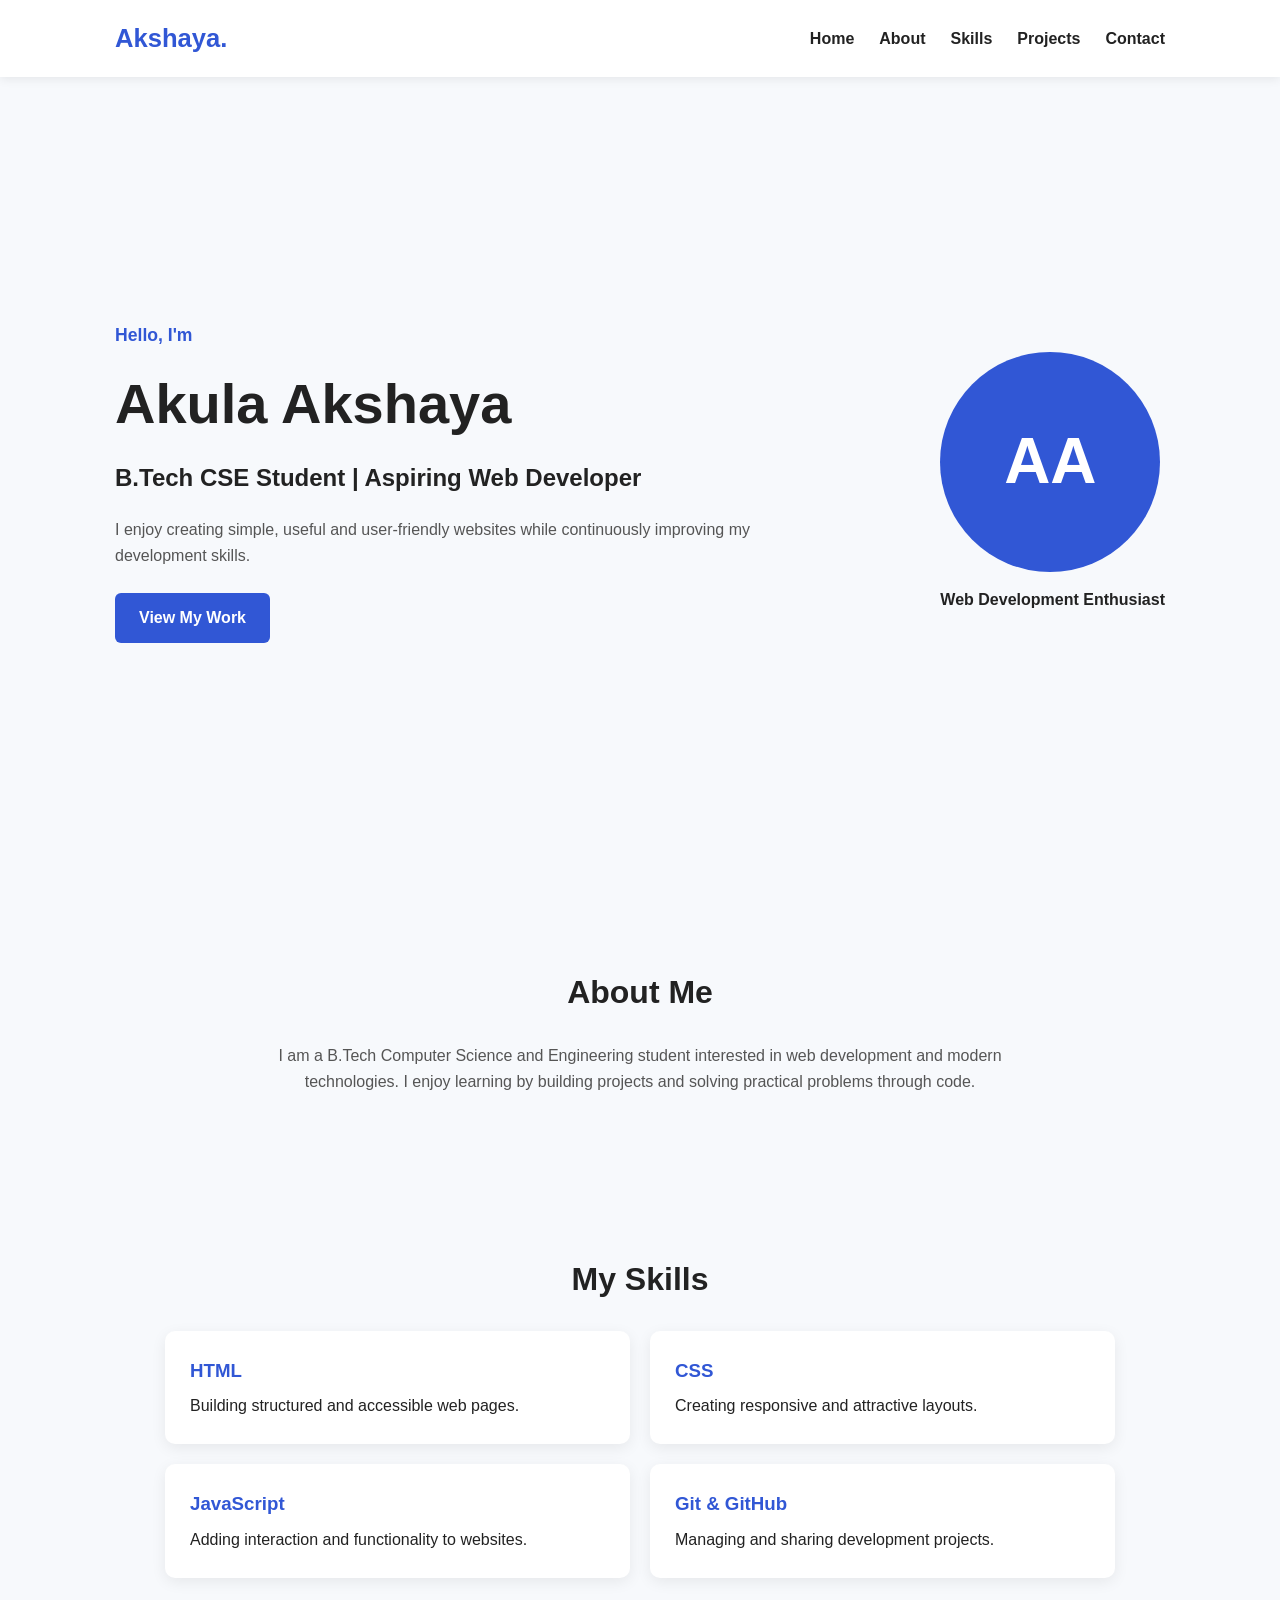
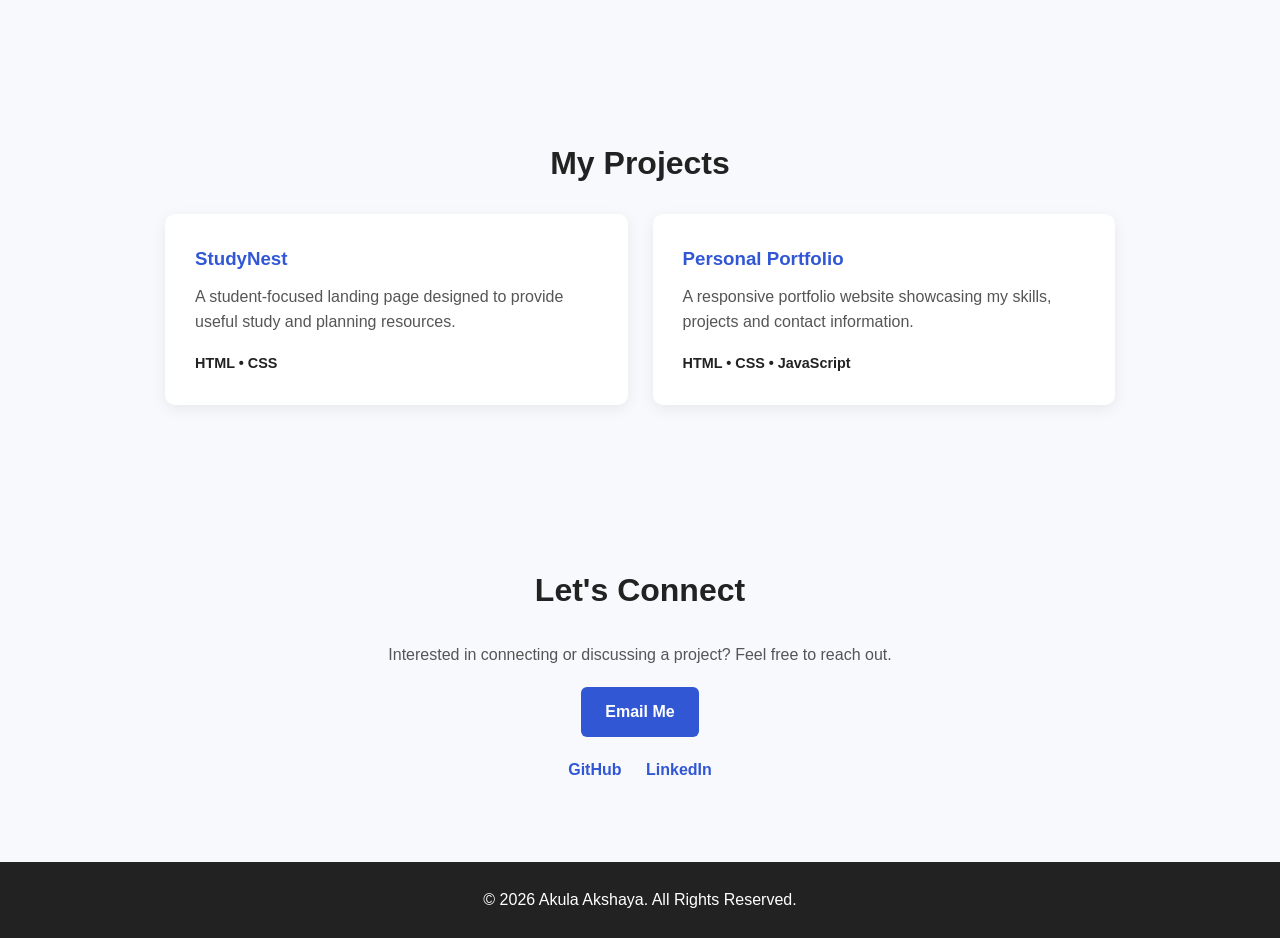
==== OIBSIP/webDev-L1-Portfolio/index.html @ a6a2f8ca "Add files via upload" ====
<!DOCTYPE html>
<html lang="en">
<head>
    <meta charset="UTF-8">
    <meta name="viewport" content="width=device-width, initial-scale=1.0">

    <title>Akula Akshaya | Portfolio</title>

    <link rel="stylesheet" href="style.css">
</head>

<body>

    <!-- Navigation -->
    <header>
        <nav class="navbar">
            <h2 class="logo">Akshaya.</h2>

            <ul class="nav-links">
                <li><a href="#home">Home</a></li>
                <li><a href="#about">About</a></li>
                <li><a href="#skills">Skills</a></li>
                <li><a href="#projects">Projects</a></li>
                <li><a href="#contact">Contact</a></li>
            </ul>
        </nav>
    </header>


    <!-- Hero Section -->
    <section id="home" class="hero">

        <div class="hero-content">
            <p class="intro">Hello, I'm</p>

            <h1>Akula Akshaya</h1>

            <h2>B.Tech CSE Student | Aspiring Web Developer</h2>

            <p>
                I enjoy creating simple, useful and user-friendly websites
                while continuously improving my development skills.
            </p>

            <a href="#projects" class="btn">View My Work</a>
        </div>

        <div class="profile-card">
            <div class="avatar">AA</div>
            <p>Web Development Enthusiast</p>
        </div>

    </section>


    <!-- About Section -->
    <section id="about" class="section">

        <h2>About Me</h2>

        <p>
            I am a B.Tech Computer Science and Engineering student interested
            in web development and modern technologies. I enjoy learning by
            building projects and solving practical problems through code.
        </p>

    </section>


    <!-- Skills Section -->
    <section id="skills" class="section">

        <h2>My Skills</h2>

        <div class="skills-container">

            <div class="skill">
                <h3>HTML</h3>
                <p>Building structured and accessible web pages.</p>
            </div>

            <div class="skill">
                <h3>CSS</h3>
                <p>Creating responsive and attractive layouts.</p>
            </div>

            <div class="skill">
                <h3>JavaScript</h3>
                <p>Adding interaction and functionality to websites.</p>
            </div>

            <div class="skill">
                <h3>Git & GitHub</h3>
                <p>Managing and sharing development projects.</p>
            </div>

        </div>

    </section>


    <!-- Projects Section -->
    <section id="projects" class="section">

        <h2>My Projects</h2>

        <div class="projects-container">

            <div class="project-card">
                <h3>StudyNest</h3>

                <p>
                    A student-focused landing page designed to provide
                    useful study and planning resources.
                </p>

                <span>HTML • CSS</span>
            </div>


            <div class="project-card">
                <h3>Personal Portfolio</h3>

                <p>
                    A responsive portfolio website showcasing my skills,
                    projects and contact information.
                </p>

                <span>HTML • CSS • JavaScript</span>
            </div>

        </div>

    </section>


    <!-- Contact Section -->
    <section id="contact" class="section contact">

        <h2>Let's Connect</h2>

        <p>
            Interested in connecting or discussing a project?
            Feel free to reach out.
        </p>

        <a href="mailto:your-email@example.com" class="btn">
            Email Me
        </a>

        <div class="social-links">
            <a href="#">GitHub</a>
            <a href="#">LinkedIn</a>
        </div>

    </section>


    <!-- Footer -->
    <footer>
        <p>© 2026 Akula Akshaya. All Rights Reserved.</p>
    </footer>


    <script src="script.js"></script>

</body>
</html>
---- OIBSIP/webDev-L1-Portfolio/style.css ----
/* General */
* {
    margin: 0;
    padding: 0;
    box-sizing: border-box;
    scroll-behavior: smooth;
}

body {
    font-family: Arial, sans-serif;
    line-height: 1.6;
    background: #f7f9fc;
    color: #222;
}


/* Navigation */
header {
    background: #ffffff;
    position: sticky;
    top: 0;
    z-index: 1000;
    box-shadow: 0 2px 10px rgba(0, 0, 0, 0.08);
}

.navbar {
    max-width: 1100px;
    margin: auto;
    padding: 18px 25px;

    display: flex;
    justify-content: space-between;
    align-items: center;
}

.logo {
    color: #3157d5;
    font-size: 1.6rem;
}

.nav-links {
    display: flex;
    list-style: none;
    gap: 25px;
}

.nav-links a {
    text-decoration: none;
    color: #222;
    font-weight: 600;
}

.nav-links a:hover {
    color: #3157d5;
}


/* Hero */
.hero {
    max-width: 1100px;
    min-height: 90vh;
    margin: auto;
    padding: 70px 25px;

    display: flex;
    justify-content: space-between;
    align-items: center;
    gap: 50px;
}

.hero-content {
    max-width: 650px;
}

.intro {
    color: #3157d5;
    font-weight: bold;
    font-size: 1.1rem;
}

.hero h1 {
    font-size: 3.5rem;
    margin: 10px 0;
}

.hero h2 {
    font-size: 1.5rem;
    margin-bottom: 20px;
}

.hero-content > p:not(.intro) {
    color: #555;
    margin-bottom: 25px;
}


/* Avatar */
.profile-card {
    text-align: center;
}

.avatar {
    width: 220px;
    height: 220px;
    border-radius: 50%;

    display: flex;
    justify-content: center;
    align-items: center;

    background: #3157d5;
    color: white;

    font-size: 4rem;
    font-weight: bold;

    margin-bottom: 15px;
}

.profile-card p {
    font-weight: 600;
}


/* Button */
.btn {
    display: inline-block;
    padding: 12px 24px;

    background: #3157d5;
    color: white;

    text-decoration: none;
    border-radius: 6px;

    font-weight: bold;
}

.btn:hover {
    background: #2444ad;
}


/* Sections */
.section {
    max-width: 1000px;
    margin: auto;
    padding: 80px 25px;
}

.section h2 {
    text-align: center;
    font-size: 2rem;
    margin-bottom: 25px;
}

.section > p {
    max-width: 750px;
    margin: auto;
    text-align: center;
    color: #555;
}


/* Skills */
.skills-container {
    display: grid;
    grid-template-columns: repeat(2, 1fr);
    gap: 20px;
}

.skill {
    background: white;
    padding: 25px;
    border-radius: 10px;
    box-shadow: 0 4px 15px rgba(0, 0, 0, 0.07);
}

.skill h3 {
    color: #3157d5;
    margin-bottom: 8px;
}


/* Projects */
.projects-container {
    display: grid;
    grid-template-columns: repeat(2, 1fr);
    gap: 25px;
}

.project-card {
    background: white;
    padding: 30px;
    border-radius: 10px;
    box-shadow: 0 4px 15px rgba(0, 0, 0, 0.07);
}

.project-card h3 {
    color: #3157d5;
    margin-bottom: 10px;
}

.project-card p {
    color: #555;
    margin-bottom: 15px;
}

.project-card span {
    font-size: 0.9rem;
    font-weight: bold;
}


/* Contact */
.contact {
    text-align: center;
}

.contact .btn {
    margin-top: 20px;
}

.social-links {
    margin-top: 20px;
}

.social-links a {
    margin: 0 10px;
    color: #3157d5;
    text-decoration: none;
    font-weight: bold;
}


/* Footer */
footer {
    text-align: center;
    padding: 25px;
    background: #222;
    color: white;
}


/* Mobile Responsive */
@media (max-width: 700px) {

    .navbar {
        flex-direction: column;
        gap: 15px;
    }

    .nav-links {
        gap: 12px;
        flex-wrap: wrap;
        justify-content: center;
    }

    .hero {
        flex-direction: column;
        text-align: center;
        padding-top: 50px;
    }

    .hero h1 {
        font-size: 2.5rem;
    }

    .hero h2 {
        font-size: 1.2rem;
    }

    .skills-container,
    .projects-container {
        grid-template-columns: 1fr;
    }

    .avatar {
        width: 170px;
        height: 170px;
        font-size: 3rem;
    }
}
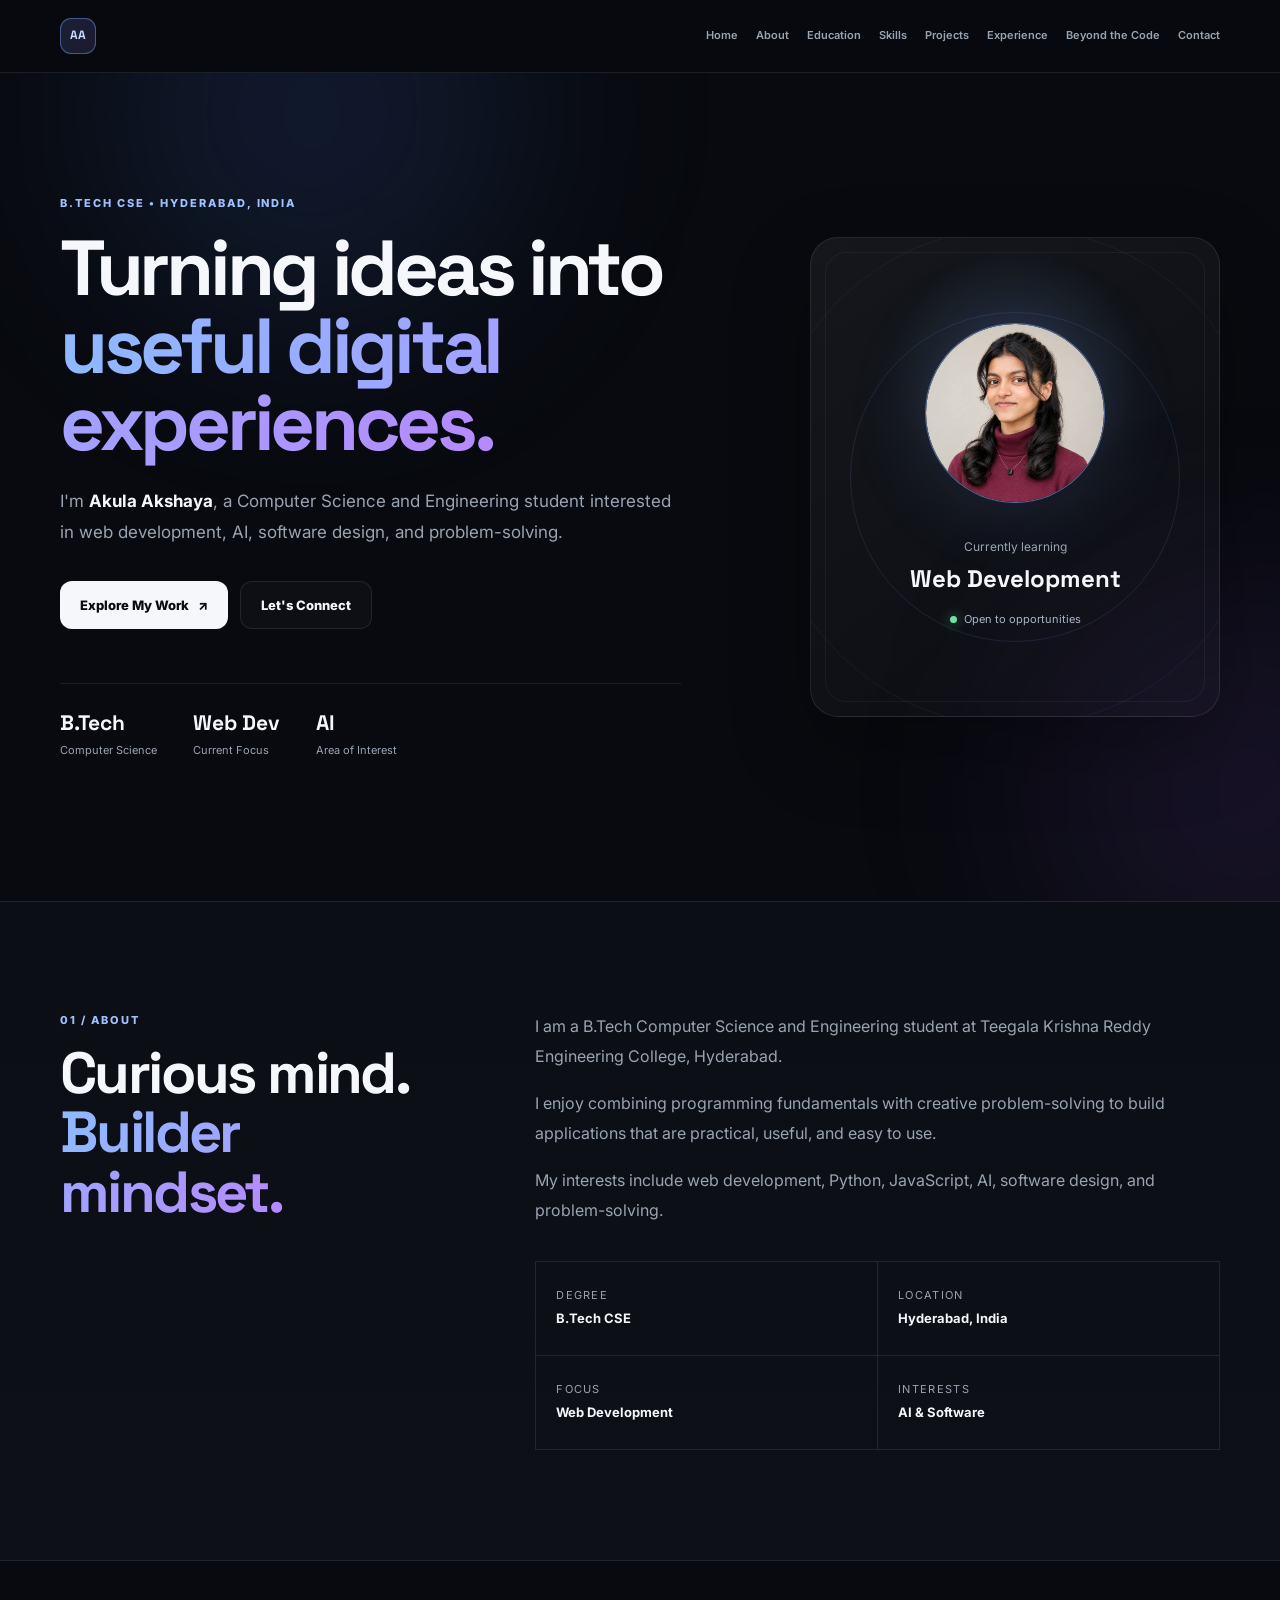
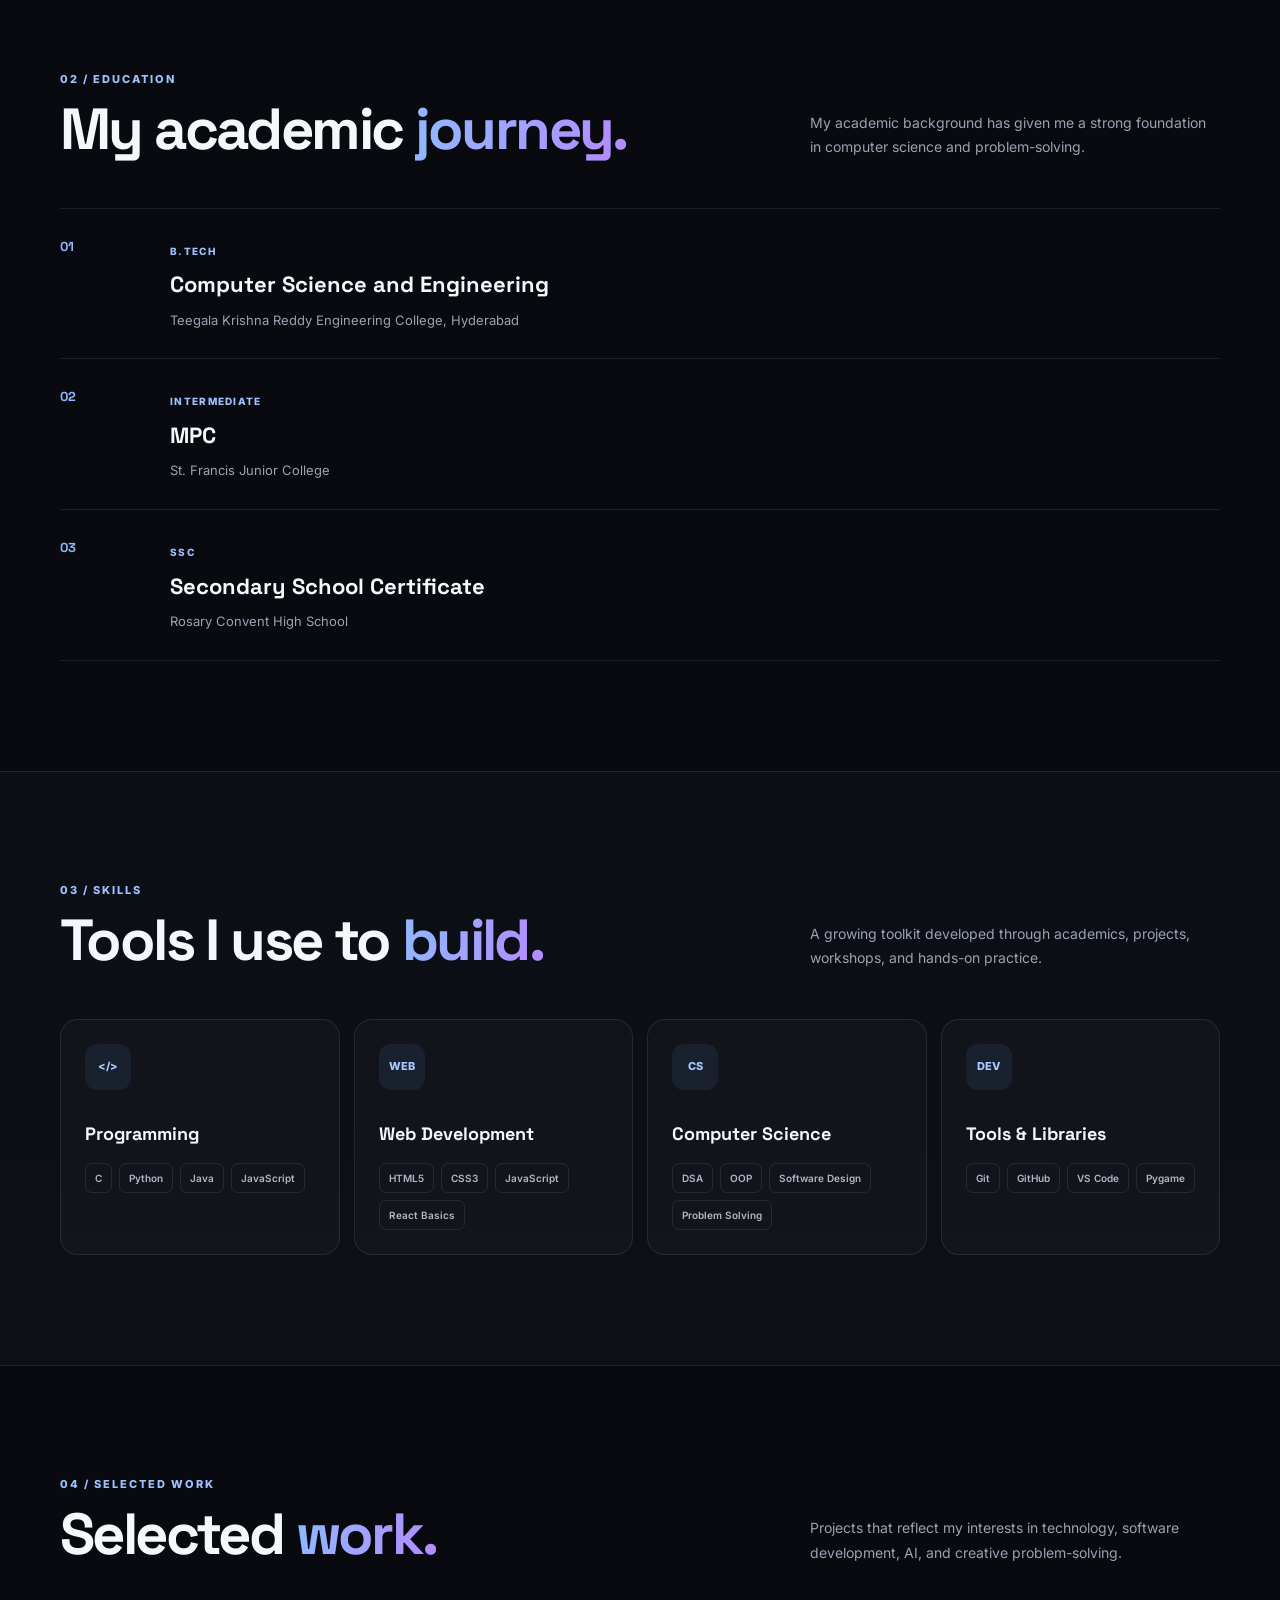
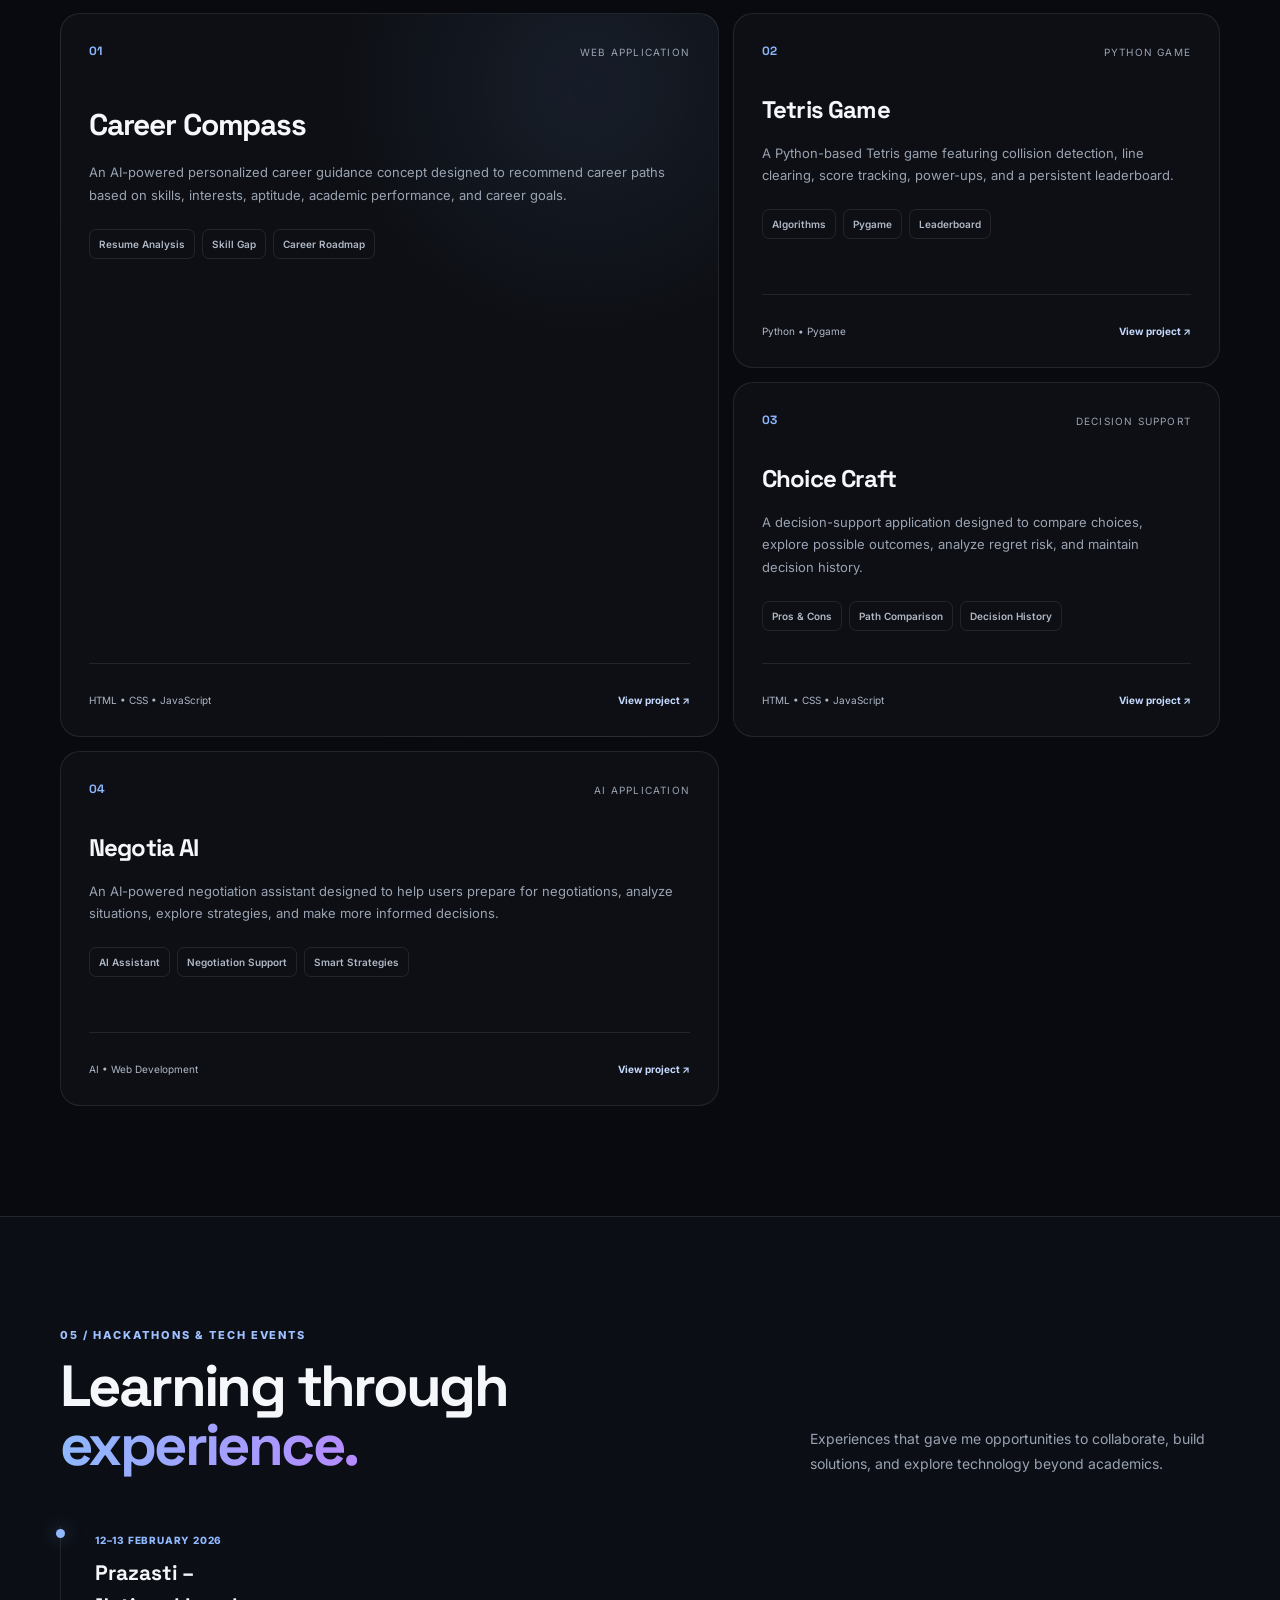
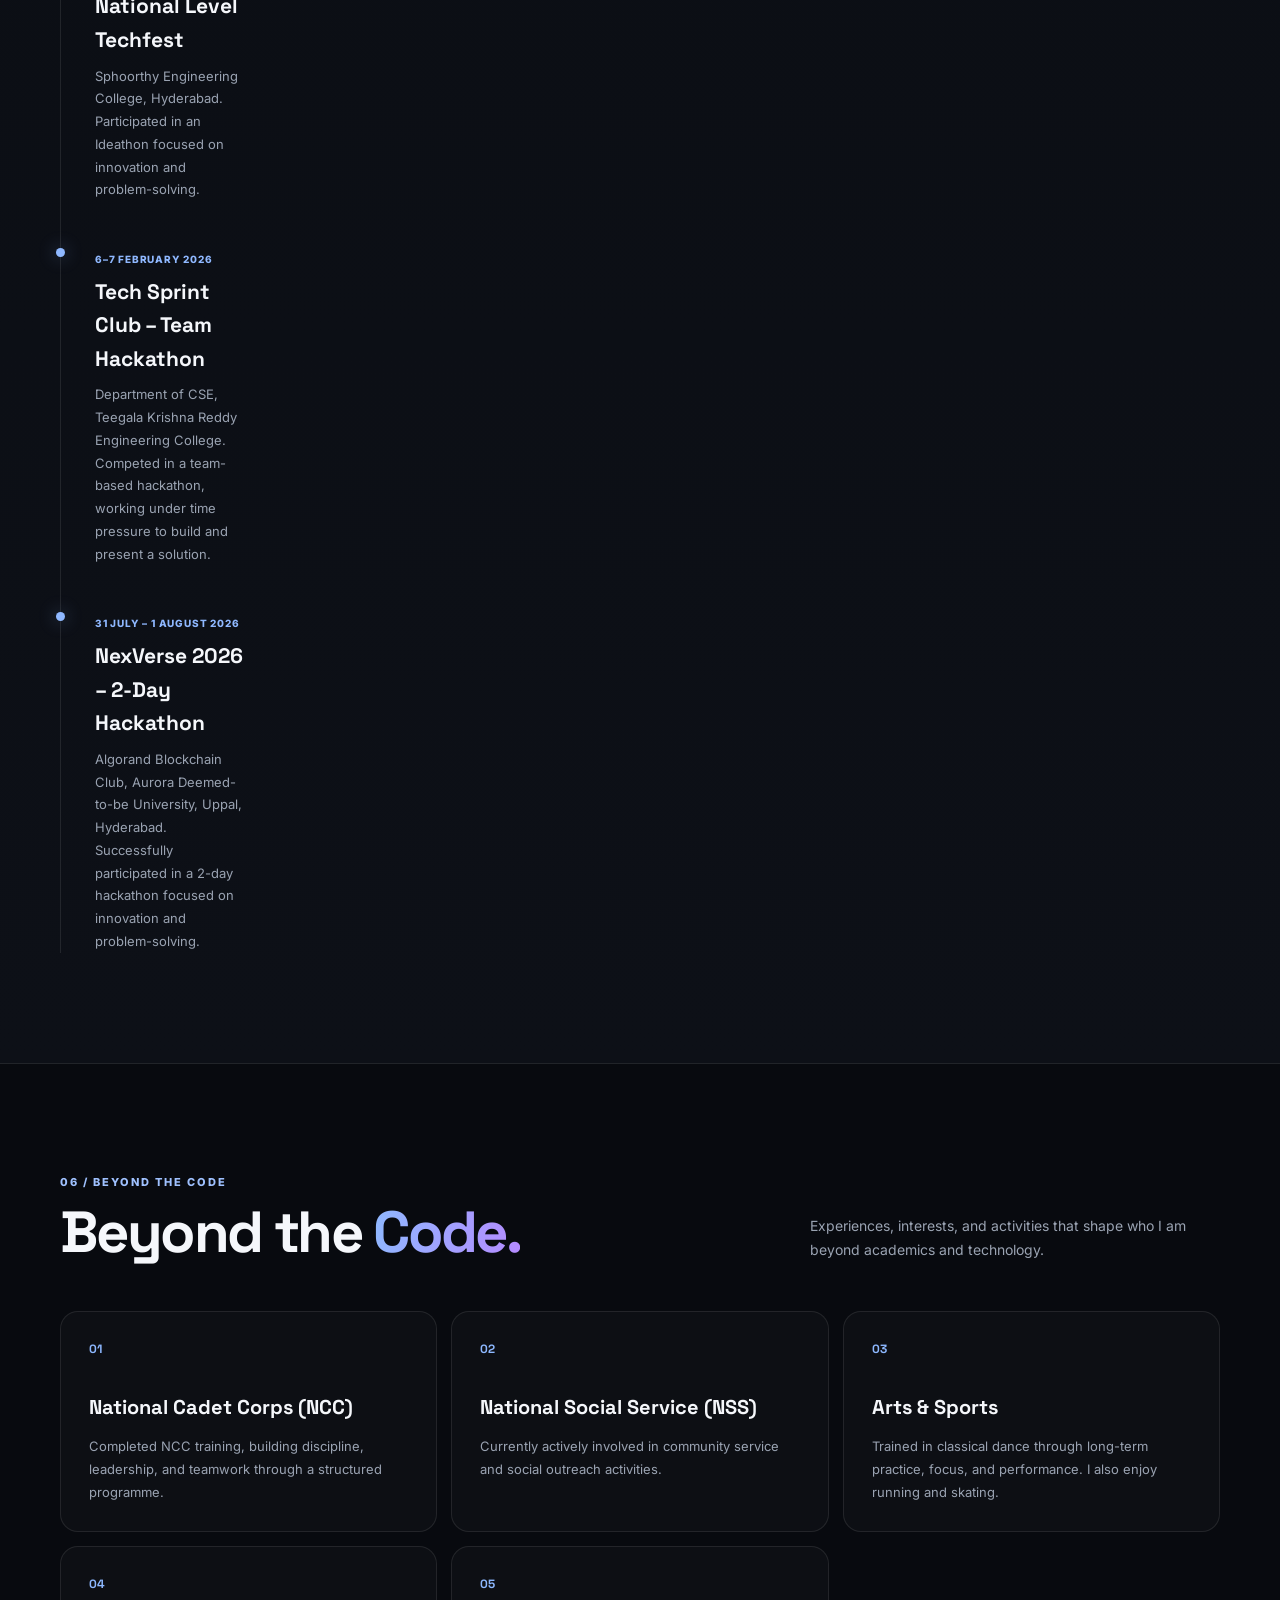
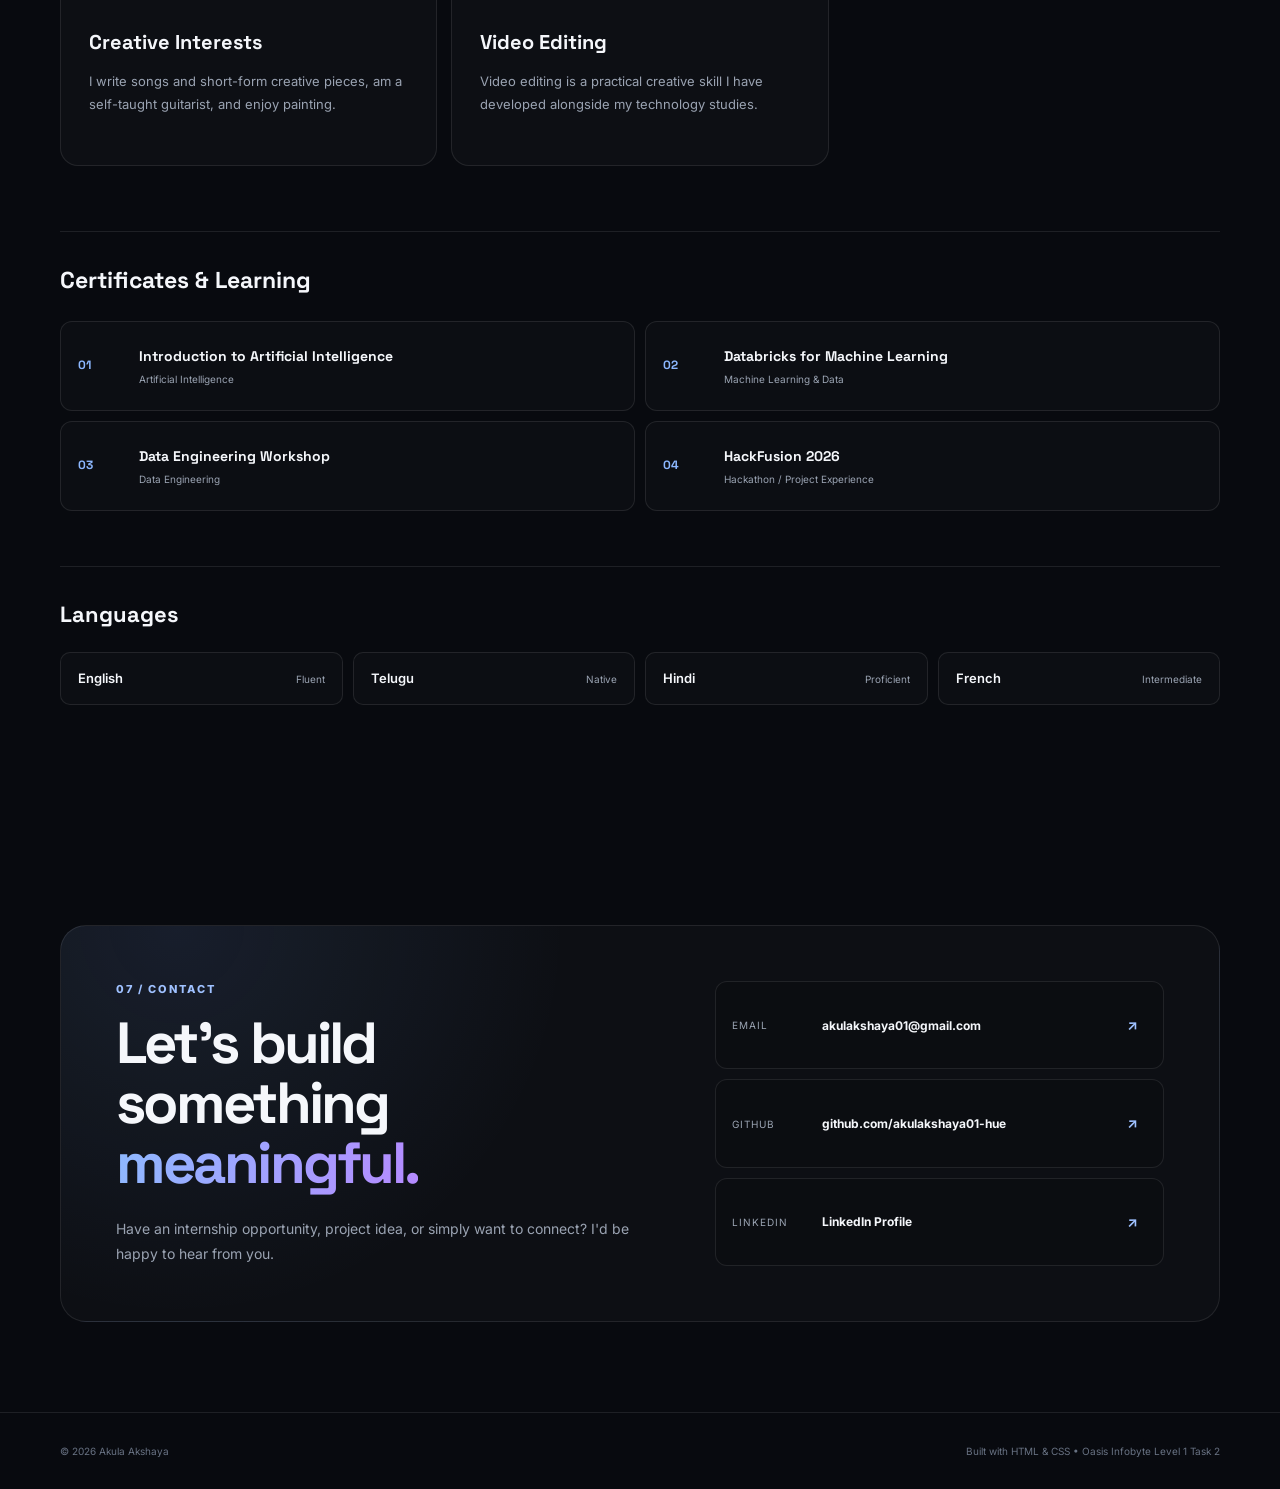
==== commit 72157160: "update portfolio" ====
--- a/OIBSIP/webDev-L1-Portfolio/index.html
+++ b/OIBSIP/webDev-L1-Portfolio/index.html
@@ -1,168 +1,1549 @@
-<!DOCTYPE html>
-<html lang="en">
-<head>
-    <meta charset="UTF-8">
-    <meta name="viewport" content="width=device-width, initial-scale=1.0">
-
-    <title>Akula Akshaya | Portfolio</title>
-
-    <link rel="stylesheet" href="style.css">
-</head>
-
-<body>
-
-    <!-- Navigation -->
-    <header>
-        <nav class="navbar">
-            <h2 class="logo">Akshaya.</h2>
-
-            <ul class="nav-links">
-                <li><a href="#home">Home</a></li>
-                <li><a href="#about">About</a></li>
-                <li><a href="#skills">Skills</a></li>
-                <li><a href="#projects">Projects</a></li>
-                <li><a href="#contact">Contact</a></li>
-            </ul>
-        </nav>
-    </header>
-
-
-    <!-- Hero Section -->
-    <section id="home" class="hero">
-
-        <div class="hero-content">
-            <p class="intro">Hello, I'm</p>
-
-            <h1>Akula Akshaya</h1>
-
-            <h2>B.Tech CSE Student | Aspiring Web Developer</h2>
-
-            <p>
-                I enjoy creating simple, useful and user-friendly websites
-                while continuously improving my development skills.
-            </p>
-
-            <a href="#projects" class="btn">View My Work</a>
-        </div>
-
-        <div class="profile-card">
-            <div class="avatar">AA</div>
-            <p>Web Development Enthusiast</p>
-        </div>
-
-    </section>
-
-
-    <!-- About Section -->
-    <section id="about" class="section">
-
-        <h2>About Me</h2>
-
-        <p>
-            I am a B.Tech Computer Science and Engineering student interested
-            in web development and modern technologies. I enjoy learning by
-            building projects and solving practical problems through code.
-        </p>
-
-    </section>
-
-
-    <!-- Skills Section -->
-    <section id="skills" class="section">
-
-        <h2>My Skills</h2>
-
-        <div class="skills-container">
-
-            <div class="skill">
-                <h3>HTML</h3>
-                <p>Building structured and accessible web pages.</p>
-            </div>
-
-            <div class="skill">
-                <h3>CSS</h3>
-                <p>Creating responsive and attractive layouts.</p>
-            </div>
-
-            <div class="skill">
-                <h3>JavaScript</h3>
-                <p>Adding interaction and functionality to websites.</p>
-            </div>
-
-            <div class="skill">
-                <h3>Git & GitHub</h3>
-                <p>Managing and sharing development projects.</p>
-            </div>
-
-        </div>
-
-    </section>
-
-
-    <!-- Projects Section -->
-    <section id="projects" class="section">
-
-        <h2>My Projects</h2>
-
-        <div class="projects-container">
-
-            <div class="project-card">
-                <h3>StudyNest</h3>
-
-                <p>
-                    A student-focused landing page designed to provide
-                    useful study and planning resources.
-                </p>
-
-                <span>HTML • CSS</span>
-            </div>
-
-
-            <div class="project-card">
-                <h3>Personal Portfolio</h3>
-
-                <p>
-                    A responsive portfolio website showcasing my skills,
-                    projects and contact information.
-                </p>
-
-                <span>HTML • CSS • JavaScript</span>
-            </div>
-
-        </div>
-
-    </section>
-
-
-    <!-- Contact Section -->
-    <section id="contact" class="section contact">
-
-        <h2>Let's Connect</h2>
-
-        <p>
-            Interested in connecting or discussing a project?
-            Feel free to reach out.
-        </p>
-
-        <a href="mailto:your-email@example.com" class="btn">
-            Email Me
-        </a>
-
-        <div class="social-links">
-            <a href="#">GitHub</a>
-            <a href="#">LinkedIn</a>
-        </div>
-
-    </section>
-
-
-    <!-- Footer -->
-    <footer>
-        <p>© 2026 Akula Akshaya. All Rights Reserved.</p>
-    </footer>
-
-
-    <script src="script.js"></script>
-
-</body>
+<!DOCTYPE html>
+<html lang="en">
+
+<head>
+  <meta charset="UTF-8">
+  <meta name="viewport" content="width=device-width, initial-scale=1.0">
+
+  <meta
+    name="description"
+    content="Portfolio of Akula Akshaya - B.Tech Computer Science student and aspiring web developer."
+  >
+
+  <title>Akula Akshaya | Portfolio</title>
+
+  <!-- Google Fonts -->
+  <link rel="preconnect" href="https://fonts.googleapis.com">
+  <link rel="preconnect" href="https://fonts.gstatic.com" crossorigin>
+
+  <link
+    href="https://fonts.googleapis.com/css2?family=Inter:wght@400;500;600;700;800&family=Space+Grotesk:wght@500;600;700&display=swap"
+    rel="stylesheet"
+  >
+
+  <link rel="stylesheet" href="style.css">
+</head>
+
+<body>
+
+  <!-- ================= NAVBAR ================= -->
+
+  <header class="site-header">
+
+    <nav class="navbar container">
+
+      <a href="#home" class="brand">
+
+        <span class="brand-mark">AA</span>
+
+      </a>
+
+
+      <div class="nav-links">
+
+        <a href="#home">Home</a>
+
+        <a href="#about">About</a>
+
+        <a href="#education">Education</a>
+
+        <a href="#skills">Skills</a>
+
+        <a href="#projects">Projects</a>
+
+        <a href="#experience">Experience</a>
+
+        <a href="#highlights">Beyond the Code</a>
+
+        <a href="#contact">Contact</a>
+
+      </div>
+
+    </nav>
+
+  </header>
+
+
+  <main>
+
+    <!-- ================= HERO ================= -->
+
+    <section id="home" class="hero section">
+
+      <div class="hero-glow glow-one"></div>
+      <div class="hero-glow glow-two"></div>
+
+
+      <div class="container hero-grid">
+
+
+        <div class="hero-copy">
+
+          <p class="eyebrow">
+            B.Tech CSE • Hyderabad, India
+          </p>
+
+
+          <h1>
+
+            Turning ideas into
+
+            <span>
+              useful digital experiences.
+            </span>
+
+          </h1>
+
+
+          <p class="hero-text">
+
+            I'm <strong>Akula Akshaya</strong>, a Computer Science
+            and Engineering student interested in web development,
+            AI, software design, and problem-solving.
+
+          </p>
+
+
+          <div class="hero-actions">
+
+            <a href="#projects" class="btn btn-primary">
+
+              Explore My Work
+
+              <span>↗</span>
+
+            </a>
+
+
+            <a href="#contact" class="btn btn-secondary">
+
+              Let's Connect
+
+            </a>
+
+          </div>
+
+
+          <div class="quick-stats">
+
+
+            <div>
+
+              <strong>B.Tech</strong>
+
+              <span>
+                Computer Science
+              </span>
+
+            </div>
+
+
+            <div>
+
+              <strong>Web Dev</strong>
+
+              <span>
+                Current Focus
+              </span>
+
+            </div>
+
+
+            <div>
+
+              <strong>AI</strong>
+
+              <span>
+                Area of Interest
+              </span>
+
+            </div>
+
+
+          </div>
+
+        </div>
+
+
+        <!-- PROFILE -->
+
+        <div class="profile-card">
+
+          <div class="profile-orbit orbit-one"></div>
+
+          <div class="profile-orbit orbit-two"></div>
+
+
+          <div class="profile-avatar">
+
+            <!-- Put your photo in this folder as profile.jpg -->
+
+            <img
+              src="profile.png"
+              alt="Akula Akshaya"
+            >
+
+          </div>
+
+
+          <div class="profile-card-content">
+
+            <p>
+              Currently learning
+            </p>
+
+            <h2>
+              Web Development
+            </h2>
+
+            <span class="status">
+
+              <i></i>
+
+              Open to opportunities
+
+            </span>
+
+          </div>
+
+        </div>
+
+      </div>
+
+    </section>
+
+
+    <!-- ================= ABOUT ================= -->
+
+    <section id="about" class="section section-alt">
+
+      <div class="container section-grid">
+
+
+        <div>
+
+          <p class="section-label">
+            01 / About
+          </p>
+
+
+          <h2 class="section-title">
+
+            Curious mind.
+
+            <br>
+
+            <span>
+              Builder mindset.
+            </span>
+
+          </h2>
+
+        </div>
+
+
+        <div class="about-copy">
+
+          <p>
+
+            I am a B.Tech Computer Science and Engineering
+            student at Teegala Krishna Reddy Engineering College,
+            Hyderabad.
+
+          </p>
+
+
+          <p>
+
+            I enjoy combining programming fundamentals with
+            creative problem-solving to build applications that
+            are practical, useful, and easy to use.
+
+          </p>
+
+
+          <p>
+
+            My interests include web development, Python,
+            JavaScript, AI, software design, and problem-solving.
+
+          </p>
+
+
+          <div class="about-facts">
+
+
+            <div class="fact">
+
+              <span>
+                Degree
+              </span>
+
+              <strong>
+                B.Tech CSE
+              </strong>
+
+            </div>
+
+
+            <div class="fact">
+
+              <span>
+                Location
+              </span>
+
+              <strong>
+                Hyderabad, India
+              </strong>
+
+            </div>
+
+
+            <div class="fact">
+
+              <span>
+                Focus
+              </span>
+
+              <strong>
+                Web Development
+              </strong>
+
+            </div>
+
+
+            <div class="fact">
+
+              <span>
+                Interests
+              </span>
+
+              <strong>
+                AI & Software
+              </strong>
+
+            </div>
+
+          </div>
+
+        </div>
+
+      </div>
+
+    </section>
+
+
+    <!-- ================= EDUCATION ================= -->
+
+    <section id="education" class="section">
+
+      <div class="container">
+
+        <p class="section-label">
+          02 / Education
+        </p>
+
+
+        <div class="section-heading-row">
+
+          <h2 class="section-title">
+
+            My academic
+
+            <span>
+              journey.
+            </span>
+
+          </h2>
+
+
+          <p class="section-intro">
+
+            My academic background has given me a strong
+            foundation in computer science and problem-solving.
+
+          </p>
+
+        </div>
+
+
+        <div class="education-list">
+
+
+          <article class="education-item">
+
+            <div class="education-number">
+              01
+            </div>
+
+
+            <div class="education-content">
+
+              <span class="education-level">
+                B.Tech
+              </span>
+
+
+              <h3>
+                Computer Science and Engineering
+              </h3>
+
+
+              <p>
+                Teegala Krishna Reddy Engineering College,
+                Hyderabad
+              </p>
+
+            </div>
+
+          </article>
+
+
+          <article class="education-item">
+
+            <div class="education-number">
+              02
+            </div>
+
+
+            <div class="education-content">
+
+              <span class="education-level">
+                Intermediate
+              </span>
+
+
+              <h3>
+                MPC
+              </h3>
+
+
+              <p>
+                St. Francis Junior College
+              </p>
+
+            </div>
+
+          </article>
+
+
+          <article class="education-item">
+
+            <div class="education-number">
+              03
+            </div>
+
+
+            <div class="education-content">
+
+              <span class="education-level">
+                SSC
+              </span>
+
+
+              <h3>
+                Secondary School Certificate
+              </h3>
+
+
+              <p>
+                Rosary Convent High School
+              </p>
+
+            </div>
+
+          </article>
+
+
+        </div>
+
+      </div>
+
+    </section>
+
+
+    <!-- ================= SKILLS ================= -->
+
+    <section id="skills" class="section section-alt">
+
+      <div class="container">
+
+
+        <p class="section-label">
+          03 / Skills
+        </p>
+
+
+        <div class="section-heading-row">
+
+          <h2 class="section-title">
+
+            Tools I use to
+
+            <span>
+              build.
+            </span>
+
+          </h2>
+
+
+          <p class="section-intro">
+
+            A growing toolkit developed through academics,
+            projects, workshops, and hands-on practice.
+
+          </p>
+
+        </div>
+
+
+        <div class="skills-grid">
+
+
+          <article class="skill-card">
+
+            <div class="skill-icon">
+              &lt;/&gt;
+            </div>
+
+
+            <h3>
+              Programming
+            </h3>
+
+
+            <div class="tags">
+
+              <span>C</span>
+
+              <span>Python</span>
+
+              <span>Java</span>
+
+              <span>JavaScript</span>
+
+            </div>
+
+          </article>
+
+
+          <article class="skill-card">
+
+            <div class="skill-icon">
+              WEB
+            </div>
+
+
+            <h3>
+              Web Development
+            </h3>
+
+
+            <div class="tags">
+
+              <span>HTML5</span>
+
+              <span>CSS3</span>
+
+              <span>JavaScript</span>
+
+              <span>React Basics</span>
+
+            </div>
+
+          </article>
+
+
+          <article class="skill-card">
+
+            <div class="skill-icon">
+              CS
+            </div>
+
+
+            <h3>
+              Computer Science
+            </h3>
+
+
+            <div class="tags">
+
+              <span>DSA</span>
+
+              <span>OOP</span>
+
+              <span>Software Design</span>
+
+              <span>Problem Solving</span>
+
+            </div>
+
+          </article>
+
+
+          <article class="skill-card">
+
+            <div class="skill-icon">
+              DEV
+            </div>
+
+
+            <h3>
+              Tools & Libraries
+            </h3>
+
+
+            <div class="tags">
+
+              <span>Git</span>
+
+              <span>GitHub</span>
+
+              <span>VS Code</span>
+
+              <span>Pygame</span>
+
+            </div>
+
+          </article>
+
+
+        </div>
+
+      </div>
+
+    </section>
+
+
+    <!-- ================= PROJECTS ================= -->
+
+    <section id="projects" class="section">
+
+      <div class="container">
+
+
+        <p class="section-label">
+          04 / Selected Work
+        </p>
+
+
+        <div class="section-heading-row">
+
+          <h2 class="section-title">
+
+            Selected
+
+            <span>
+              work.
+            </span>
+
+          </h2>
+
+
+          <p class="section-intro">
+
+            Projects that reflect my interests in technology,
+            software development, AI, and creative problem-solving.
+
+          </p>
+
+        </div>
+
+
+        <div class="projects-grid">
+
+
+          <!-- CAREER COMPASS -->
+
+          <article class="project-card featured">
+
+            <div class="project-top">
+
+              <span class="project-number">
+                01
+              </span>
+
+
+              <span class="project-type">
+                Web Application
+              </span>
+
+            </div>
+
+
+            <h3>
+              Career Compass
+            </h3>
+
+
+            <p>
+
+              An AI-powered personalized career guidance concept
+              designed to recommend career paths based on skills,
+              interests, aptitude, academic performance, and
+              career goals.
+
+            </p>
+
+
+            <div class="project-features">
+
+              <span>
+                Resume Analysis
+              </span>
+
+              <span>
+                Skill Gap
+              </span>
+
+              <span>
+                Career Roadmap
+              </span>
+
+            </div>
+
+
+            <div class="project-footer">
+
+              <span>
+                HTML • CSS • JavaScript
+              </span>
+
+              <a href="#contact">
+                View project ↗
+              </a>
+
+            </div>
+
+          </article>
+
+
+          <!-- TETRIS -->
+
+          <article class="project-card">
+
+            <div class="project-top">
+
+              <span class="project-number">
+                02
+              </span>
+
+
+              <span class="project-type">
+                Python Game
+              </span>
+
+            </div>
+
+
+            <h3>
+              Tetris Game
+            </h3>
+
+
+            <p>
+
+              A Python-based Tetris game featuring collision
+              detection, line clearing, score tracking,
+              power-ups, and a persistent leaderboard.
+
+            </p>
+
+
+            <div class="project-features">
+
+              <span>
+                Algorithms
+              </span>
+
+              <span>
+                Pygame
+              </span>
+
+              <span>
+                Leaderboard
+              </span>
+
+            </div>
+
+
+            <div class="project-footer">
+
+              <span>
+                Python • Pygame
+              </span>
+
+              <a href="#contact">
+                View project ↗
+              </a>
+
+            </div>
+
+          </article>
+
+
+          <!-- CHOICE CRAFT -->
+
+          <article class="project-card">
+
+            <div class="project-top">
+
+              <span class="project-number">
+                03
+              </span>
+
+
+              <span class="project-type">
+                Decision Support
+              </span>
+
+            </div>
+
+
+            <h3>
+              Choice Craft
+            </h3>
+
+
+            <p>
+
+              A decision-support application designed to compare
+              choices, explore possible outcomes, analyze regret
+              risk, and maintain decision history.
+
+            </p>
+
+
+            <div class="project-features">
+
+              <span>
+                Pros & Cons
+              </span>
+
+              <span>
+                Path Comparison
+              </span>
+
+              <span>
+                Decision History
+              </span>
+
+            </div>
+
+
+            <div class="project-footer">
+
+              <span>
+                HTML • CSS • JavaScript
+              </span>
+
+              <a href="#contact">
+                View project ↗
+              </a>
+
+            </div>
+
+          </article>
+
+
+          <!-- NEGOTIA AI -->
+
+          <article class="project-card">
+
+            <div class="project-top">
+
+              <span class="project-number">
+                04
+              </span>
+
+
+              <span class="project-type">
+                AI Application
+              </span>
+
+            </div>
+
+
+            <h3>
+              Negotia AI
+            </h3>
+
+
+            <p>
+
+              An AI-powered negotiation assistant designed to help
+              users prepare for negotiations, analyze situations,
+              explore strategies, and make more informed decisions.
+
+            </p>
+
+
+            <div class="project-features">
+
+              <span>
+                AI Assistant
+              </span>
+
+              <span>
+                Negotiation Support
+              </span>
+
+              <span>
+                Smart Strategies
+              </span>
+
+            </div>
+
+
+            <div class="project-footer">
+
+              <span>
+                AI • Web Development
+              </span>
+
+              <a href="#contact">
+                View project ↗
+              </a>
+
+            </div>
+
+          </article>
+
+
+        </div>
+
+      </div>
+
+    </section>
+
+
+    <!-- ================= HACKATHONS ================= -->
+
+    <section id="experience" class="section section-alt">
+
+      <div class="container">
+
+
+        <p class="section-label">
+          05 / Hackathons & Tech Events
+        </p>
+
+
+        <div class="section-heading-row">
+
+          <h2 class="section-title">
+
+            Learning through
+
+            <span>
+              experience.
+            </span>
+
+          </h2>
+
+
+          <p class="section-intro">
+
+            Experiences that gave me opportunities to collaborate,
+            build solutions, and explore technology beyond academics.
+
+          </p>
+
+        </div>
+
+
+        <div class="timeline">
+
+
+          <!-- PRAZASTI -->
+
+          <article class="timeline-item">
+
+            <div class="timeline-dot"></div>
+
+
+            <div>
+
+              <span class="timeline-date">
+                12–13 February 2026
+              </span>
+
+
+              <h3>
+                Prazasti – National Level Techfest
+              </h3>
+
+
+              <p>
+
+                Sphoorthy Engineering College, Hyderabad.
+                Participated in an Ideathon focused on innovation
+                and problem-solving.
+
+              </p>
+
+            </div>
+
+          </article>
+
+
+          <!-- TECH SPRINT -->
+
+          <article class="timeline-item">
+
+            <div class="timeline-dot"></div>
+
+
+            <div>
+
+              <span class="timeline-date">
+                6–7 February 2026
+              </span>
+
+
+              <h3>
+                Tech Sprint Club – Team Hackathon
+              </h3>
+
+
+              <p>
+
+                Department of CSE, Teegala Krishna Reddy
+                Engineering College. Competed in a team-based
+                hackathon, working under time pressure to build
+                and present a solution.
+
+              </p>
+
+            </div>
+
+          </article>
+
+
+          <!-- NEXVERSE -->
+
+          <article class="timeline-item">
+
+            <div class="timeline-dot"></div>
+
+
+            <div>
+
+              <span class="timeline-date">
+                31 July – 1 August 2026
+              </span>
+
+
+              <h3>
+                NexVerse 2026 – 2-Day Hackathon
+              </h3>
+
+
+              <p>
+
+                Algorand Blockchain Club, Aurora Deemed-to-be
+                University, Uppal, Hyderabad. Successfully
+                participated in a 2-day hackathon focused on
+                innovation and problem-solving.
+
+              </p>
+
+            </div>
+
+          </article>
+
+
+        </div>
+
+      </div>
+
+    </section>
+
+
+    <!-- ================= BEYOND THE CODE ================= -->
+
+    <section id="highlights" class="section">
+
+      <div class="container">
+
+
+        <p class="section-label">
+          06 / Beyond the Code
+        </p>
+
+
+        <div class="section-heading-row">
+
+          <h2 class="section-title">
+
+            Beyond the
+
+            <span>
+              Code.
+            </span>
+
+          </h2>
+
+
+          <p class="section-intro">
+
+            Experiences, interests, and activities that shape
+            who I am beyond academics and technology.
+
+          </p>
+
+        </div>
+
+
+        <!-- EXTRACURRICULAR -->
+
+        <div class="beyond-grid">
+
+
+          <!-- NCC -->
+
+          <article class="beyond-card">
+
+            <span class="beyond-number">
+              01
+            </span>
+
+
+            <h3>
+              National Cadet Corps (NCC)
+            </h3>
+
+
+            <p>
+
+              Completed NCC training, building discipline,
+              leadership, and teamwork through a structured
+              programme.
+
+            </p>
+
+          </article>
+
+
+          <!-- NSS -->
+
+          <article class="beyond-card">
+
+            <span class="beyond-number">
+              02
+            </span>
+
+
+            <h3>
+              National Social Service (NSS)
+            </h3>
+
+
+            <p>
+
+              Currently actively involved in community service
+              and social outreach activities.
+
+            </p>
+
+          </article>
+
+
+          <!-- ARTS SPORTS -->
+
+          <article class="beyond-card">
+
+            <span class="beyond-number">
+              03
+            </span>
+
+
+            <h3>
+              Arts & Sports
+            </h3>
+
+
+            <p>
+
+              Trained in classical dance through long-term
+              practice, focus, and performance. I also enjoy
+              running and skating.
+
+            </p>
+
+          </article>
+
+
+          <!-- CREATIVE -->
+
+          <article class="beyond-card">
+
+            <span class="beyond-number">
+              04
+            </span>
+
+
+            <h3>
+              Creative Interests
+            </h3>
+
+
+            <p>
+
+              I write songs and short-form creative pieces,
+              am a self-taught guitarist, and enjoy painting.
+
+            </p>
+
+          </article>
+
+
+          <!-- VIDEO -->
+
+          <article class="beyond-card">
+
+            <span class="beyond-number">
+              05
+            </span>
+
+
+            <h3>
+              Video Editing
+            </h3>
+
+
+            <p>
+
+              Video editing is a practical creative skill
+              I have developed alongside my technology studies.
+
+            </p>
+
+          </article>
+
+
+        </div>
+
+
+        <!-- CERTIFICATES -->
+
+        <div class="certificates-section">
+
+
+          <h3>
+            Certificates & Learning
+          </h3>
+
+
+          <div class="certificate-grid">
+
+
+            <div class="certificate">
+
+              <span>
+                01
+              </span>
+
+              <div>
+
+                <h4>
+                  Introduction to Artificial Intelligence
+                </h4>
+
+                <p>
+                  Artificial Intelligence
+                </p>
+
+              </div>
+
+            </div>
+
+
+            <div class="certificate">
+
+              <span>
+                02
+              </span>
+
+              <div>
+
+                <h4>
+                  Databricks for Machine Learning
+                </h4>
+
+                <p>
+                  Machine Learning & Data
+                </p>
+
+              </div>
+
+            </div>
+
+
+            <div class="certificate">
+
+              <span>
+                03
+              </span>
+
+              <div>
+
+                <h4>
+                  Data Engineering Workshop
+                </h4>
+
+                <p>
+                  Data Engineering
+                </p>
+
+              </div>
+
+            </div>
+
+
+            <div class="certificate">
+
+              <span>
+                04
+              </span>
+
+              <div>
+
+                <h4>
+                  HackFusion 2026
+                </h4>
+
+                <p>
+                  Hackathon / Project Experience
+                </p>
+
+              </div>
+
+            </div>
+
+
+          </div>
+
+        </div>
+
+
+        <!-- LANGUAGES -->
+
+        <div class="languages-section">
+
+
+          <h3>
+            Languages
+          </h3>
+
+
+          <div class="language-list">
+
+
+            <div class="language">
+
+              <span>
+                English
+              </span>
+
+              <small>
+                Fluent
+              </small>
+
+            </div>
+
+
+            <div class="language">
+
+              <span>
+                Telugu
+              </span>
+
+              <small>
+                Native
+              </small>
+
+            </div>
+
+
+            <div class="language">
+
+              <span>
+                Hindi
+              </span>
+
+              <small>
+                Proficient
+              </small>
+
+            </div>
+
+
+            <div class="language">
+
+              <span>
+                French
+              </span>
+
+              <small>
+                Intermediate
+              </small>
+
+            </div>
+
+
+          </div>
+
+        </div>
+
+      </div>
+
+    </section>
+
+
+    <!-- ================= CONTACT ================= -->
+
+    <section id="contact" class="section contact-section">
+
+      <div class="container contact-card">
+
+
+        <div>
+
+          <p class="section-label">
+            07 / Contact
+          </p>
+
+
+          <h2 class="contact-title">
+
+            Let's build something
+
+            <span>
+              meaningful.
+            </span>
+
+          </h2>
+
+
+          <p class="contact-text">
+
+            Have an internship opportunity, project idea,
+            or simply want to connect? I'd be happy to hear
+            from you.
+
+          </p>
+
+        </div>
+
+
+        <div class="contact-links">
+
+
+          <!-- EMAIL -->
+
+          <a
+            href="mailto:akulakshaya01@gmail.com"
+            class="contact-link"
+          >
+
+            <span>
+              Email
+            </span>
+
+
+            <strong>
+              akulakshaya01@gmail.com
+            </strong>
+
+
+            <b>
+              ↗
+            </b>
+
+          </a>
+
+
+          <!-- GITHUB -->
+
+          <a
+            href="https://github.com/akulakshaya01-hue"
+            target="_blank"
+            rel="noopener noreferrer"
+            class="contact-link"
+          >
+
+            <span>
+              GitHub
+            </span>
+
+
+            <strong>
+              github.com/akulakshaya01-hue
+            </strong>
+
+
+            <b>
+              ↗
+            </b>
+
+          </a>
+
+
+          <!-- LINKEDIN -->
+
+          <a
+            href="https://www.linkedin.com/in/akshaya-akula-98089b401"
+            target="_blank"
+            rel="noopener noreferrer"
+            class="contact-link"
+          >
+
+            <span>
+              LinkedIn
+            </span>
+
+
+            <strong>
+              LinkedIn Profile
+            </strong>
+
+
+            <b>
+              ↗
+            </b>
+
+          </a>
+
+
+        </div>
+
+      </div>
+
+    </section>
+
+  </main>
+
+
+  <!-- ================= FOOTER ================= -->
+
+  <footer class="footer">
+
+    <div class="container footer-inner">
+
+      <p>
+        © 2026 Akula Akshaya
+      </p>
+
+
+      <p>
+        Built with HTML & CSS • Oasis Infobyte Level 1 Task 2
+      </p>
+
+    </div>
+
+  </footer>
+
+</body>
+
 </html>
--- a/OIBSIP/webDev-L1-Portfolio/style.css
+++ b/OIBSIP/webDev-L1-Portfolio/style.css
@@ -1,283 +1,1780 @@
-/* General */
-* {
-    margin: 0;
-    padding: 0;
-    box-sizing: border-box;
-    scroll-behavior: smooth;
-}
-
-body {
-    font-family: Arial, sans-serif;
-    line-height: 1.6;
-    background: #f7f9fc;
-    color: #222;
-}
-
-
-/* Navigation */
-header {
-    background: #ffffff;
-    position: sticky;
-    top: 0;
-    z-index: 1000;
-    box-shadow: 0 2px 10px rgba(0, 0, 0, 0.08);
-}
-
-.navbar {
-    max-width: 1100px;
-    margin: auto;
-    padding: 18px 25px;
-
-    display: flex;
-    justify-content: space-between;
-    align-items: center;
-}
-
-.logo {
-    color: #3157d5;
-    font-size: 1.6rem;
-}
-
-.nav-links {
-    display: flex;
-    list-style: none;
-    gap: 25px;
-}
-
-.nav-links a {
-    text-decoration: none;
-    color: #222;
-    font-weight: 600;
-}
-
-.nav-links a:hover {
-    color: #3157d5;
-}
-
-
-/* Hero */
-.hero {
-    max-width: 1100px;
-    min-height: 90vh;
-    margin: auto;
-    padding: 70px 25px;
-
-    display: flex;
-    justify-content: space-between;
-    align-items: center;
-    gap: 50px;
-}
-
-.hero-content {
-    max-width: 650px;
-}
-
-.intro {
-    color: #3157d5;
-    font-weight: bold;
-    font-size: 1.1rem;
-}
-
-.hero h1 {
-    font-size: 3.5rem;
-    margin: 10px 0;
-}
-
-.hero h2 {
-    font-size: 1.5rem;
-    margin-bottom: 20px;
-}
-
-.hero-content > p:not(.intro) {
-    color: #555;
-    margin-bottom: 25px;
-}
-
-
-/* Avatar */
-.profile-card {
-    text-align: center;
-}
-
-.avatar {
-    width: 220px;
-    height: 220px;
-    border-radius: 50%;
-
-    display: flex;
-    justify-content: center;
-    align-items: center;
-
-    background: #3157d5;
-    color: white;
-
-    font-size: 4rem;
-    font-weight: bold;
-
-    margin-bottom: 15px;
-}
-
-.profile-card p {
-    font-weight: 600;
-}
-
-
-/* Button */
-.btn {
-    display: inline-block;
-    padding: 12px 24px;
-
-    background: #3157d5;
-    color: white;
-
-    text-decoration: none;
-    border-radius: 6px;
-
-    font-weight: bold;
-}
-
-.btn:hover {
-    background: #2444ad;
-}
-
-
-/* Sections */
-.section {
-    max-width: 1000px;
-    margin: auto;
-    padding: 80px 25px;
-}
-
-.section h2 {
-    text-align: center;
-    font-size: 2rem;
-    margin-bottom: 25px;
-}
-
-.section > p {
-    max-width: 750px;
-    margin: auto;
-    text-align: center;
-    color: #555;
-}
-
-
-/* Skills */
-.skills-container {
-    display: grid;
-    grid-template-columns: repeat(2, 1fr);
-    gap: 20px;
-}
-
-.skill {
-    background: white;
-    padding: 25px;
-    border-radius: 10px;
-    box-shadow: 0 4px 15px rgba(0, 0, 0, 0.07);
-}
-
-.skill h3 {
-    color: #3157d5;
-    margin-bottom: 8px;
-}
-
-
-/* Projects */
-.projects-container {
-    display: grid;
-    grid-template-columns: repeat(2, 1fr);
-    gap: 25px;
-}
-
-.project-card {
-    background: white;
-    padding: 30px;
-    border-radius: 10px;
-    box-shadow: 0 4px 15px rgba(0, 0, 0, 0.07);
-}
-
-.project-card h3 {
-    color: #3157d5;
-    margin-bottom: 10px;
-}
-
-.project-card p {
-    color: #555;
-    margin-bottom: 15px;
-}
-
-.project-card span {
-    font-size: 0.9rem;
-    font-weight: bold;
-}
-
-
-/* Contact */
-.contact {
-    text-align: center;
-}
-
-.contact .btn {
-    margin-top: 20px;
-}
-
-.social-links {
-    margin-top: 20px;
-}
-
-.social-links a {
-    margin: 0 10px;
-    color: #3157d5;
-    text-decoration: none;
-    font-weight: bold;
-}
-
-
-/* Footer */
-footer {
-    text-align: center;
-    padding: 25px;
-    background: #222;
-    color: white;
-}
-
-
-/* Mobile Responsive */
-@media (max-width: 700px) {
-
-    .navbar {
-        flex-direction: column;
-        gap: 15px;
-    }
-
-    .nav-links {
-        gap: 12px;
-        flex-wrap: wrap;
-        justify-content: center;
-    }
-
-    .hero {
-        flex-direction: column;
-        text-align: center;
-        padding-top: 50px;
-    }
-
-    .hero h1 {
-        font-size: 2.5rem;
-    }
-
-    .hero h2 {
-        font-size: 1.2rem;
-    }
-
-    .skills-container,
-    .projects-container {
-        grid-template-columns: 1fr;
-    }
-
-    .avatar {
-        width: 170px;
-        height: 170px;
-        font-size: 3rem;
-    }
+* {
+  margin: 0;
+  padding: 0;
+  box-sizing: border-box;
+}
+
+:root {
+  --bg: #080a0f;
+  --surface: #10131b;
+  --surface-2: #151925;
+
+  --text: #f5f7fb;
+  --muted: #9aa3b2;
+
+  --line: rgba(255, 255, 255, 0.09);
+
+  --accent: #72a7ff;
+  --accent-2: #a77bff;
+
+  --max: 1160px;
+}
+
+
+html {
+  scroll-behavior: smooth;
+}
+
+
+body {
+  font-family: "Inter", sans-serif;
+
+  background: var(--bg);
+
+  color: var(--text);
+
+  line-height: 1.6;
+
+  overflow-x: hidden;
+}
+
+
+a {
+  color: inherit;
+  text-decoration: none;
+}
+
+
+.container {
+  width: min(
+    var(--max),
+    calc(100% - 40px)
+  );
+
+  margin: 0 auto;
+}
+
+
+.section {
+  position: relative;
+
+  padding: 110px 0;
+
+  scroll-margin-top: 72px;
+}
+
+
+.section-alt {
+  background:
+    linear-gradient(
+      180deg,
+      #0b0e14 0%,
+      #0d1017 100%
+    );
+
+  border-top: 1px solid var(--line);
+
+  border-bottom: 1px solid var(--line);
+}
+
+
+/* ================= NAVBAR ================= */
+
+.site-header {
+  position: sticky;
+
+  top: 0;
+
+  z-index: 100;
+
+  background:
+    rgba(8, 10, 15, 0.82);
+
+  backdrop-filter: blur(18px);
+
+  border-bottom: 1px solid var(--line);
+}
+
+
+.navbar {
+  min-height: 72px;
+
+  display: flex;
+
+  align-items: center;
+
+  justify-content: space-between;
+
+  gap: 30px;
+}
+
+
+.brand {
+  display: inline-flex;
+
+  align-items: center;
+
+  gap: 10px;
+
+  font-family: "Space Grotesk", sans-serif;
+
+  font-weight: 700;
+}
+
+
+.brand-mark {
+  width: 36px;
+  height: 36px;
+
+  display: grid;
+
+  place-items: center;
+
+  border: 1px solid
+    rgba(114, 167, 255, 0.45);
+
+  border-radius: 11px;
+
+  background:
+    linear-gradient(
+      135deg,
+      rgba(114, 167, 255, 0.16),
+      rgba(167, 123, 255, 0.14)
+    );
+
+  color: #c8dcff;
+
+  font-size: 12px;
+}
+
+
+.nav-links {
+  display: flex;
+
+  align-items: center;
+
+  gap: 18px;
+}
+
+
+.nav-links a {
+  color: var(--muted);
+
+  font-size: 11px;
+
+  font-weight: 600;
+
+  transition:
+    color 0.2s ease;
+}
+
+
+.nav-links a:hover {
+  color: var(--text);
+}
+
+
+/* ================= HERO ================= */
+
+.hero {
+  min-height:
+    calc(100vh - 72px);
+
+  display: grid;
+
+  align-items: center;
+
+  overflow: hidden;
+
+  padding-top: 90px;
+}
+
+
+.hero-grid {
+  display: grid;
+
+  grid-template-columns:
+    1.15fr 0.85fr;
+
+  align-items: center;
+
+  gap: 80px;
+}
+
+
+.hero-copy {
+  position: relative;
+
+  z-index: 2;
+}
+
+
+.eyebrow,
+.section-label {
+  color: #9fc1ff;
+
+  font-size: 11px;
+
+  font-weight: 800;
+
+  letter-spacing: 0.18em;
+
+  text-transform: uppercase;
+}
+
+
+.hero h1 {
+  max-width: 780px;
+
+  margin: 18px 0 24px;
+
+  font-family:
+    "Space Grotesk",
+    sans-serif;
+
+  font-size:
+    clamp(46px, 6.2vw, 78px);
+
+  line-height: 0.99;
+
+  letter-spacing: -0.055em;
+}
+
+
+.hero h1 span,
+.section-title span,
+.contact-title span {
+  background:
+    linear-gradient(
+      100deg,
+      #8eb9ff,
+      #b58aff
+    );
+
+  -webkit-background-clip: text;
+
+  background-clip: text;
+
+  color: transparent;
+}
+
+
+.hero-text {
+  max-width: 670px;
+
+  color: var(--muted);
+
+  font-size: 17px;
+
+  line-height: 1.8;
+}
+
+
+.hero-text strong {
+  color: var(--text);
+}
+
+
+.hero-actions {
+  display: flex;
+
+  flex-wrap: wrap;
+
+  gap: 12px;
+
+  margin-top: 34px;
+}
+
+
+.btn {
+  min-height: 48px;
+
+  display: inline-flex;
+
+  align-items: center;
+
+  justify-content: center;
+
+  gap: 9px;
+
+  padding: 0 20px;
+
+  border-radius: 12px;
+
+  font-size: 13px;
+
+  font-weight: 800;
+
+  transition:
+    transform 0.2s ease,
+    border-color 0.2s ease,
+    background 0.2s ease;
+}
+
+
+.btn:hover {
+  transform: translateY(-2px);
+}
+
+
+.btn-primary {
+  background: var(--text);
+
+  color: #090b10;
+}
+
+
+.btn-secondary {
+  border: 1px solid var(--line);
+
+  background:
+    rgba(255, 255, 255, 0.025);
+
+  color: var(--text);
+}
+
+
+.btn-secondary:hover {
+  border-color:
+    rgba(255, 255, 255, 0.2);
+}
+
+
+/* ================= STATS ================= */
+
+.quick-stats {
+  display: flex;
+
+  gap: 36px;
+
+  margin-top: 54px;
+
+  padding-top: 22px;
+
+  border-top: 1px solid var(--line);
+}
+
+
+.quick-stats div {
+  display: grid;
+
+  gap: 2px;
+}
+
+
+.quick-stats strong {
+  font-family:
+    "Space Grotesk",
+    sans-serif;
+
+  font-size: 21px;
+}
+
+
+.quick-stats span {
+  color: var(--muted);
+
+  font-size: 11px;
+}
+
+
+/* ================= PROFILE ================= */
+
+.profile-card {
+  position: relative;
+
+  width: min(
+    100%,
+    410px
+  );
+
+  min-height: 480px;
+
+  margin-left: auto;
+
+  display: flex;
+
+  flex-direction: column;
+
+  align-items: center;
+
+  justify-content: center;
+
+  border: 1px solid var(--line);
+
+  border-radius: 28px;
+
+  background:
+    radial-gradient(
+      circle at 50% 28%,
+      rgba(114, 167, 255, 0.15),
+      transparent 31%
+    ),
+    linear-gradient(
+      145deg,
+      rgba(255,255,255,0.055),
+      rgba(255,255,255,0.015)
+    );
+
+  box-shadow:
+    0 30px 80px
+    rgba(0, 0, 0, 0.28);
+
+  overflow: hidden;
+}
+
+
+.profile-card::after {
+  content: "";
+
+  position: absolute;
+
+  inset: 14px;
+
+  border:
+    1px solid
+    rgba(255,255,255,0.05);
+
+  border-radius: 21px;
+
+  pointer-events: none;
+}
+
+
+.profile-avatar {
+  position: relative;
+
+  z-index: 2;
+
+  width: 180px;
+
+  height: 180px;
+
+  border-radius: 50%;
+
+  border:
+    1px solid
+    rgba(150, 190, 255, 0.5);
+
+  background:
+    linear-gradient(
+      145deg,
+      #18243a,
+      #10131c
+    );
+
+  box-shadow:
+    0 0 80px
+    rgba(114, 167, 255, 0.18);
+
+  overflow: hidden;
+}
+
+
+.profile-avatar img {
+  width: 100%;
+
+  height: 100%;
+
+  display: block;
+
+  object-fit: cover;
+
+  border-radius: 50%;
+}
+
+
+.profile-card-content {
+  position: relative;
+
+  z-index: 2;
+
+  margin-top: 34px;
+
+  text-align: center;
+}
+
+
+.profile-card-content p {
+  color: var(--muted);
+
+  font-size: 12px;
+
+  margin-bottom: 4px;
+}
+
+
+.profile-card-content h2 {
+  font-family:
+    "Space Grotesk",
+    sans-serif;
+
+  font-size: 24px;
+}
+
+
+.status {
+  display: inline-flex;
+
+  align-items: center;
+
+  gap: 7px;
+
+  margin-top: 12px;
+
+  color: #aab5c8;
+
+  font-size: 11px;
+}
+
+
+.status i {
+  width: 7px;
+
+  height: 7px;
+
+  display: block;
+
+  border-radius: 50%;
+
+  background: #73e2a5;
+
+  box-shadow:
+    0 0 12px
+    rgba(115, 226, 165, 0.6);
+}
+
+
+/* ================= ORBITS ================= */
+
+.profile-orbit {
+  position: absolute;
+
+  border:
+    1px solid
+    rgba(114, 167, 255, 0.13);
+
+  border-radius: 50%;
+}
+
+
+.orbit-one {
+  width: 330px;
+
+  height: 330px;
+}
+
+
+.orbit-two {
+  width: 500px;
+
+  height: 500px;
+
+  border-color:
+    rgba(167, 123, 255, 0.08);
+}
+
+
+/* ================= GLOW ================= */
+
+.hero-glow {
+  position: absolute;
+
+  width: 420px;
+
+  height: 420px;
+
+  border-radius: 50%;
+
+  filter: blur(100px);
+
+  pointer-events: none;
+}
+
+
+.glow-one {
+  top: -170px;
+
+  left: 8%;
+
+  background:
+    rgba(76, 130, 255, 0.13);
+}
+
+
+.glow-two {
+  right: -180px;
+
+  bottom: -100px;
+
+  background:
+    rgba(160, 91, 255, 0.1);
+}
+
+
+/* ================= SECTION HEADINGS ================= */
+
+.section-grid {
+  display: grid;
+
+  grid-template-columns:
+    0.72fr 1.28fr;
+
+  gap: 90px;
+}
+
+
+.section-title {
+  margin-top: 14px;
+
+  font-family:
+    "Space Grotesk",
+    sans-serif;
+
+  font-size:
+    clamp(36px, 5vw, 58px);
+
+  line-height: 1.03;
+
+  letter-spacing: -0.045em;
+}
+
+
+.section-heading-row {
+  display: flex;
+
+  align-items: end;
+
+  justify-content: space-between;
+
+  gap: 40px;
+
+  margin-top: 12px;
+}
+
+
+.section-heading-row
+.section-title {
+  margin-top: 0;
+}
+
+
+.section-intro {
+  max-width: 410px;
+
+  color: var(--muted);
+
+  font-size: 14px;
+
+  line-height: 1.75;
+}
+
+
+/* ================= ABOUT ================= */
+
+.about-copy {
+  max-width: 700px;
+}
+
+
+.about-copy > p {
+  color: var(--muted);
+
+  font-size: 16px;
+
+  line-height: 1.85;
+
+  margin-bottom: 18px;
+}
+
+
+.about-facts {
+  display: grid;
+
+  grid-template-columns:
+    repeat(2, 1fr);
+
+  margin-top: 35px;
+
+  border-top:
+    1px solid var(--line);
+
+  border-left:
+    1px solid var(--line);
+}
+
+
+.fact {
+  min-height: 94px;
+
+  padding: 18px 20px;
+
+  display: grid;
+
+  align-content: center;
+
+  gap: 4px;
+
+  border-right:
+    1px solid var(--line);
+
+  border-bottom:
+    1px solid var(--line);
+}
+
+
+.fact span {
+  color: var(--muted);
+
+  font-size: 11px;
+
+  text-transform: uppercase;
+
+  letter-spacing: 0.12em;
+}
+
+
+.fact strong {
+  font-size: 13px;
+}
+
+
+/* ================= EDUCATION ================= */
+
+.education-list {
+  margin-top: 48px;
+
+  border-top:
+    1px solid var(--line);
+}
+
+
+.education-item {
+  display: grid;
+
+  grid-template-columns:
+    80px 1fr;
+
+  gap: 30px;
+
+  padding: 28px 0;
+
+  border-bottom:
+    1px solid var(--line);
+}
+
+
+.education-number {
+  color: #8db8ff;
+
+  font-family:
+    "Space Grotesk",
+    sans-serif;
+
+  font-size: 13px;
+
+  font-weight: 700;
+}
+
+
+.education-level {
+  color: #9fc1ff;
+
+  font-size: 10px;
+
+  font-weight: 800;
+
+  text-transform: uppercase;
+
+  letter-spacing: 0.13em;
+}
+
+
+.education-content h3 {
+  margin: 5px 0 7px;
+
+  font-family:
+    "Space Grotesk",
+    sans-serif;
+
+  font-size: 22px;
+}
+
+
+.education-content p {
+  color: var(--muted);
+
+  font-size: 13px;
+}
+
+
+/* ================= SKILLS ================= */
+
+.skills-grid {
+  display: grid;
+
+  grid-template-columns:
+    repeat(4, 1fr);
+
+  gap: 14px;
+
+  margin-top: 48px;
+}
+
+
+.skill-card {
+  min-height: 225px;
+
+  padding: 24px;
+
+  border:
+    1px solid var(--line);
+
+  border-radius: 18px;
+
+  background:
+    rgba(255,255,255,0.025);
+
+  transition:
+    transform 0.2s ease,
+    border-color 0.2s ease;
+}
+
+
+.skill-card:hover {
+  transform: translateY(-4px);
+
+  border-color:
+    rgba(114, 167, 255, 0.28);
+}
+
+
+.skill-icon {
+  width: 46px;
+
+  height: 46px;
+
+  display: grid;
+
+  place-items: center;
+
+  margin-bottom: 30px;
+
+  border-radius: 12px;
+
+  background:
+    rgba(114, 167, 255, 0.09);
+
+  color: #a9c8ff;
+
+  font-size: 11px;
+
+  font-weight: 800;
+}
+
+
+.skill-card h3 {
+  margin-bottom: 14px;
+
+  font-family:
+    "Space Grotesk",
+    sans-serif;
+
+  font-size: 18px;
+}
+
+
+.tags,
+.project-features {
+  display: flex;
+
+  flex-wrap: wrap;
+
+  gap: 7px;
+}
+
+
+.tags span,
+.project-features span {
+  padding: 6px 9px;
+
+  border:
+    1px solid var(--line);
+
+  border-radius: 7px;
+
+  color: #b0b8c6;
+
+  font-size: 10px;
+
+  font-weight: 600;
+}
+
+
+/* ================= PROJECTS ================= */
+
+.projects-grid {
+  display: grid;
+
+  grid-template-columns:
+    1.15fr 0.85fr;
+
+  gap: 14px;
+
+  margin-top: 48px;
+}
+
+
+.project-card {
+  min-height: 355px;
+
+  padding: 28px;
+
+  display: flex;
+
+  flex-direction: column;
+
+  border:
+    1px solid var(--line);
+
+  border-radius: 20px;
+
+  background:
+    rgba(255,255,255,0.025);
+
+  transition:
+    transform 0.2s ease,
+    border-color 0.2s ease;
+}
+
+
+.project-card:hover {
+  transform: translateY(-4px);
+
+  border-color:
+    rgba(167, 123, 255, 0.28);
+}
+
+
+.project-card.featured {
+  grid-row: span 2;
+
+  min-height: 440px;
+
+  background:
+    radial-gradient(
+      circle at 80% 10%,
+      rgba(114, 167, 255, 0.09),
+      transparent 30%
+    ),
+    rgba(255,255,255,0.025);
+}
+
+
+.project-top,
+.project-footer {
+  display: flex;
+
+  align-items: center;
+
+  justify-content: space-between;
+
+  gap: 12px;
+}
+
+
+.project-number {
+  font-family:
+    "Space Grotesk",
+    sans-serif;
+
+  color: #8db8ff;
+
+  font-size: 12px;
+
+  font-weight: 700;
+}
+
+
+.project-type {
+  color: var(--muted);
+
+  font-size: 10px;
+
+  text-transform: uppercase;
+
+  letter-spacing: 0.12em;
+}
+
+
+.project-card h3 {
+  margin: 40px 0 12px;
+
+  font-family:
+    "Space Grotesk",
+    sans-serif;
+
+  font-size: 30px;
+
+  letter-spacing: -0.035em;
+}
+
+
+.project-card:not(.featured) h3 {
+  margin-top: 30px;
+
+  font-size: 24px;
+}
+
+
+.project-card > p {
+  color: var(--muted);
+
+  font-size: 13px;
+
+  line-height: 1.75;
+
+  max-width: 650px;
+}
+
+
+.project-features {
+  margin-top: 22px;
+}
+
+
+.project-footer {
+  margin-top: auto;
+
+  padding-top: 28px;
+
+  border-top:
+    1px solid var(--line);
+
+  color: #aeb7c7;
+
+  font-size: 10px;
+}
+
+
+.project-footer a {
+  color: #c5d9ff;
+
+  font-weight: 700;
+}
+
+
+/* ================= TIMELINE ================= */
+
+.timeline {
+  max-width: 850px;
+
+  margin: 50px auto 0 0;
+
+  border-left:
+    1px solid var(--line);
+}
+
+
+.timeline-item {
+  position: relative;
+
+  display: grid;
+
+  grid-template-columns:
+    150px 1fr;
+
+  gap: 40px;
+
+  padding:
+    0 0 44px 34px;
+}
+
+
+.timeline-item:last-child {
+  padding-bottom: 0;
+}
+
+
+.timeline-dot {
+  position: absolute;
+
+  left: -5px;
+
+  top: 3px;
+
+  width: 9px;
+
+  height: 9px;
+
+  border-radius: 50%;
+
+  background: #8fb8ff;
+
+  box-shadow:
+    0 0 18px
+    rgba(143, 184, 255, 0.45);
+}
+
+
+.timeline-date {
+  color: #8fb8ff;
+
+  font-size: 10px;
+
+  font-weight: 800;
+
+  letter-spacing: 0.08em;
+
+  text-transform: uppercase;
+}
+
+
+.timeline-item h3 {
+  margin: 4px 0 8px;
+
+  font-family:
+    "Space Grotesk",
+    sans-serif;
+
+  font-size: 21px;
+}
+
+
+.timeline-item p {
+  color: var(--muted);
+
+  font-size: 13px;
+
+  line-height: 1.75;
+}
+
+
+/* ================= BEYOND THE CODE ================= */
+
+.beyond-grid {
+  display: grid;
+
+  grid-template-columns:
+    repeat(3, 1fr);
+
+  gap: 14px;
+
+  margin-top: 48px;
+}
+
+
+.beyond-card {
+  position: relative;
+
+  min-height: 220px;
+
+  padding: 28px;
+
+  border:
+    1px solid var(--line);
+
+  border-radius: 18px;
+
+  background:
+    rgba(255,255,255,0.025);
+
+  transition:
+    transform 0.2s ease,
+    border-color 0.2s ease;
+}
+
+
+.beyond-card:hover {
+  transform: translateY(-4px);
+
+  border-color:
+    rgba(114, 167, 255, 0.28);
+}
+
+
+.beyond-number {
+  display: block;
+
+  margin-bottom: 32px;
+
+  color: #8db8ff;
+
+  font-family:
+    "Space Grotesk",
+    sans-serif;
+
+  font-size: 12px;
+
+  font-weight: 700;
+}
+
+
+.beyond-card h3 {
+  margin-bottom: 12px;
+
+  font-family:
+    "Space Grotesk",
+    sans-serif;
+
+  font-size: 20px;
+}
+
+
+.beyond-card p {
+  color: var(--muted);
+
+  font-size: 13px;
+
+  line-height: 1.75;
+}
+
+
+/* ================= CERTIFICATES ================= */
+
+.certificates-section {
+  margin-top: 65px;
+
+  padding-top: 30px;
+
+  border-top:
+    1px solid var(--line);
+}
+
+
+.certificates-section > h3 {
+  margin-bottom: 22px;
+
+  font-family:
+    "Space Grotesk",
+    sans-serif;
+
+  font-size: 23px;
+}
+
+
+.certificate-grid {
+  display: grid;
+
+  grid-template-columns:
+    repeat(2, 1fr);
+
+  gap: 10px;
+}
+
+
+.certificate {
+  display: grid;
+
+  grid-template-columns:
+    45px 1fr;
+
+  gap: 16px;
+
+  align-items: center;
+
+  min-height: 90px;
+
+  padding: 17px;
+
+  border:
+    1px solid var(--line);
+
+  border-radius: 12px;
+
+  background:
+    rgba(255,255,255,0.02);
+}
+
+
+.certificate > span {
+  color: #8db8ff;
+
+  font-family:
+    "Space Grotesk",
+    sans-serif;
+
+  font-size: 12px;
+
+  font-weight: 700;
+}
+
+
+.certificate h4 {
+  margin-bottom: 4px;
+
+  font-family:
+    "Space Grotesk",
+    sans-serif;
+
+  font-size: 14px;
+}
+
+
+.certificate p {
+  color: var(--muted);
+
+  font-size: 10px;
+}
+
+
+/* ================= LANGUAGES ================= */
+
+.languages-section {
+  margin-top: 55px;
+
+  padding-top: 30px;
+
+  border-top:
+    1px solid var(--line);
+}
+
+
+.languages-section > h3 {
+  margin-bottom: 20px;
+
+  font-family:
+    "Space Grotesk",
+    sans-serif;
+
+  font-size: 22px;
+}
+
+
+.language-list {
+  display: grid;
+
+  grid-template-columns:
+    repeat(4, 1fr);
+
+  gap: 10px;
+}
+
+
+.language {
+  display: flex;
+
+  align-items: center;
+
+  justify-content: space-between;
+
+  gap: 12px;
+
+  padding: 15px 17px;
+
+  border:
+    1px solid var(--line);
+
+  border-radius: 10px;
+
+  background:
+    rgba(255,255,255,0.02);
+}
+
+
+.language span {
+  font-size: 13px;
+
+  font-weight: 600;
+}
+
+
+.language small {
+  color: var(--muted);
+
+  font-size: 10px;
+}
+
+
+/* ================= CONTACT ================= */
+
+.contact-section {
+  padding-bottom: 90px;
+}
+
+
+.contact-card {
+  display: grid;
+
+  grid-template-columns:
+    1fr 0.85fr;
+
+  gap: 70px;
+
+  padding: 55px;
+
+  border:
+    1px solid var(--line);
+
+  border-radius: 26px;
+
+  background:
+    radial-gradient(
+      circle at 10% 0%,
+      rgba(114, 167, 255, 0.1),
+      transparent 35%
+    ),
+    rgba(255,255,255,0.025);
+}
+
+
+.contact-title {
+  max-width: 650px;
+
+  margin-top: 14px;
+
+  font-family:
+    "Space Grotesk",
+    sans-serif;
+
+  font-size:
+    clamp(38px, 5vw, 58px);
+
+  line-height: 1.04;
+
+  letter-spacing: -0.05em;
+}
+
+
+.contact-text {
+  max-width: 550px;
+
+  margin-top: 22px;
+
+  color: var(--muted);
+
+  font-size: 14px;
+
+  line-height: 1.8;
+}
+
+
+.contact-links {
+  display: grid;
+
+  gap: 10px;
+}
+
+
+.contact-link {
+  display: grid;
+
+  grid-template-columns:
+    80px 1fr 20px;
+
+  align-items: center;
+
+  gap: 10px;
+
+  min-height: 72px;
+
+  padding: 14px 16px;
+
+  border:
+    1px solid var(--line);
+
+  border-radius: 12px;
+
+  background:
+    rgba(0,0,0,0.12);
+
+  transition:
+    border-color 0.2s ease,
+    transform 0.2s ease;
+}
+
+
+.contact-link:hover {
+  transform: translateX(3px);
+
+  border-color:
+    rgba(114, 167, 255, 0.3);
+}
+
+
+.contact-link span {
+  color: var(--muted);
+
+  font-size: 10px;
+
+  text-transform: uppercase;
+
+  letter-spacing: 0.1em;
+}
+
+
+.contact-link strong {
+  overflow: hidden;
+
+  text-overflow: ellipsis;
+
+  white-space: nowrap;
+
+  font-size: 12px;
+}
+
+
+.contact-link b {
+  color: #9fc1ff;
+
+  font-size: 14px;
+}
+
+
+/* ================= FOOTER ================= */
+
+.footer {
+  border-top:
+    1px solid var(--line);
+}
+
+
+.footer-inner {
+  min-height: 76px;
+
+  display: flex;
+
+  align-items: center;
+
+  justify-content: space-between;
+
+  gap: 20px;
+
+  color: #687283;
+
+  font-size: 10px;
+}
+
+
+/* ================= TABLET ================= */
+
+@media (max-width: 1000px) {
+
+  .nav-links {
+    gap: 12px;
+  }
+
+  .nav-links a {
+    font-size: 10px;
+  }
+
+  .hero-grid,
+  .section-grid,
+  .contact-card {
+    grid-template-columns: 1fr;
+  }
+
+
+  .hero {
+    padding-top: 80px;
+  }
+
+
+  .profile-card {
+    margin: 10px auto 0;
+  }
+
+
+  .skills-grid {
+    grid-template-columns:
+      repeat(2, 1fr);
+  }
+
+
+  .projects-grid {
+    grid-template-columns: 1fr;
+  }
+
+
+  .project-card.featured {
+    grid-row: auto;
+
+    min-height: 355px;
+  }
+
+
+  .contact-card {
+    gap: 40px;
+  }
+
+
+  .beyond-grid {
+    grid-template-columns:
+      repeat(2, 1fr);
+  }
+
+
+  .language-list {
+    grid-template-columns:
+      repeat(2, 1fr);
+  }
+
+}
+
+
+/* ================= MOBILE ================= */
+
+@media (max-width: 700px) {
+
+  .container {
+    width:
+      min(
+        var(--max),
+        calc(100% - 28px)
+      );
+  }
+
+
+  .navbar {
+    min-height: 64px;
+  }
+
+
+  .nav-links {
+    display: none;
+  }
+
+
+  .section {
+    padding: 80px 0;
+  }
+
+
+  .hero {
+    min-height: auto;
+
+    padding:
+      75px 0 90px;
+  }
+
+
+  .hero h1 {
+    font-size:
+      clamp(
+        42px,
+        13vw,
+        62px
+      );
+  }
+
+
+  .hero-text {
+    font-size: 15px;
+  }
+
+
+  .quick-stats {
+    gap: 18px;
+
+    justify-content:
+      space-between;
+  }
+
+
+  .quick-stats strong {
+    font-size: 18px;
+  }
+
+
+  .quick-stats span {
+    font-size: 9px;
+  }
+
+
+  .profile-card {
+    min-height: 390px;
+  }
+
+
+  .profile-avatar {
+    width: 145px;
+
+    height: 145px;
+  }
+
+
+  .section-heading-row {
+    display: block;
+  }
+
+
+  .section-intro {
+    margin-top: 18px;
+  }
+
+
+  .skills-grid {
+    grid-template-columns: 1fr;
+  }
+
+
+  .about-facts {
+    grid-template-columns: 1fr;
+  }
+
+
+  .education-item {
+    grid-template-columns:
+      45px 1fr;
+
+    gap: 15px;
+  }
+
+
+  .timeline-item {
+    grid-template-columns: 1fr;
+
+    gap: 6px;
+
+    padding-left: 25px;
+  }
+
+
+  .beyond-grid,
+  .certificate-grid,
+  .language-list {
+    grid-template-columns: 1fr;
+  }
+
+
+  .contact-card {
+    padding: 30px 22px;
+
+    border-radius: 20px;
+  }
+
+
+  .contact-link {
+    grid-template-columns:
+      65px 1fr 16px;
+  }
+
+
+  .footer-inner {
+    padding: 20px 0;
+
+    align-items:
+      flex-start;
+
+    flex-direction: column;
+  }
+
+}
+
+
+/* ================= REDUCED MOTION ================= */
+
+@media (prefers-reduced-motion: reduce) {
+
+  html {
+    scroll-behavior: auto;
+  }
+
+
+  *,
+  *::before,
+  *::after {
+    transition: none !important;
+  }
+
 }
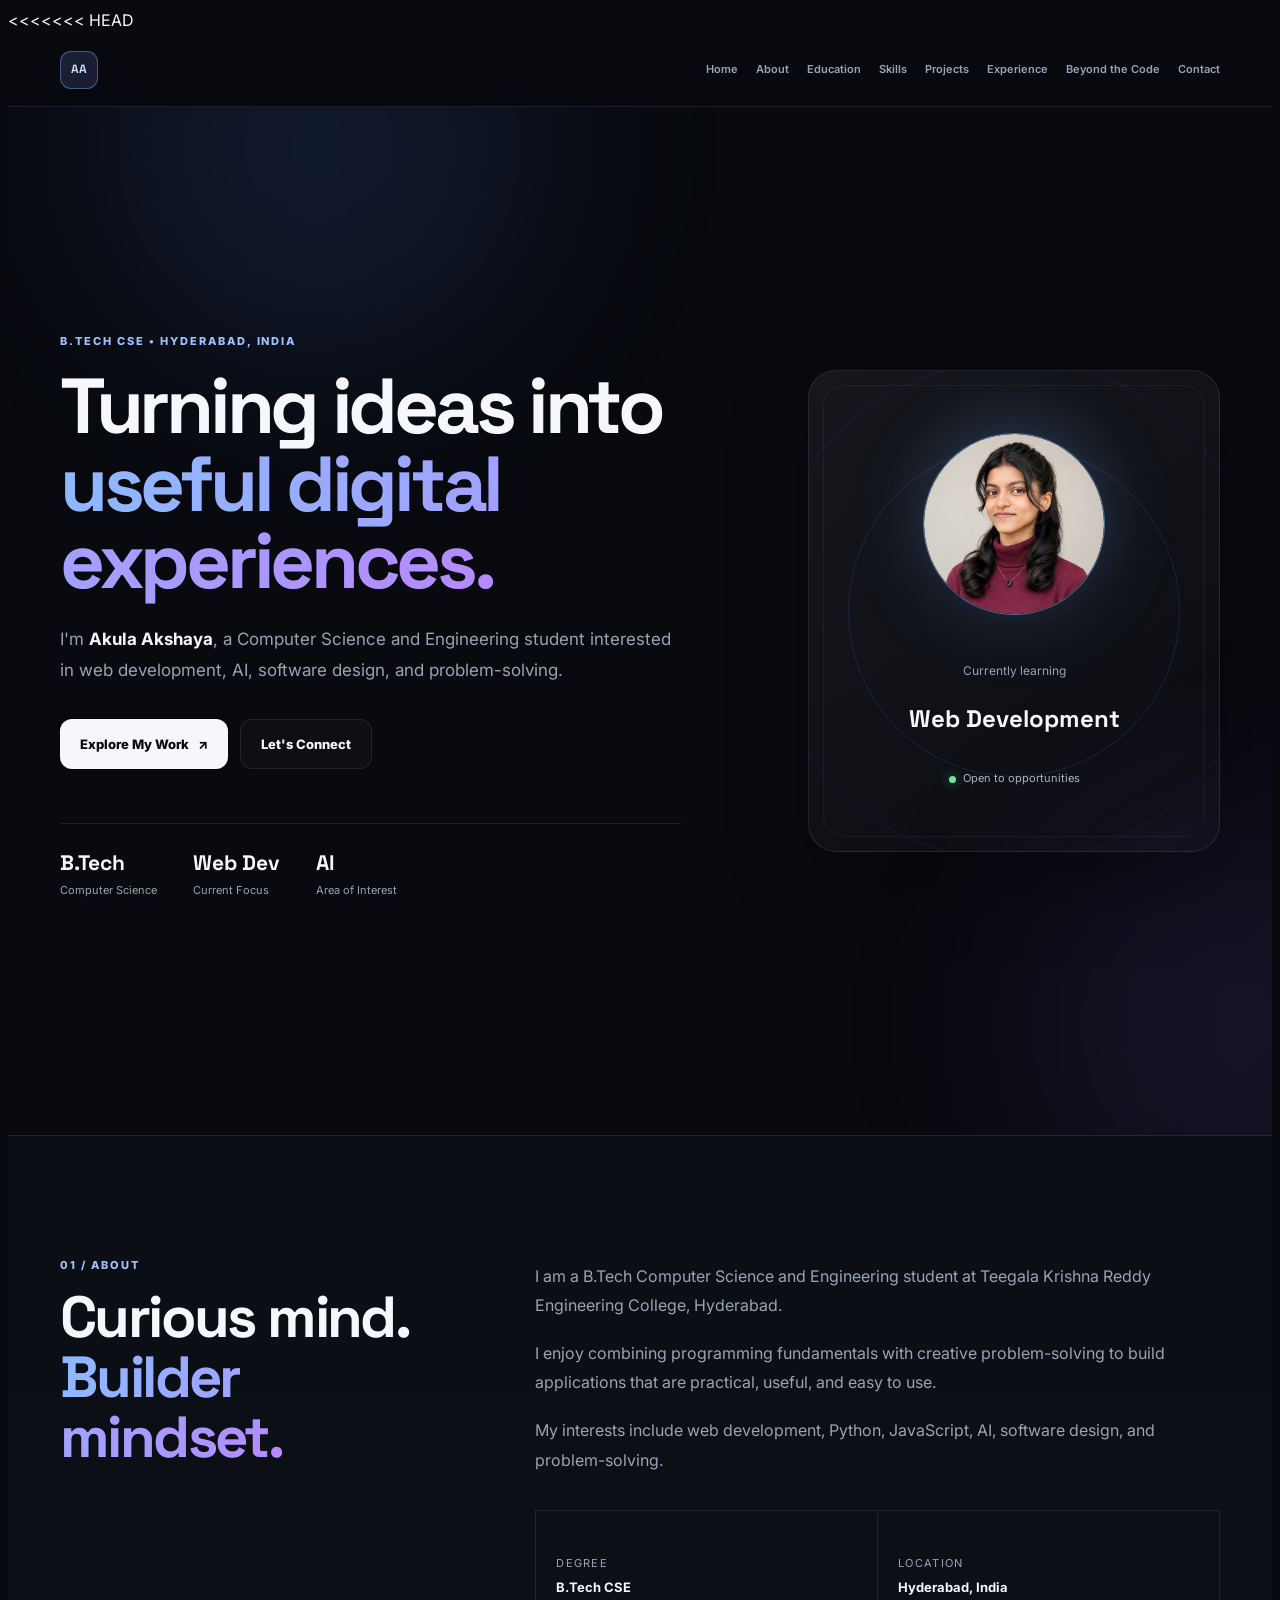
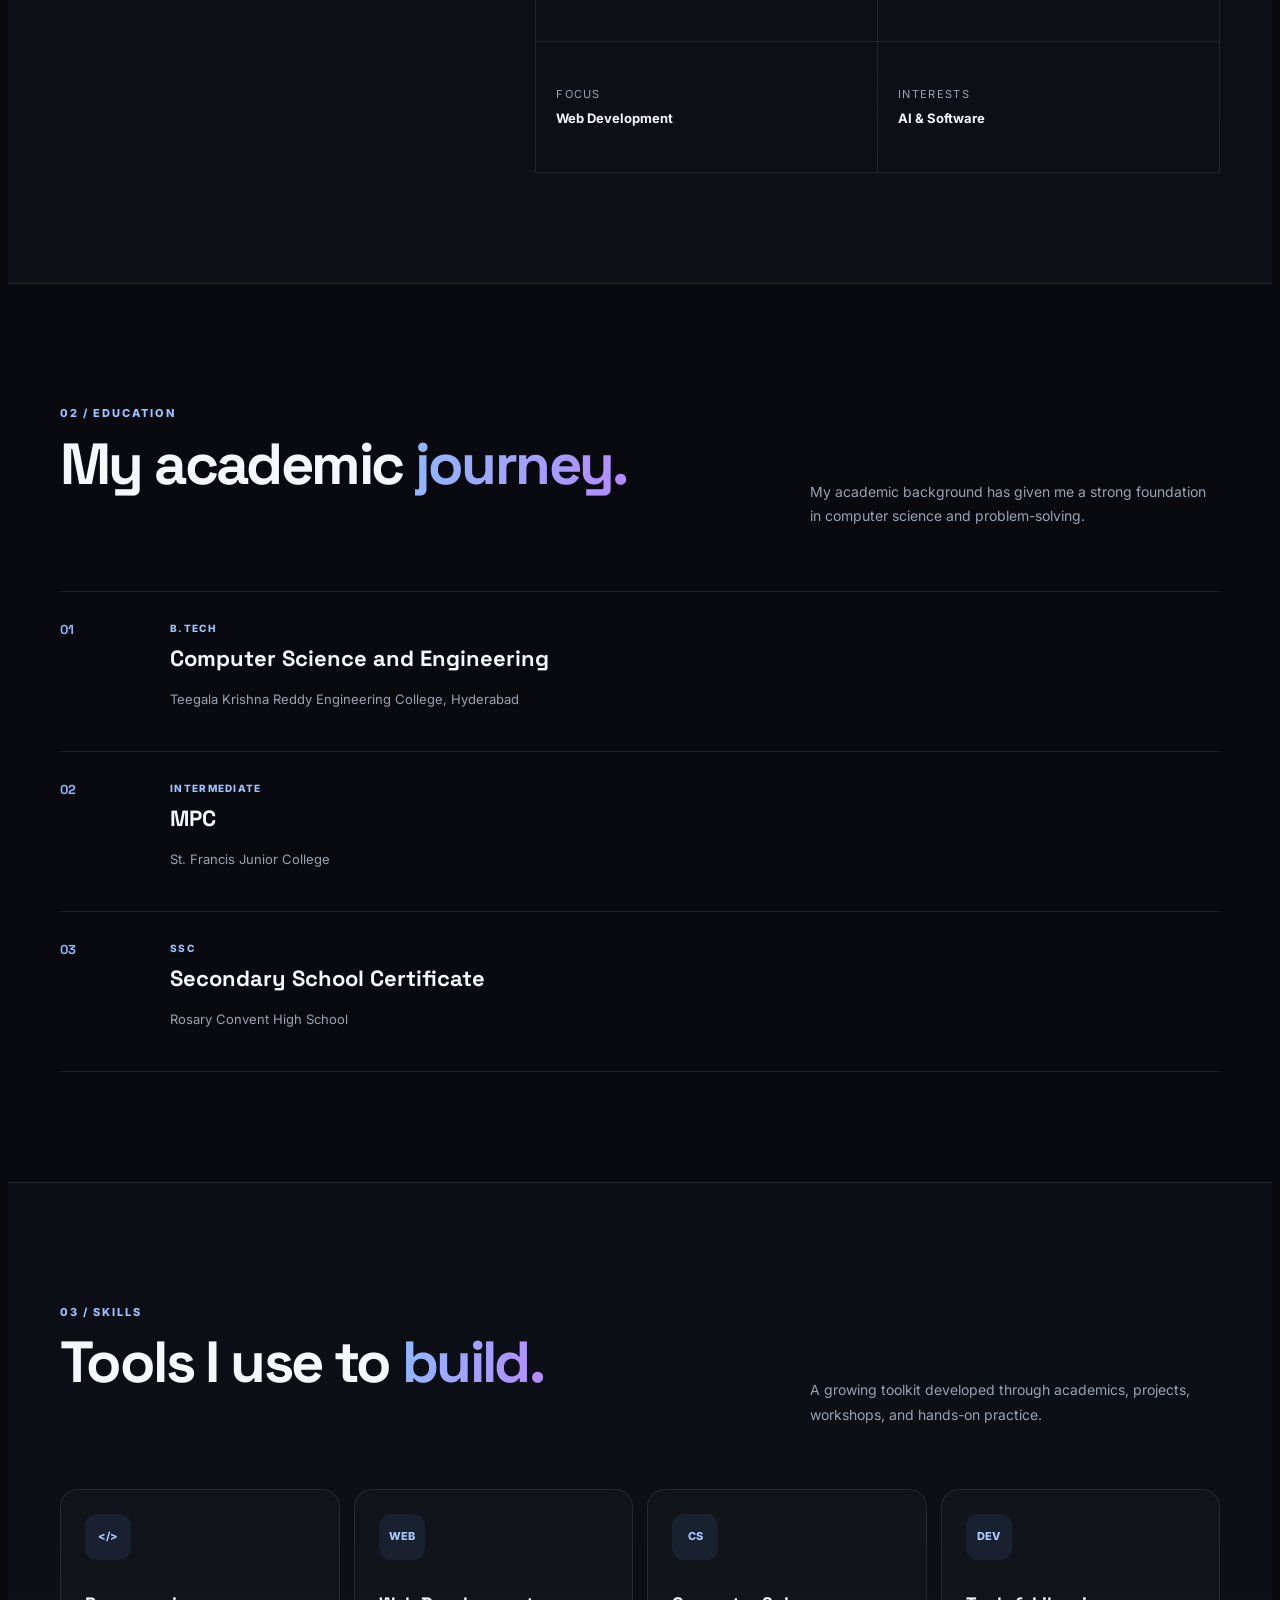
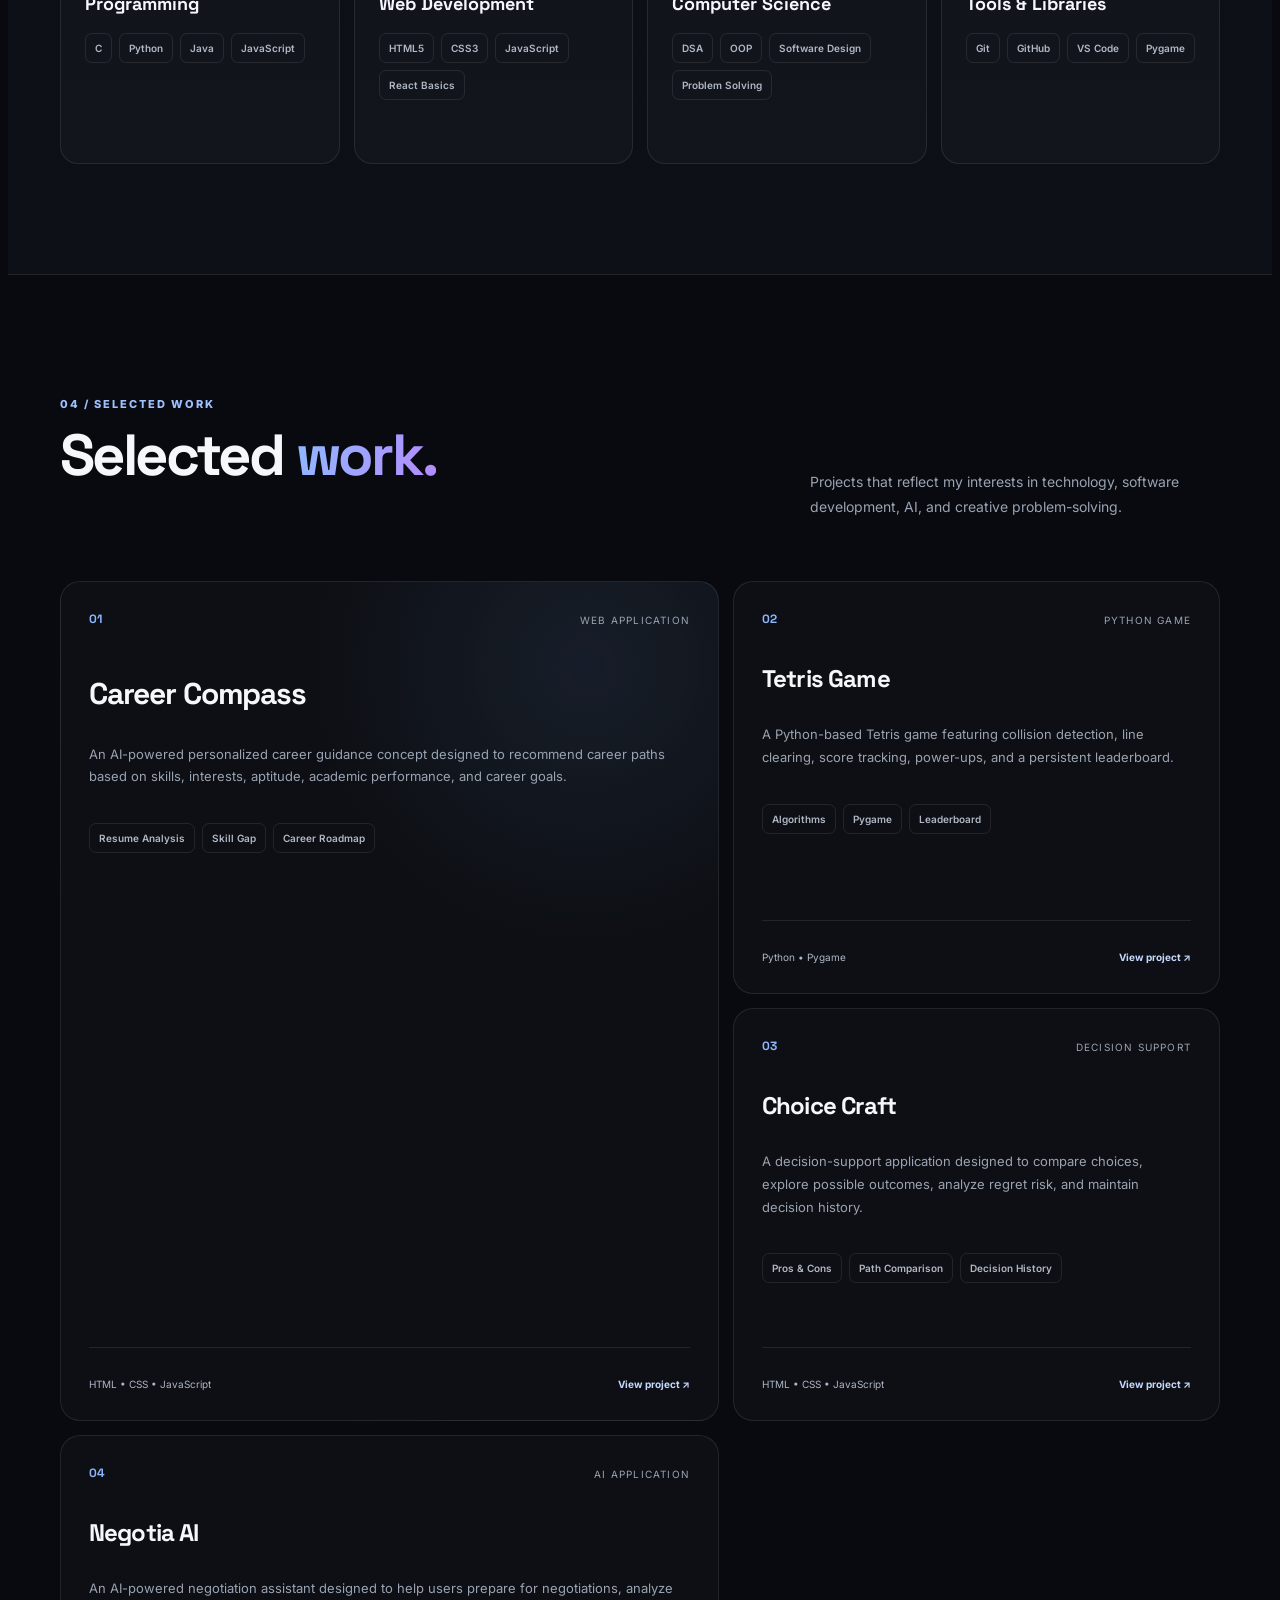
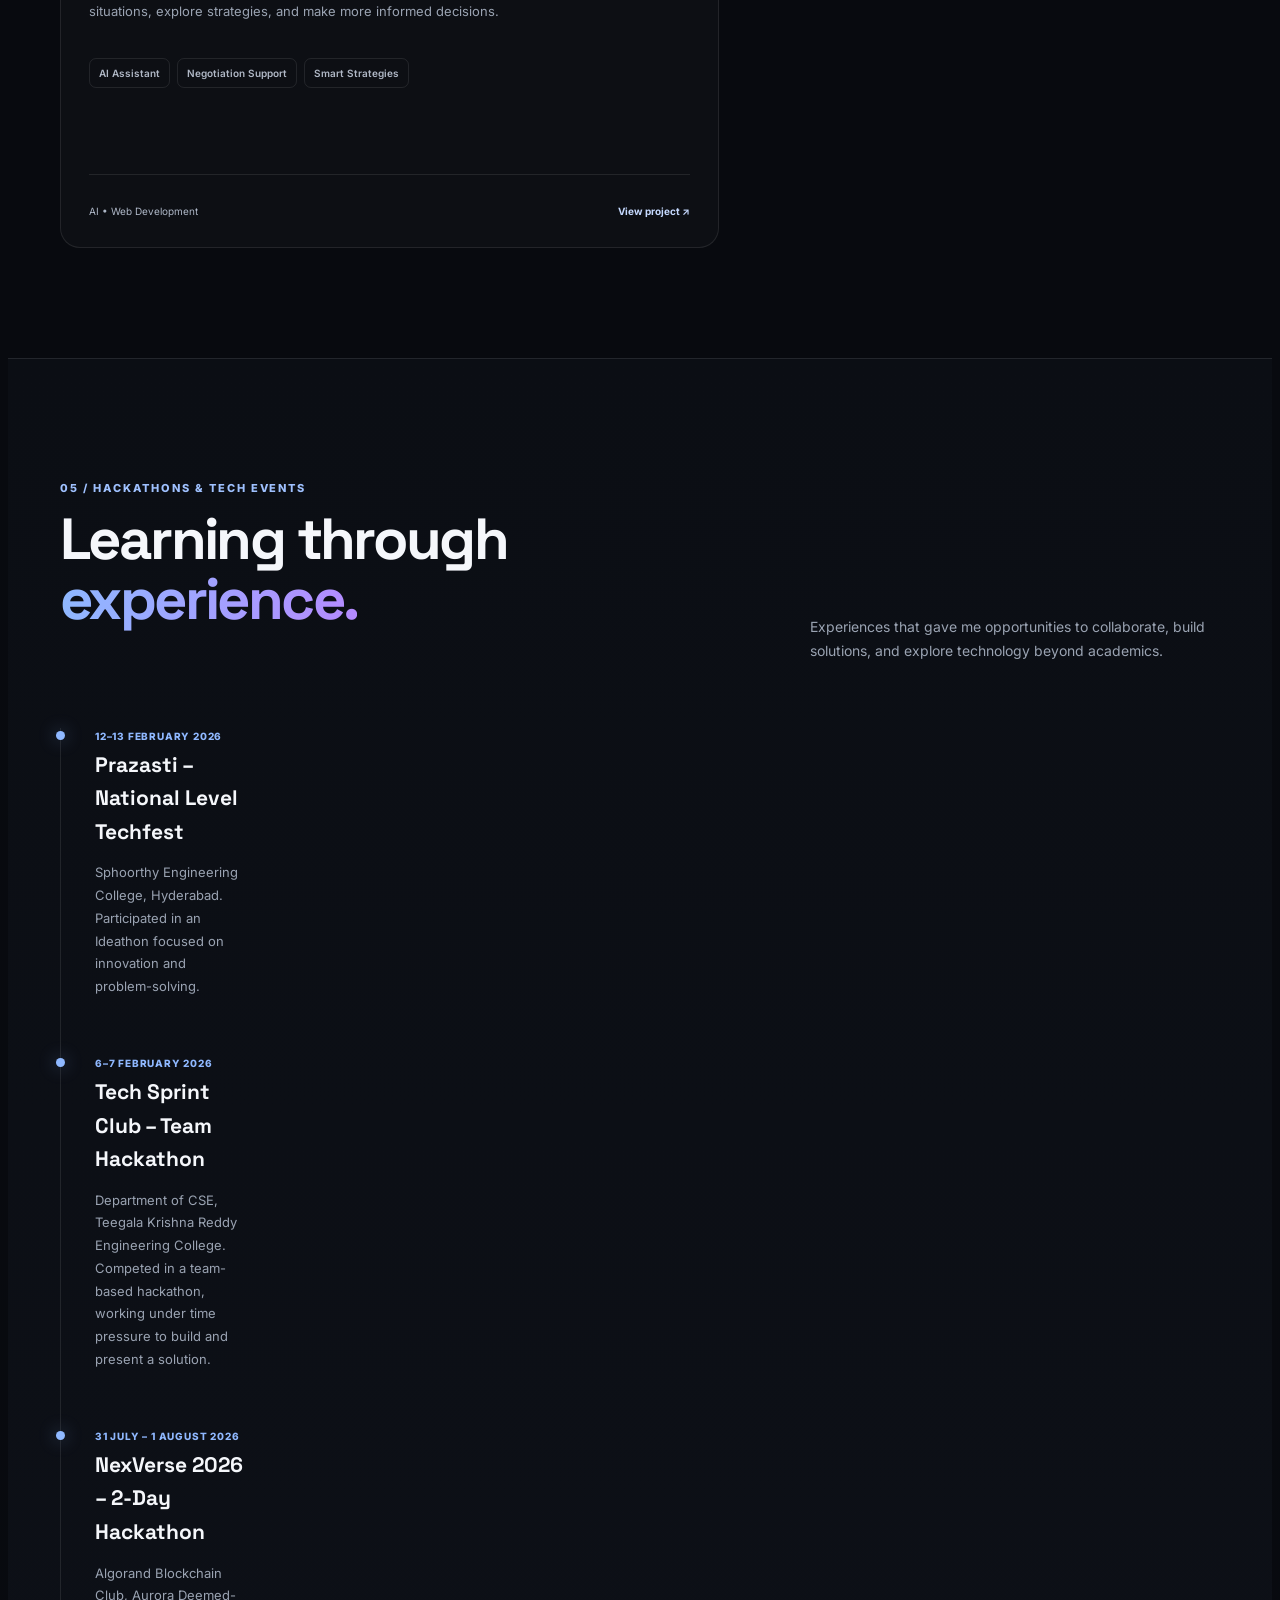
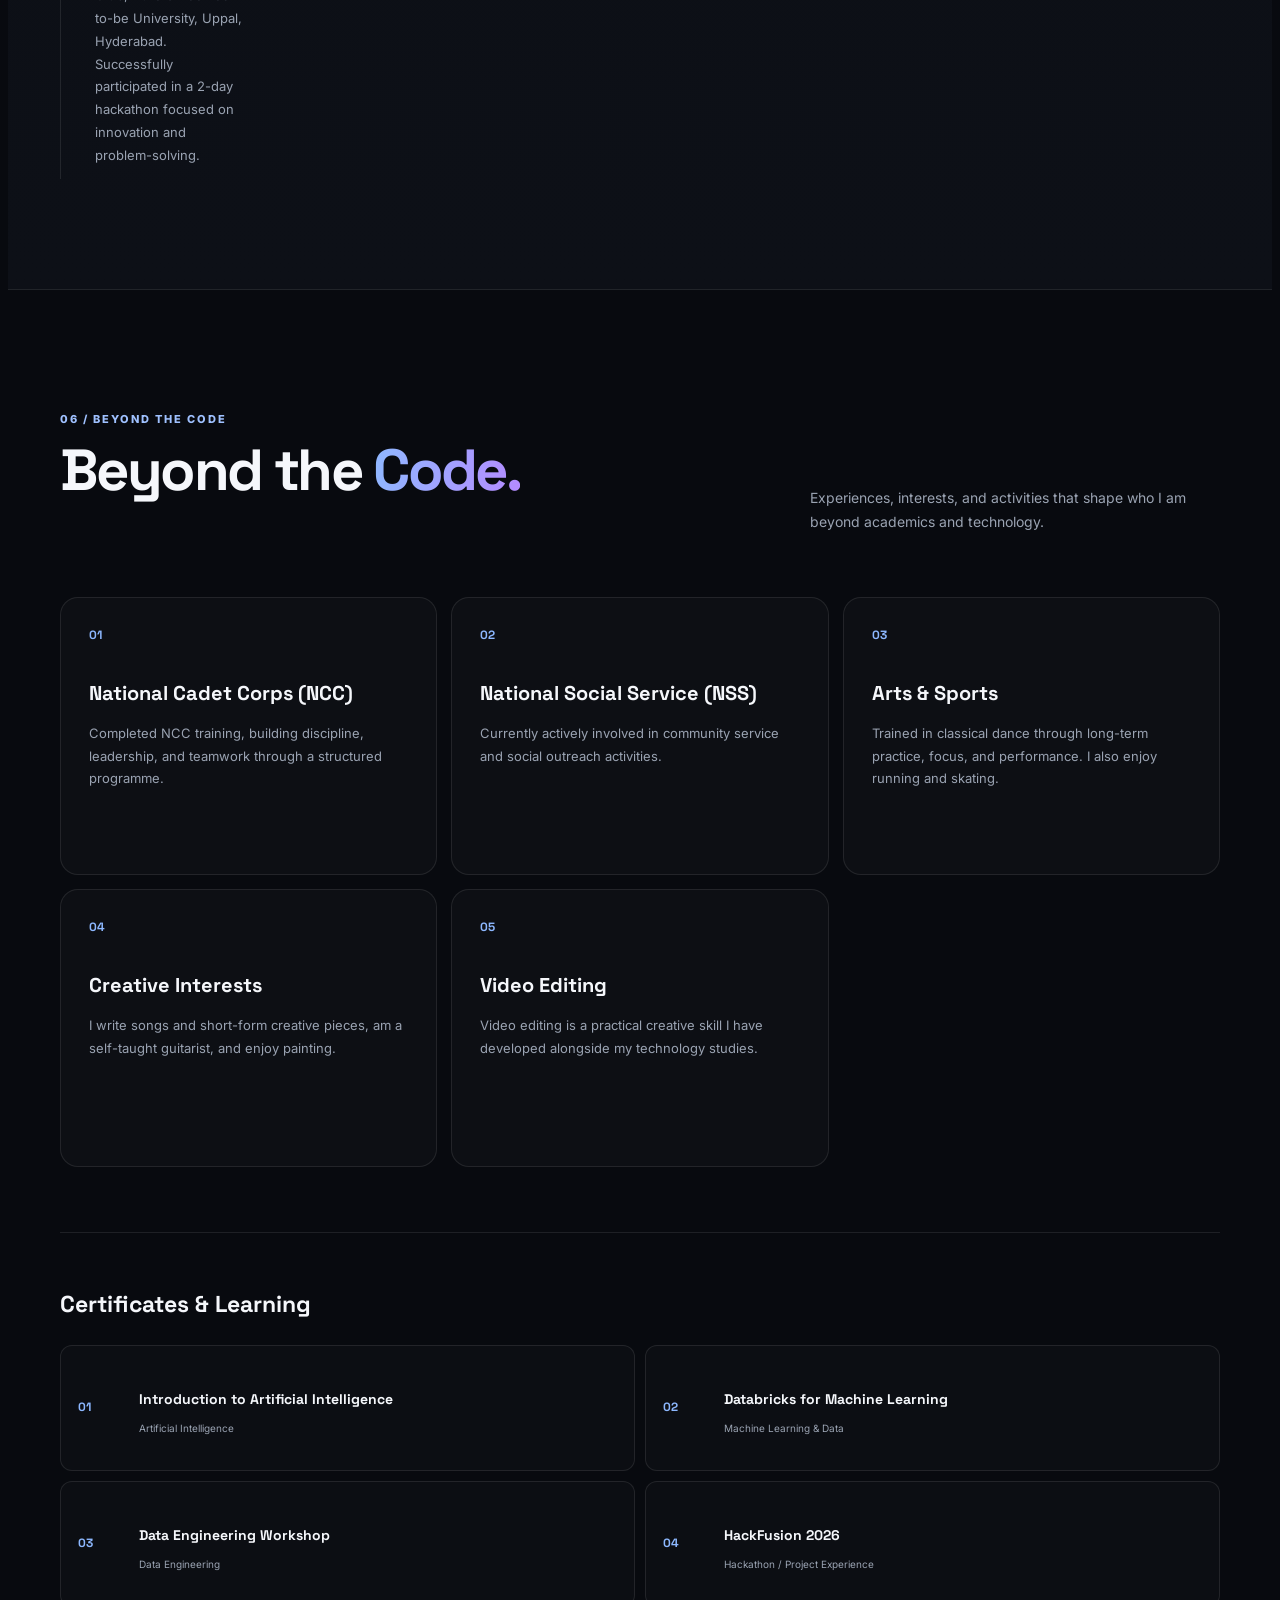
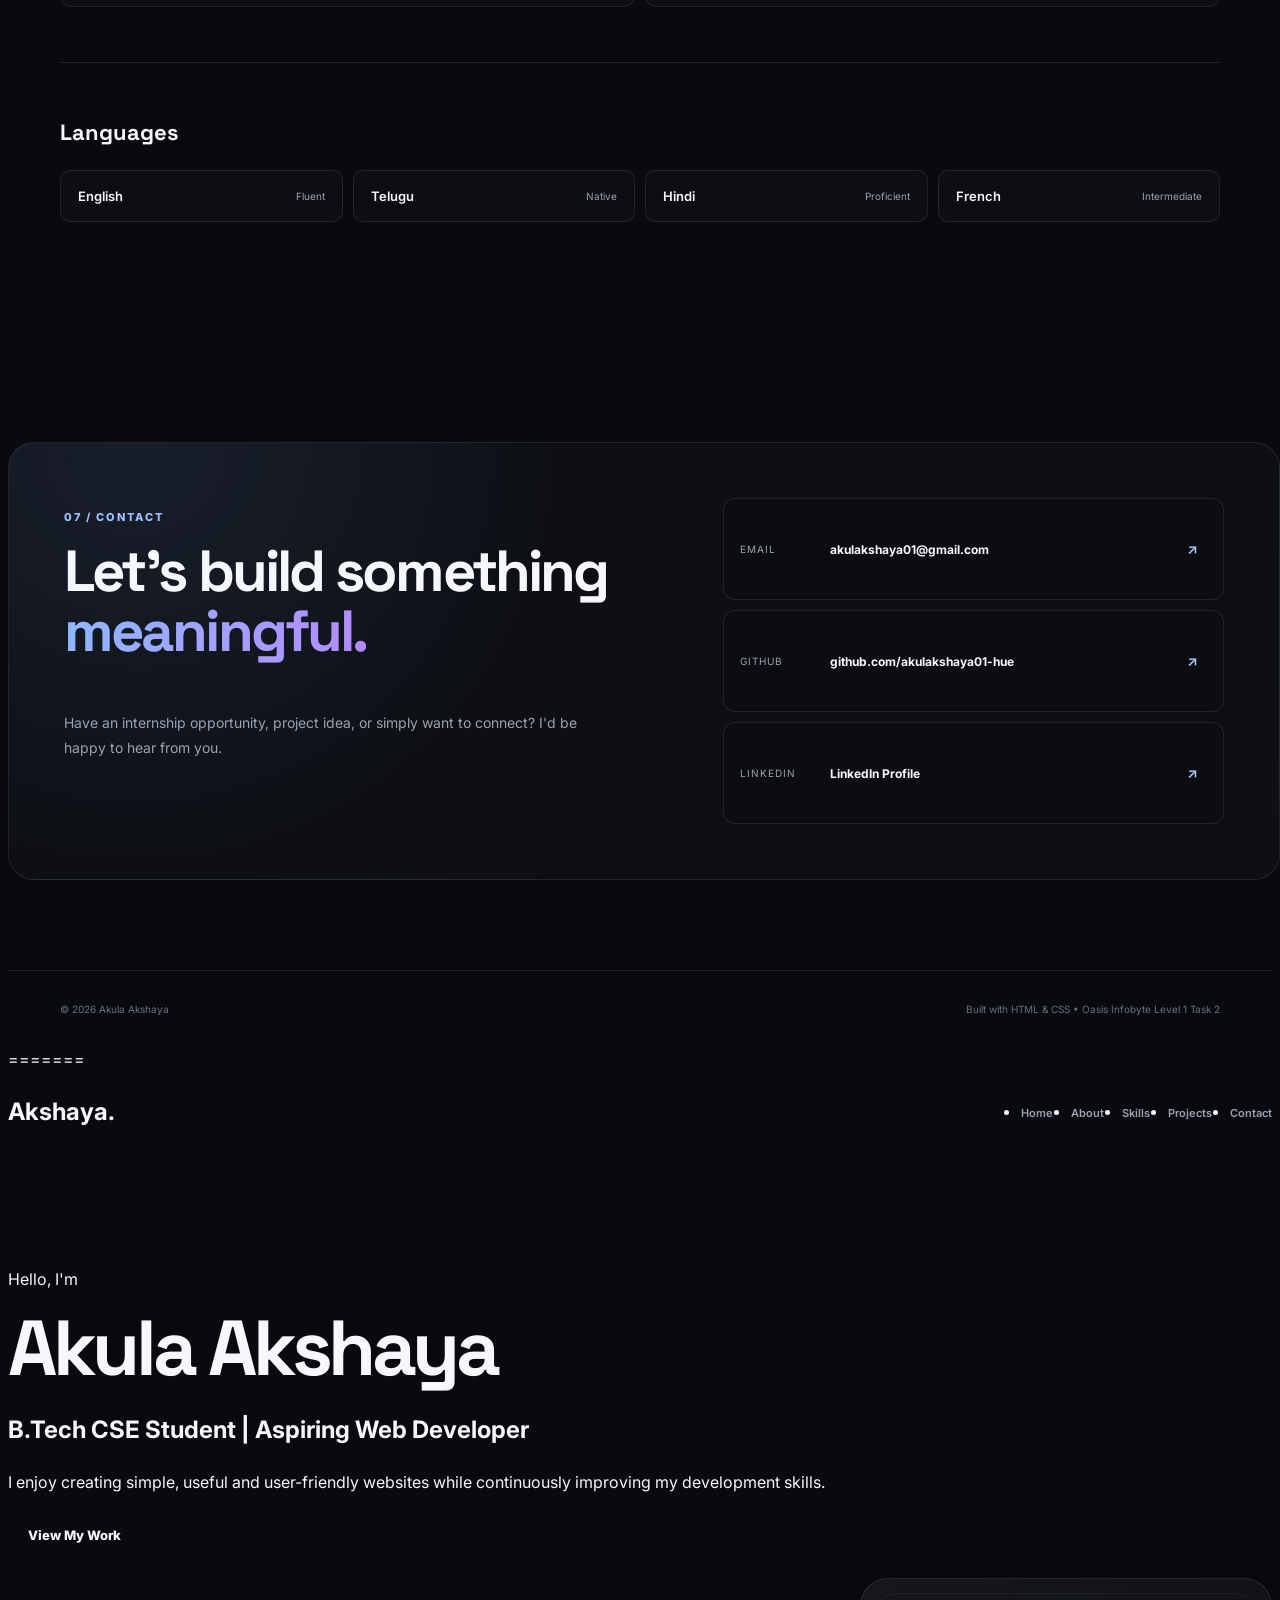
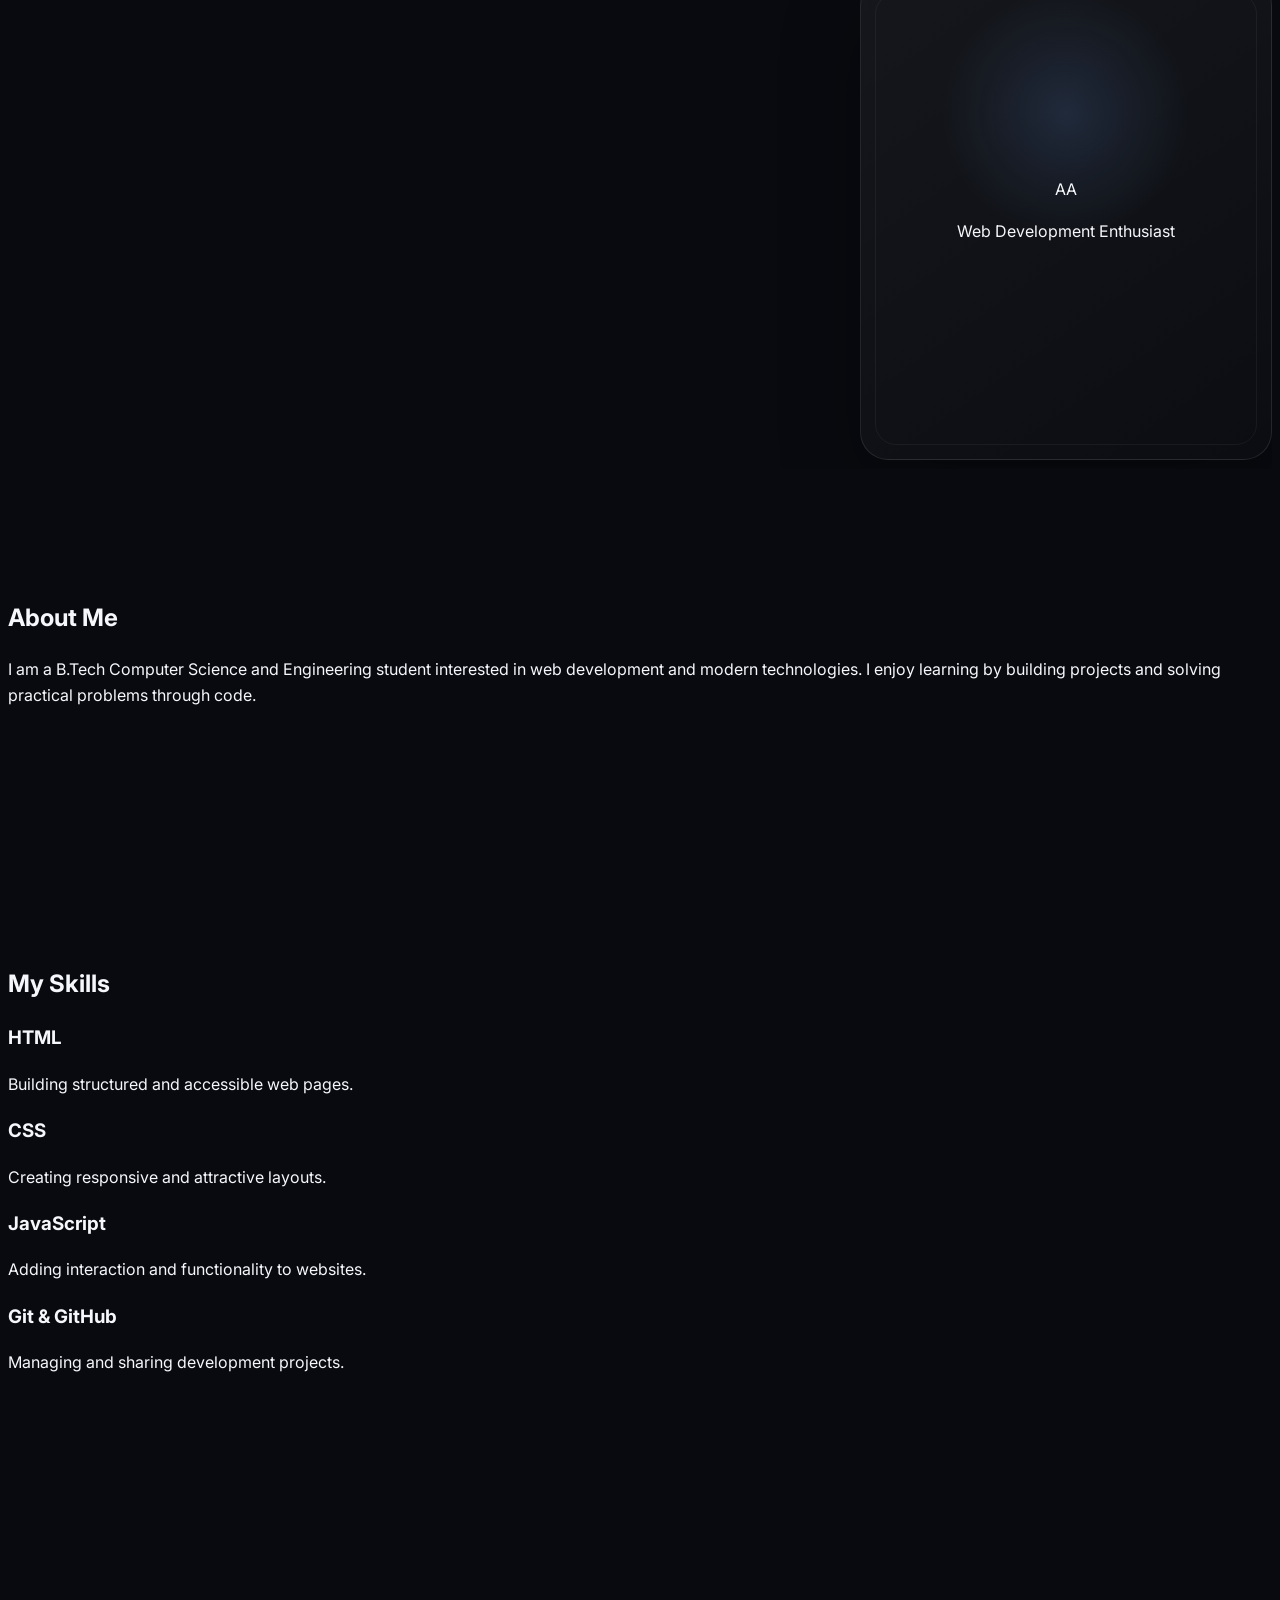
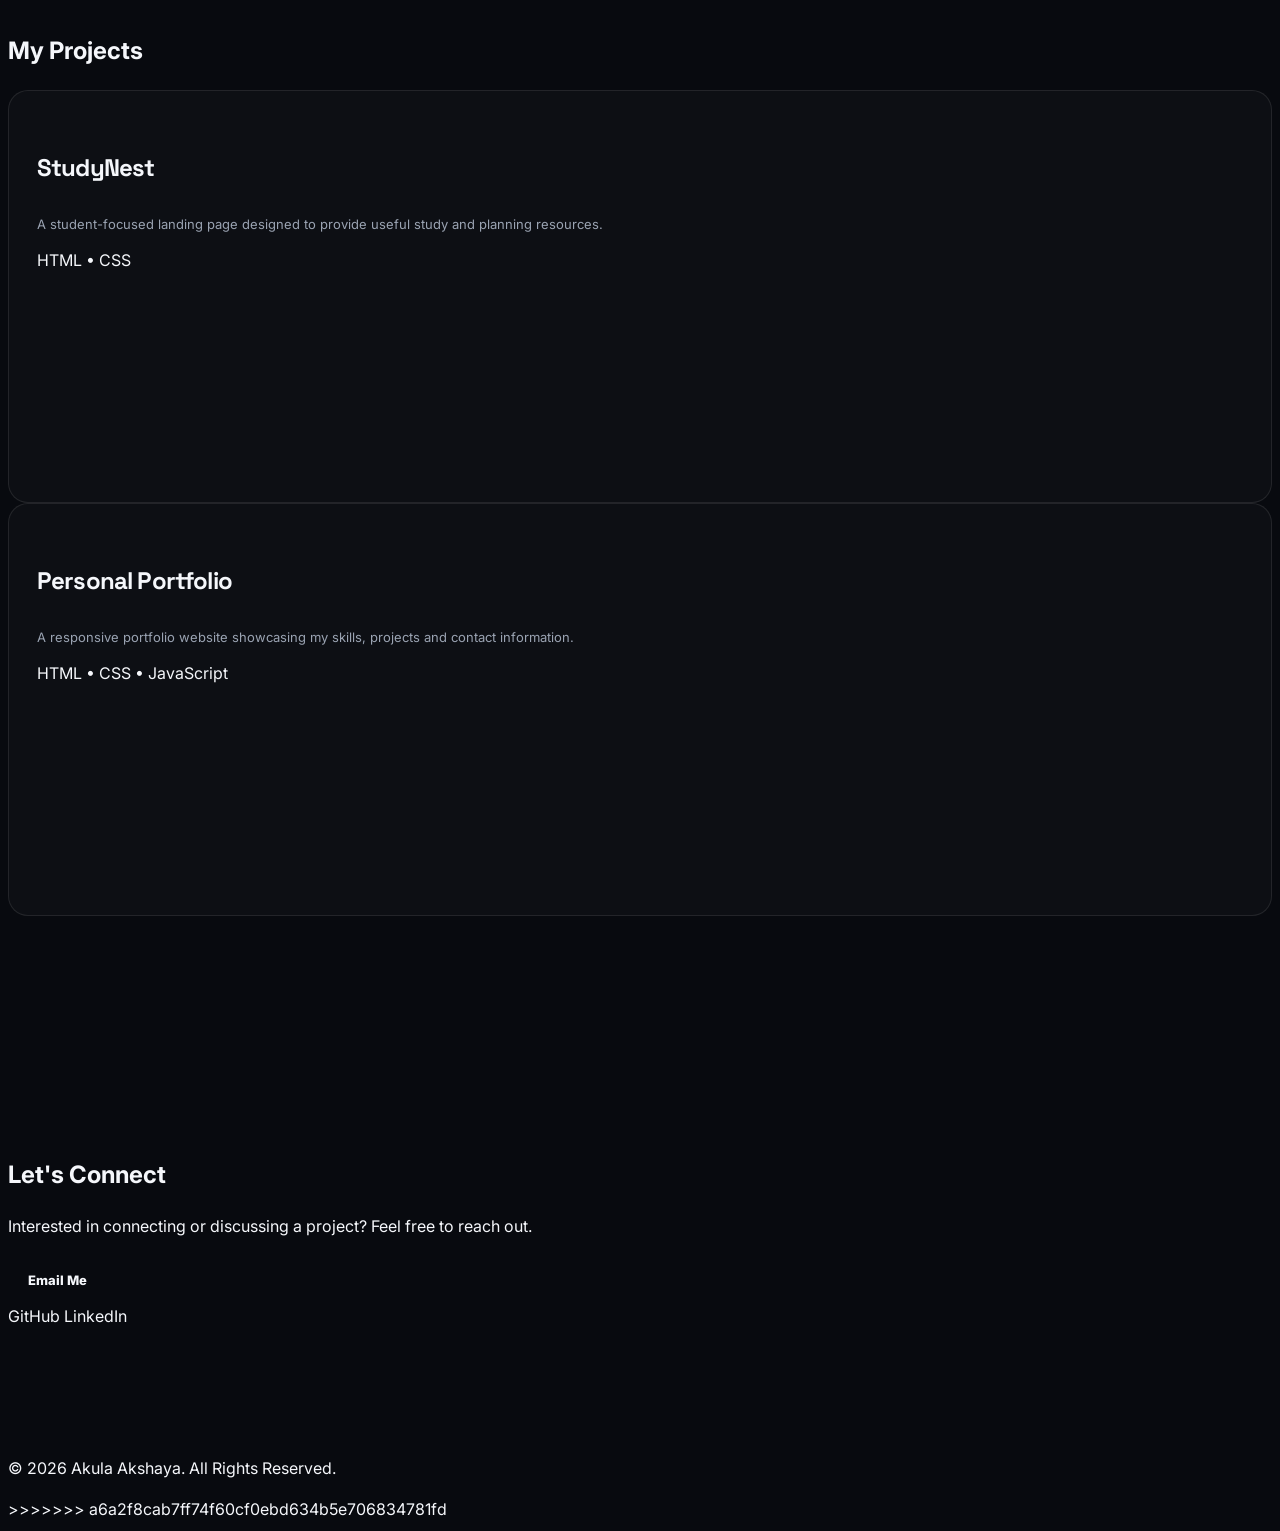
==== commit f0f6c98f: "Update portfolio and landing page" ====
--- a/OIBSIP/webDev-L1-Portfolio/index.html
+++ b/OIBSIP/webDev-L1-Portfolio/index.html
@@ -1,3 +1,4 @@
+<<<<<<< HEAD
 <!DOCTYPE html>
 <html lang="en">
 
@@ -1546,4 +1547,173 @@
 
 </body>
 
+=======
+<!DOCTYPE html>
+<html lang="en">
+<head>
+    <meta charset="UTF-8">
+    <meta name="viewport" content="width=device-width, initial-scale=1.0">
+
+    <title>Akula Akshaya | Portfolio</title>
+
+    <link rel="stylesheet" href="style.css">
+</head>
+
+<body>
+
+    <!-- Navigation -->
+    <header>
+        <nav class="navbar">
+            <h2 class="logo">Akshaya.</h2>
+
+            <ul class="nav-links">
+                <li><a href="#home">Home</a></li>
+                <li><a href="#about">About</a></li>
+                <li><a href="#skills">Skills</a></li>
+                <li><a href="#projects">Projects</a></li>
+                <li><a href="#contact">Contact</a></li>
+            </ul>
+        </nav>
+    </header>
+
+
+    <!-- Hero Section -->
+    <section id="home" class="hero">
+
+        <div class="hero-content">
+            <p class="intro">Hello, I'm</p>
+
+            <h1>Akula Akshaya</h1>
+
+            <h2>B.Tech CSE Student | Aspiring Web Developer</h2>
+
+            <p>
+                I enjoy creating simple, useful and user-friendly websites
+                while continuously improving my development skills.
+            </p>
+
+            <a href="#projects" class="btn">View My Work</a>
+        </div>
+
+        <div class="profile-card">
+            <div class="avatar">AA</div>
+            <p>Web Development Enthusiast</p>
+        </div>
+
+    </section>
+
+
+    <!-- About Section -->
+    <section id="about" class="section">
+
+        <h2>About Me</h2>
+
+        <p>
+            I am a B.Tech Computer Science and Engineering student interested
+            in web development and modern technologies. I enjoy learning by
+            building projects and solving practical problems through code.
+        </p>
+
+    </section>
+
+
+    <!-- Skills Section -->
+    <section id="skills" class="section">
+
+        <h2>My Skills</h2>
+
+        <div class="skills-container">
+
+            <div class="skill">
+                <h3>HTML</h3>
+                <p>Building structured and accessible web pages.</p>
+            </div>
+
+            <div class="skill">
+                <h3>CSS</h3>
+                <p>Creating responsive and attractive layouts.</p>
+            </div>
+
+            <div class="skill">
+                <h3>JavaScript</h3>
+                <p>Adding interaction and functionality to websites.</p>
+            </div>
+
+            <div class="skill">
+                <h3>Git & GitHub</h3>
+                <p>Managing and sharing development projects.</p>
+            </div>
+
+        </div>
+
+    </section>
+
+
+    <!-- Projects Section -->
+    <section id="projects" class="section">
+
+        <h2>My Projects</h2>
+
+        <div class="projects-container">
+
+            <div class="project-card">
+                <h3>StudyNest</h3>
+
+                <p>
+                    A student-focused landing page designed to provide
+                    useful study and planning resources.
+                </p>
+
+                <span>HTML • CSS</span>
+            </div>
+
+
+            <div class="project-card">
+                <h3>Personal Portfolio</h3>
+
+                <p>
+                    A responsive portfolio website showcasing my skills,
+                    projects and contact information.
+                </p>
+
+                <span>HTML • CSS • JavaScript</span>
+            </div>
+
+        </div>
+
+    </section>
+
+
+    <!-- Contact Section -->
+    <section id="contact" class="section contact">
+
+        <h2>Let's Connect</h2>
+
+        <p>
+            Interested in connecting or discussing a project?
+            Feel free to reach out.
+        </p>
+
+        <a href="mailto:your-email@example.com" class="btn">
+            Email Me
+        </a>
+
+        <div class="social-links">
+            <a href="#">GitHub</a>
+            <a href="#">LinkedIn</a>
+        </div>
+
+    </section>
+
+
+    <!-- Footer -->
+    <footer>
+        <p>© 2026 Akula Akshaya. All Rights Reserved.</p>
+    </footer>
+
+
+    <script src="script.js"></script>
+
+</body>
+>>>>>>> a6a2f8cab7ff74f60cf0ebd634b5e706834781fd
 </html>
--- a/OIBSIP/webDev-L1-Portfolio/style.css
+++ b/OIBSIP/webDev-L1-Portfolio/style.css
@@ -1,3 +1,4 @@
+<<<<<<< HEAD
 * {
   margin: 0;
   padding: 0;
@@ -1777,4 +1778,288 @@
     transition: none !important;
   }
 
+=======
+/* General */
+* {
+    margin: 0;
+    padding: 0;
+    box-sizing: border-box;
+    scroll-behavior: smooth;
+}
+
+body {
+    font-family: Arial, sans-serif;
+    line-height: 1.6;
+    background: #f7f9fc;
+    color: #222;
+}
+
+
+/* Navigation */
+header {
+    background: #ffffff;
+    position: sticky;
+    top: 0;
+    z-index: 1000;
+    box-shadow: 0 2px 10px rgba(0, 0, 0, 0.08);
+}
+
+.navbar {
+    max-width: 1100px;
+    margin: auto;
+    padding: 18px 25px;
+
+    display: flex;
+    justify-content: space-between;
+    align-items: center;
+}
+
+.logo {
+    color: #3157d5;
+    font-size: 1.6rem;
+}
+
+.nav-links {
+    display: flex;
+    list-style: none;
+    gap: 25px;
+}
+
+.nav-links a {
+    text-decoration: none;
+    color: #222;
+    font-weight: 600;
+}
+
+.nav-links a:hover {
+    color: #3157d5;
+}
+
+
+/* Hero */
+.hero {
+    max-width: 1100px;
+    min-height: 90vh;
+    margin: auto;
+    padding: 70px 25px;
+
+    display: flex;
+    justify-content: space-between;
+    align-items: center;
+    gap: 50px;
+}
+
+.hero-content {
+    max-width: 650px;
+}
+
+.intro {
+    color: #3157d5;
+    font-weight: bold;
+    font-size: 1.1rem;
+}
+
+.hero h1 {
+    font-size: 3.5rem;
+    margin: 10px 0;
+}
+
+.hero h2 {
+    font-size: 1.5rem;
+    margin-bottom: 20px;
+}
+
+.hero-content > p:not(.intro) {
+    color: #555;
+    margin-bottom: 25px;
+}
+
+
+/* Avatar */
+.profile-card {
+    text-align: center;
+}
+
+.avatar {
+    width: 220px;
+    height: 220px;
+    border-radius: 50%;
+
+    display: flex;
+    justify-content: center;
+    align-items: center;
+
+    background: #3157d5;
+    color: white;
+
+    font-size: 4rem;
+    font-weight: bold;
+
+    margin-bottom: 15px;
+}
+
+.profile-card p {
+    font-weight: 600;
+}
+
+
+/* Button */
+.btn {
+    display: inline-block;
+    padding: 12px 24px;
+
+    background: #3157d5;
+    color: white;
+
+    text-decoration: none;
+    border-radius: 6px;
+
+    font-weight: bold;
+}
+
+.btn:hover {
+    background: #2444ad;
+}
+
+
+/* Sections */
+.section {
+    max-width: 1000px;
+    margin: auto;
+    padding: 80px 25px;
+}
+
+.section h2 {
+    text-align: center;
+    font-size: 2rem;
+    margin-bottom: 25px;
+}
+
+.section > p {
+    max-width: 750px;
+    margin: auto;
+    text-align: center;
+    color: #555;
+}
+
+
+/* Skills */
+.skills-container {
+    display: grid;
+    grid-template-columns: repeat(2, 1fr);
+    gap: 20px;
+}
+
+.skill {
+    background: white;
+    padding: 25px;
+    border-radius: 10px;
+    box-shadow: 0 4px 15px rgba(0, 0, 0, 0.07);
+}
+
+.skill h3 {
+    color: #3157d5;
+    margin-bottom: 8px;
+}
+
+
+/* Projects */
+.projects-container {
+    display: grid;
+    grid-template-columns: repeat(2, 1fr);
+    gap: 25px;
+}
+
+.project-card {
+    background: white;
+    padding: 30px;
+    border-radius: 10px;
+    box-shadow: 0 4px 15px rgba(0, 0, 0, 0.07);
+}
+
+.project-card h3 {
+    color: #3157d5;
+    margin-bottom: 10px;
+}
+
+.project-card p {
+    color: #555;
+    margin-bottom: 15px;
+}
+
+.project-card span {
+    font-size: 0.9rem;
+    font-weight: bold;
+}
+
+
+/* Contact */
+.contact {
+    text-align: center;
+}
+
+.contact .btn {
+    margin-top: 20px;
+}
+
+.social-links {
+    margin-top: 20px;
+}
+
+.social-links a {
+    margin: 0 10px;
+    color: #3157d5;
+    text-decoration: none;
+    font-weight: bold;
+}
+
+
+/* Footer */
+footer {
+    text-align: center;
+    padding: 25px;
+    background: #222;
+    color: white;
+}
+
+
+/* Mobile Responsive */
+@media (max-width: 700px) {
+
+    .navbar {
+        flex-direction: column;
+        gap: 15px;
+    }
+
+    .nav-links {
+        gap: 12px;
+        flex-wrap: wrap;
+        justify-content: center;
+    }
+
+    .hero {
+        flex-direction: column;
+        text-align: center;
+        padding-top: 50px;
+    }
+
+    .hero h1 {
+        font-size: 2.5rem;
+    }
+
+    .hero h2 {
+        font-size: 1.2rem;
+    }
+
+    .skills-container,
+    .projects-container {
+        grid-template-columns: 1fr;
+    }
+
+    .avatar {
+        width: 170px;
+        height: 170px;
+        font-size: 3rem;
+    }
+>>>>>>> a6a2f8cab7ff74f60cf0ebd634b5e706834781fd
 }
--- a/OIBSIP/webDev-L1-Portfolio/style.css
+++ b/OIBSIP/webDev-L1-Portfolio/style.css
@@ -1,3 +1,4 @@
+<<<<<<< HEAD
 * {
   margin: 0;
   padding: 0;
@@ -1777,4 +1778,288 @@
     transition: none !important;
   }
 
+=======
+/* General */
+* {
+    margin: 0;
+    padding: 0;
+    box-sizing: border-box;
+    scroll-behavior: smooth;
+}
+
+body {
+    font-family: Arial, sans-serif;
+    line-height: 1.6;
+    background: #f7f9fc;
+    color: #222;
+}
+
+
+/* Navigation */
+header {
+    background: #ffffff;
+    position: sticky;
+    top: 0;
+    z-index: 1000;
+    box-shadow: 0 2px 10px rgba(0, 0, 0, 0.08);
+}
+
+.navbar {
+    max-width: 1100px;
+    margin: auto;
+    padding: 18px 25px;
+
+    display: flex;
+    justify-content: space-between;
+    align-items: center;
+}
+
+.logo {
+    color: #3157d5;
+    font-size: 1.6rem;
+}
+
+.nav-links {
+    display: flex;
+    list-style: none;
+    gap: 25px;
+}
+
+.nav-links a {
+    text-decoration: none;
+    color: #222;
+    font-weight: 600;
+}
+
+.nav-links a:hover {
+    color: #3157d5;
+}
+
+
+/* Hero */
+.hero {
+    max-width: 1100px;
+    min-height: 90vh;
+    margin: auto;
+    padding: 70px 25px;
+
+    display: flex;
+    justify-content: space-between;
+    align-items: center;
+    gap: 50px;
+}
+
+.hero-content {
+    max-width: 650px;
+}
+
+.intro {
+    color: #3157d5;
+    font-weight: bold;
+    font-size: 1.1rem;
+}
+
+.hero h1 {
+    font-size: 3.5rem;
+    margin: 10px 0;
+}
+
+.hero h2 {
+    font-size: 1.5rem;
+    margin-bottom: 20px;
+}
+
+.hero-content > p:not(.intro) {
+    color: #555;
+    margin-bottom: 25px;
+}
+
+
+/* Avatar */
+.profile-card {
+    text-align: center;
+}
+
+.avatar {
+    width: 220px;
+    height: 220px;
+    border-radius: 50%;
+
+    display: flex;
+    justify-content: center;
+    align-items: center;
+
+    background: #3157d5;
+    color: white;
+
+    font-size: 4rem;
+    font-weight: bold;
+
+    margin-bottom: 15px;
+}
+
+.profile-card p {
+    font-weight: 600;
+}
+
+
+/* Button */
+.btn {
+    display: inline-block;
+    padding: 12px 24px;
+
+    background: #3157d5;
+    color: white;
+
+    text-decoration: none;
+    border-radius: 6px;
+
+    font-weight: bold;
+}
+
+.btn:hover {
+    background: #2444ad;
+}
+
+
+/* Sections */
+.section {
+    max-width: 1000px;
+    margin: auto;
+    padding: 80px 25px;
+}
+
+.section h2 {
+    text-align: center;
+    font-size: 2rem;
+    margin-bottom: 25px;
+}
+
+.section > p {
+    max-width: 750px;
+    margin: auto;
+    text-align: center;
+    color: #555;
+}
+
+
+/* Skills */
+.skills-container {
+    display: grid;
+    grid-template-columns: repeat(2, 1fr);
+    gap: 20px;
+}
+
+.skill {
+    background: white;
+    padding: 25px;
+    border-radius: 10px;
+    box-shadow: 0 4px 15px rgba(0, 0, 0, 0.07);
+}
+
+.skill h3 {
+    color: #3157d5;
+    margin-bottom: 8px;
+}
+
+
+/* Projects */
+.projects-container {
+    display: grid;
+    grid-template-columns: repeat(2, 1fr);
+    gap: 25px;
+}
+
+.project-card {
+    background: white;
+    padding: 30px;
+    border-radius: 10px;
+    box-shadow: 0 4px 15px rgba(0, 0, 0, 0.07);
+}
+
+.project-card h3 {
+    color: #3157d5;
+    margin-bottom: 10px;
+}
+
+.project-card p {
+    color: #555;
+    margin-bottom: 15px;
+}
+
+.project-card span {
+    font-size: 0.9rem;
+    font-weight: bold;
+}
+
+
+/* Contact */
+.contact {
+    text-align: center;
+}
+
+.contact .btn {
+    margin-top: 20px;
+}
+
+.social-links {
+    margin-top: 20px;
+}
+
+.social-links a {
+    margin: 0 10px;
+    color: #3157d5;
+    text-decoration: none;
+    font-weight: bold;
+}
+
+
+/* Footer */
+footer {
+    text-align: center;
+    padding: 25px;
+    background: #222;
+    color: white;
+}
+
+
+/* Mobile Responsive */
+@media (max-width: 700px) {
+
+    .navbar {
+        flex-direction: column;
+        gap: 15px;
+    }
+
+    .nav-links {
+        gap: 12px;
+        flex-wrap: wrap;
+        justify-content: center;
+    }
+
+    .hero {
+        flex-direction: column;
+        text-align: center;
+        padding-top: 50px;
+    }
+
+    .hero h1 {
+        font-size: 2.5rem;
+    }
+
+    .hero h2 {
+        font-size: 1.2rem;
+    }
+
+    .skills-container,
+    .projects-container {
+        grid-template-columns: 1fr;
+    }
+
+    .avatar {
+        width: 170px;
+        height: 170px;
+        font-size: 3rem;
+    }
+>>>>>>> a6a2f8cab7ff74f60cf0ebd634b5e706834781fd
 }
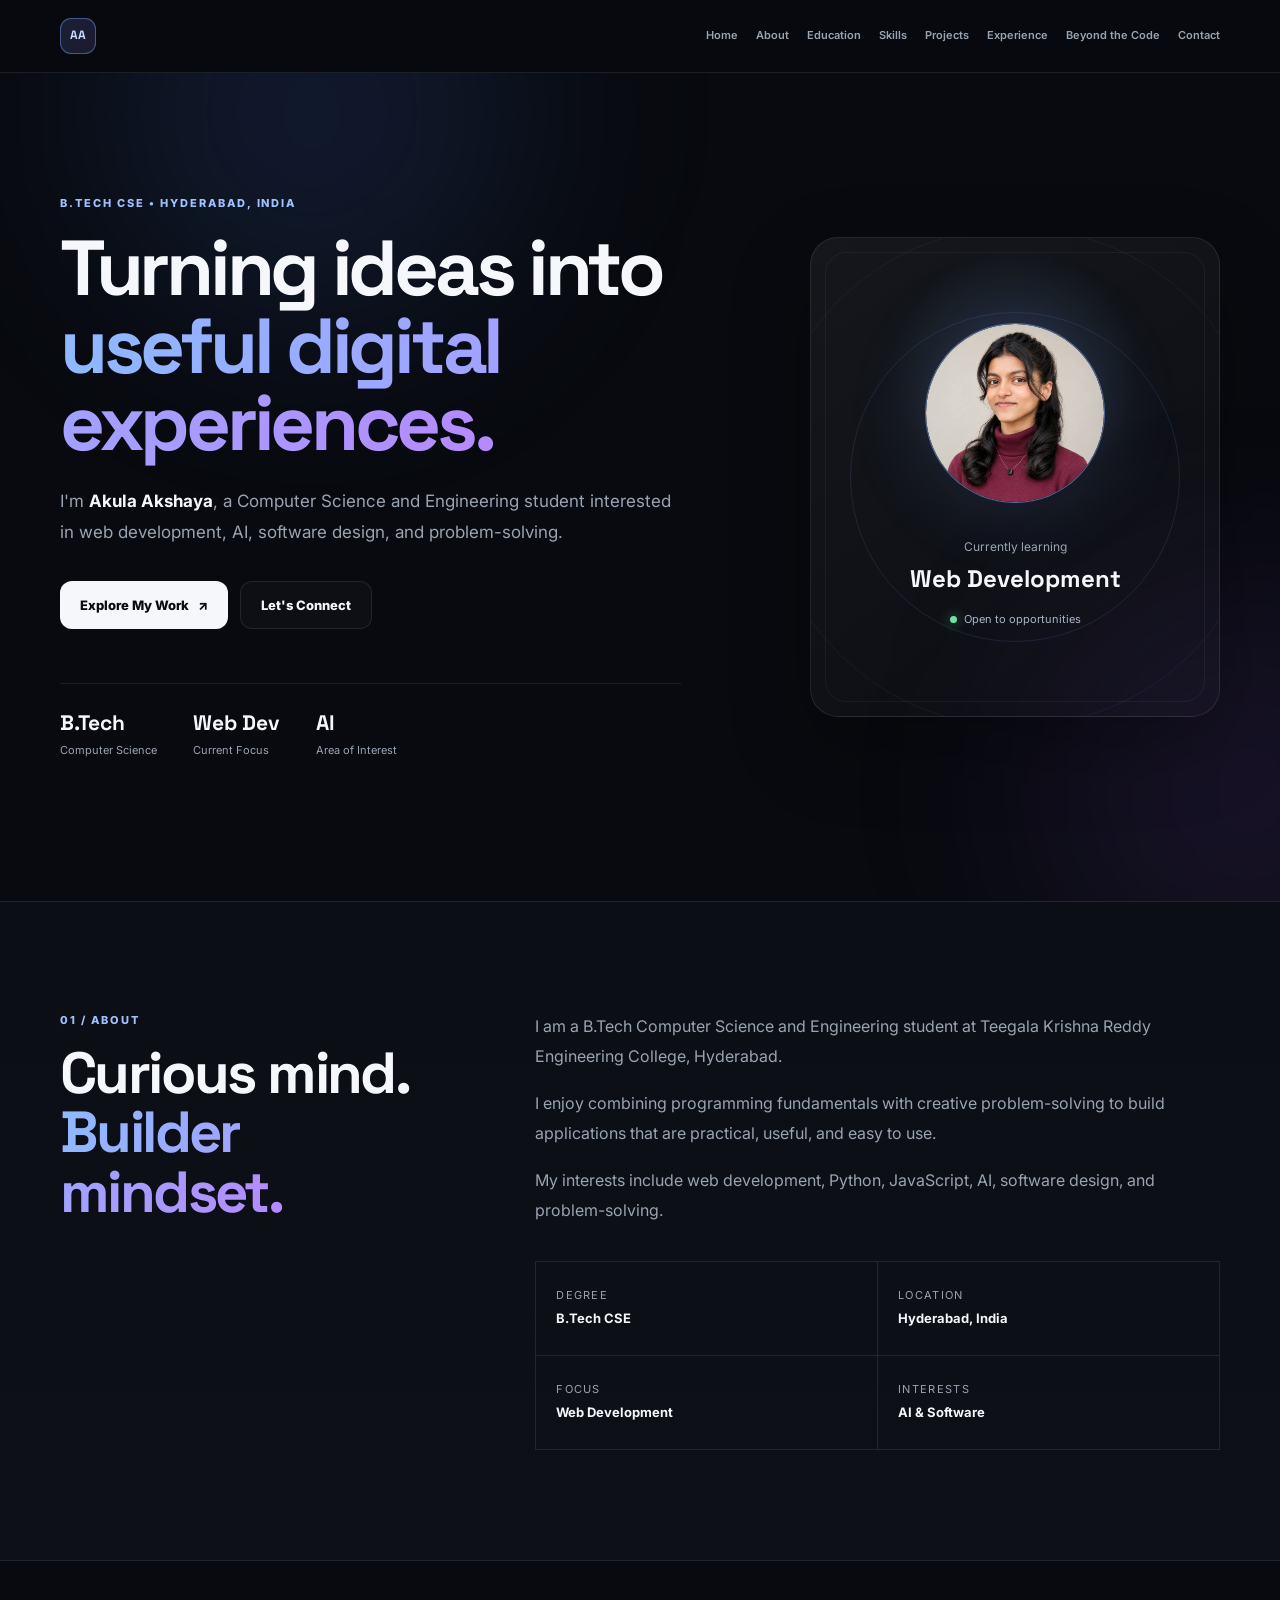
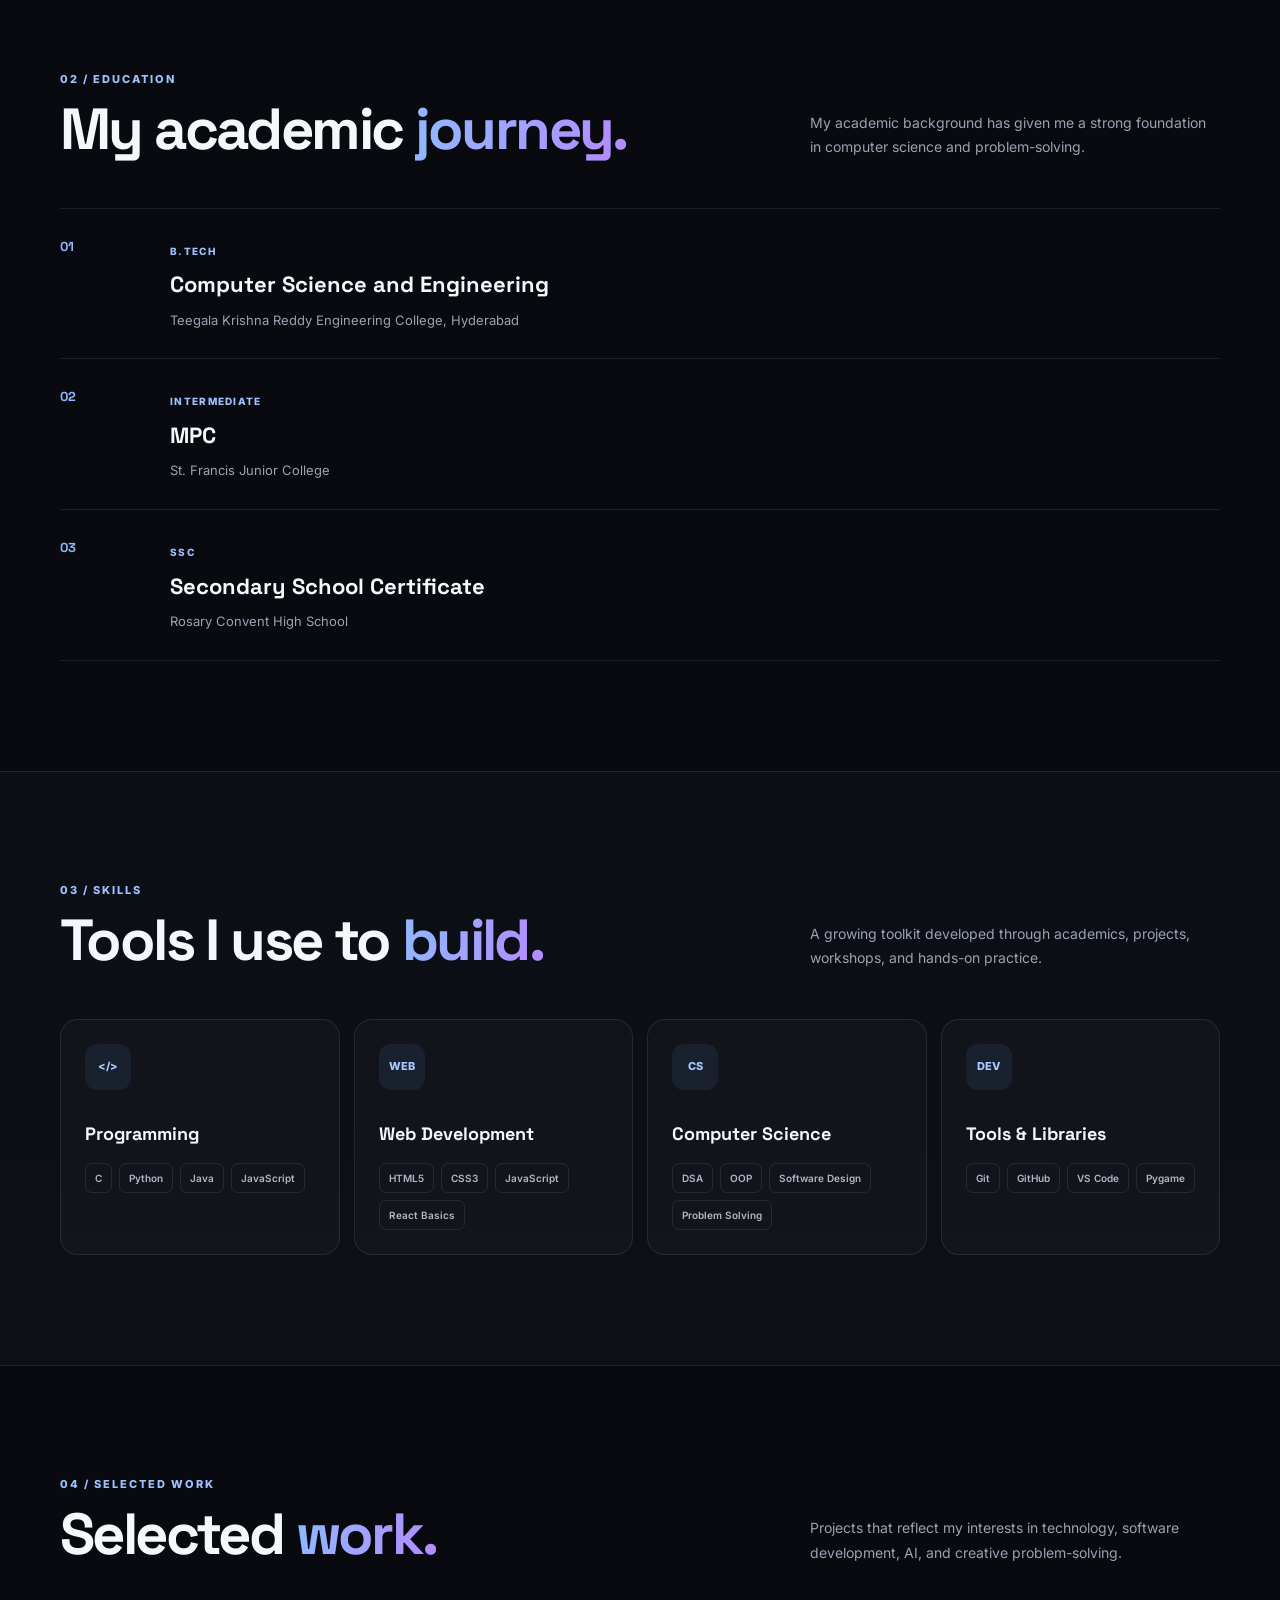
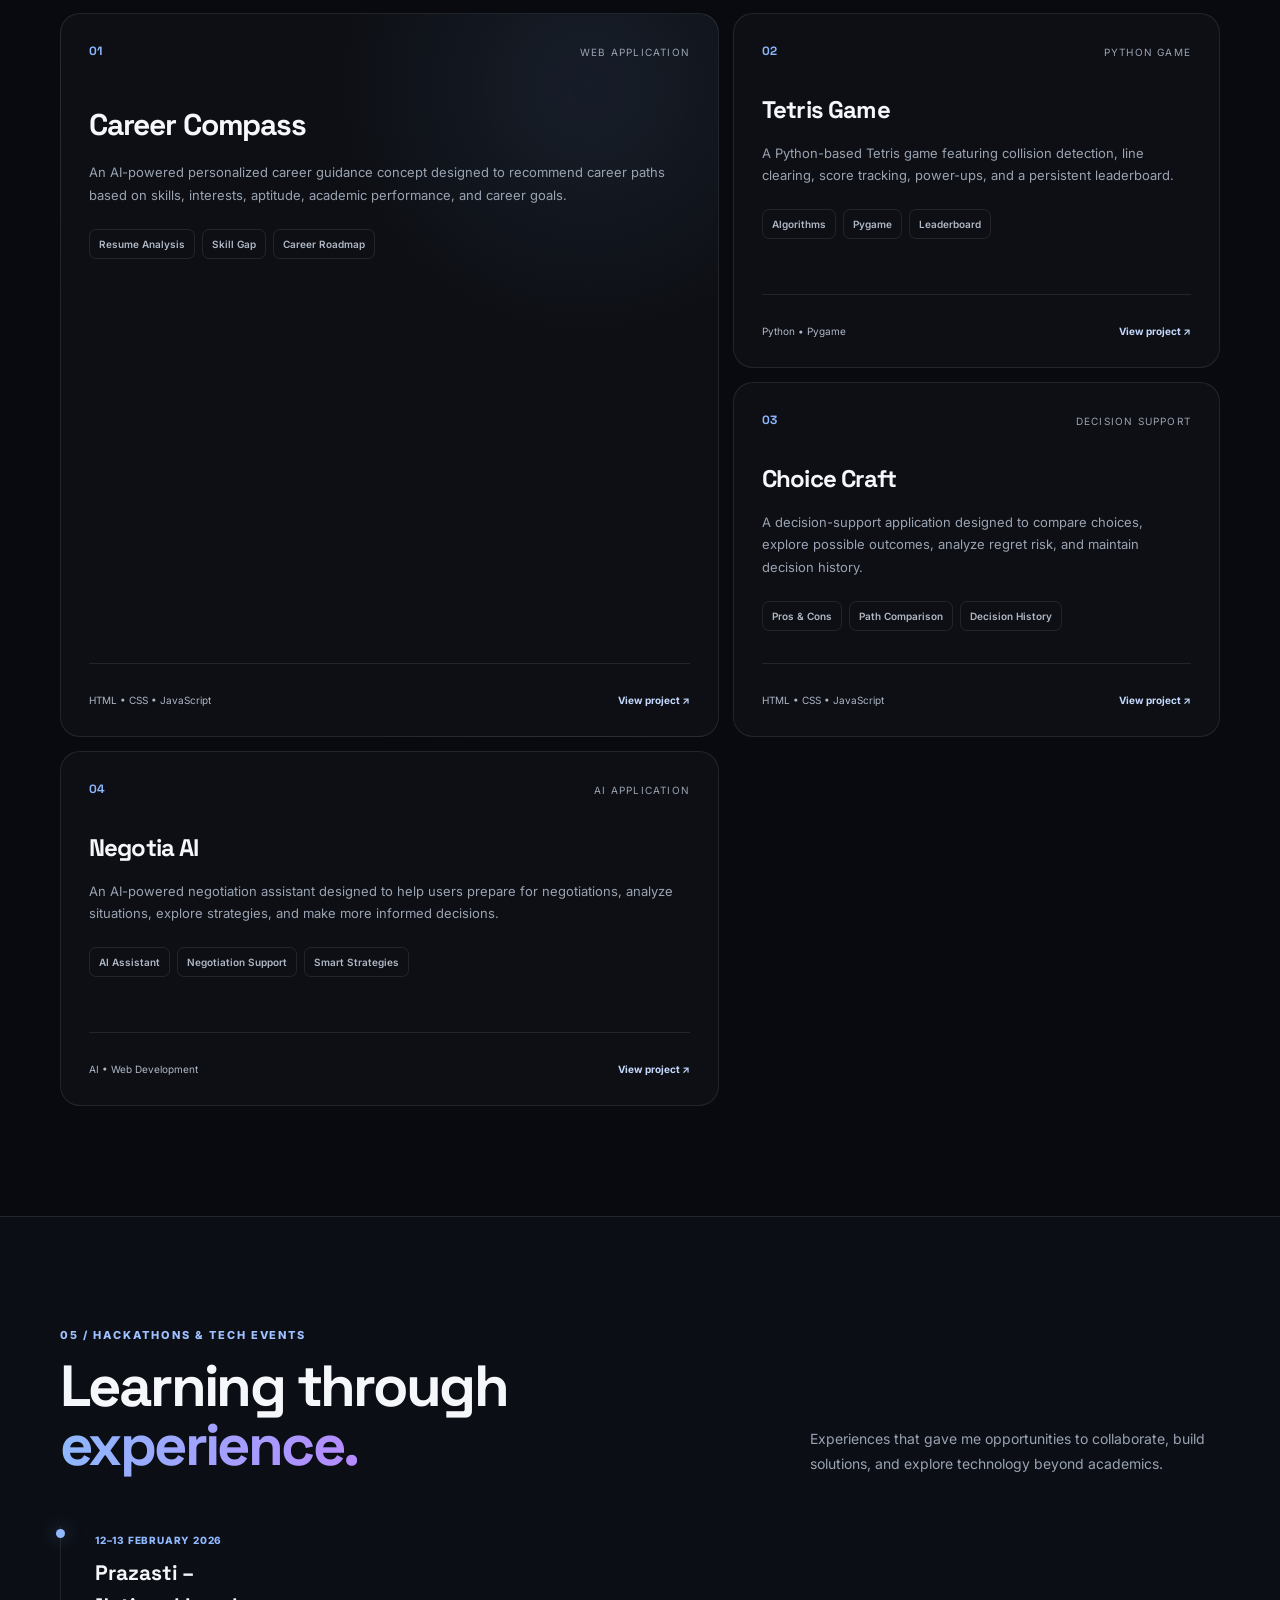
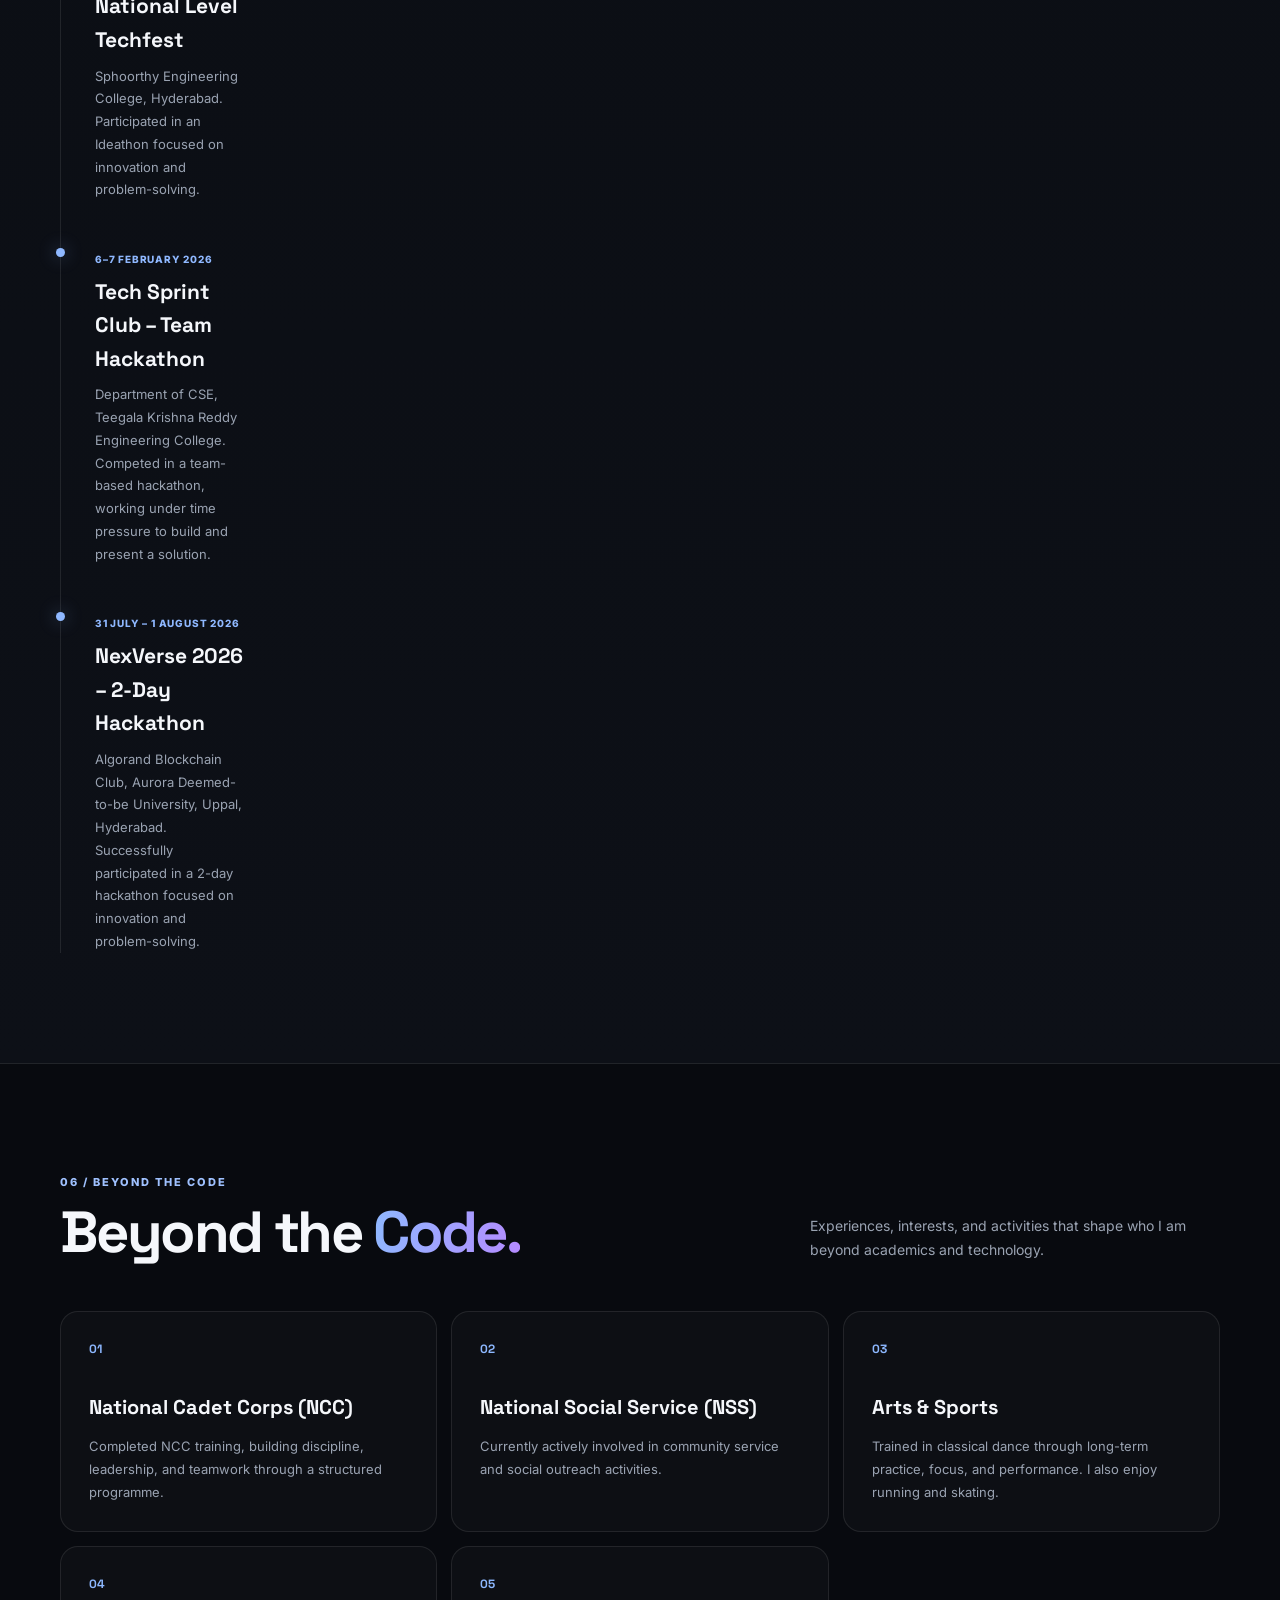
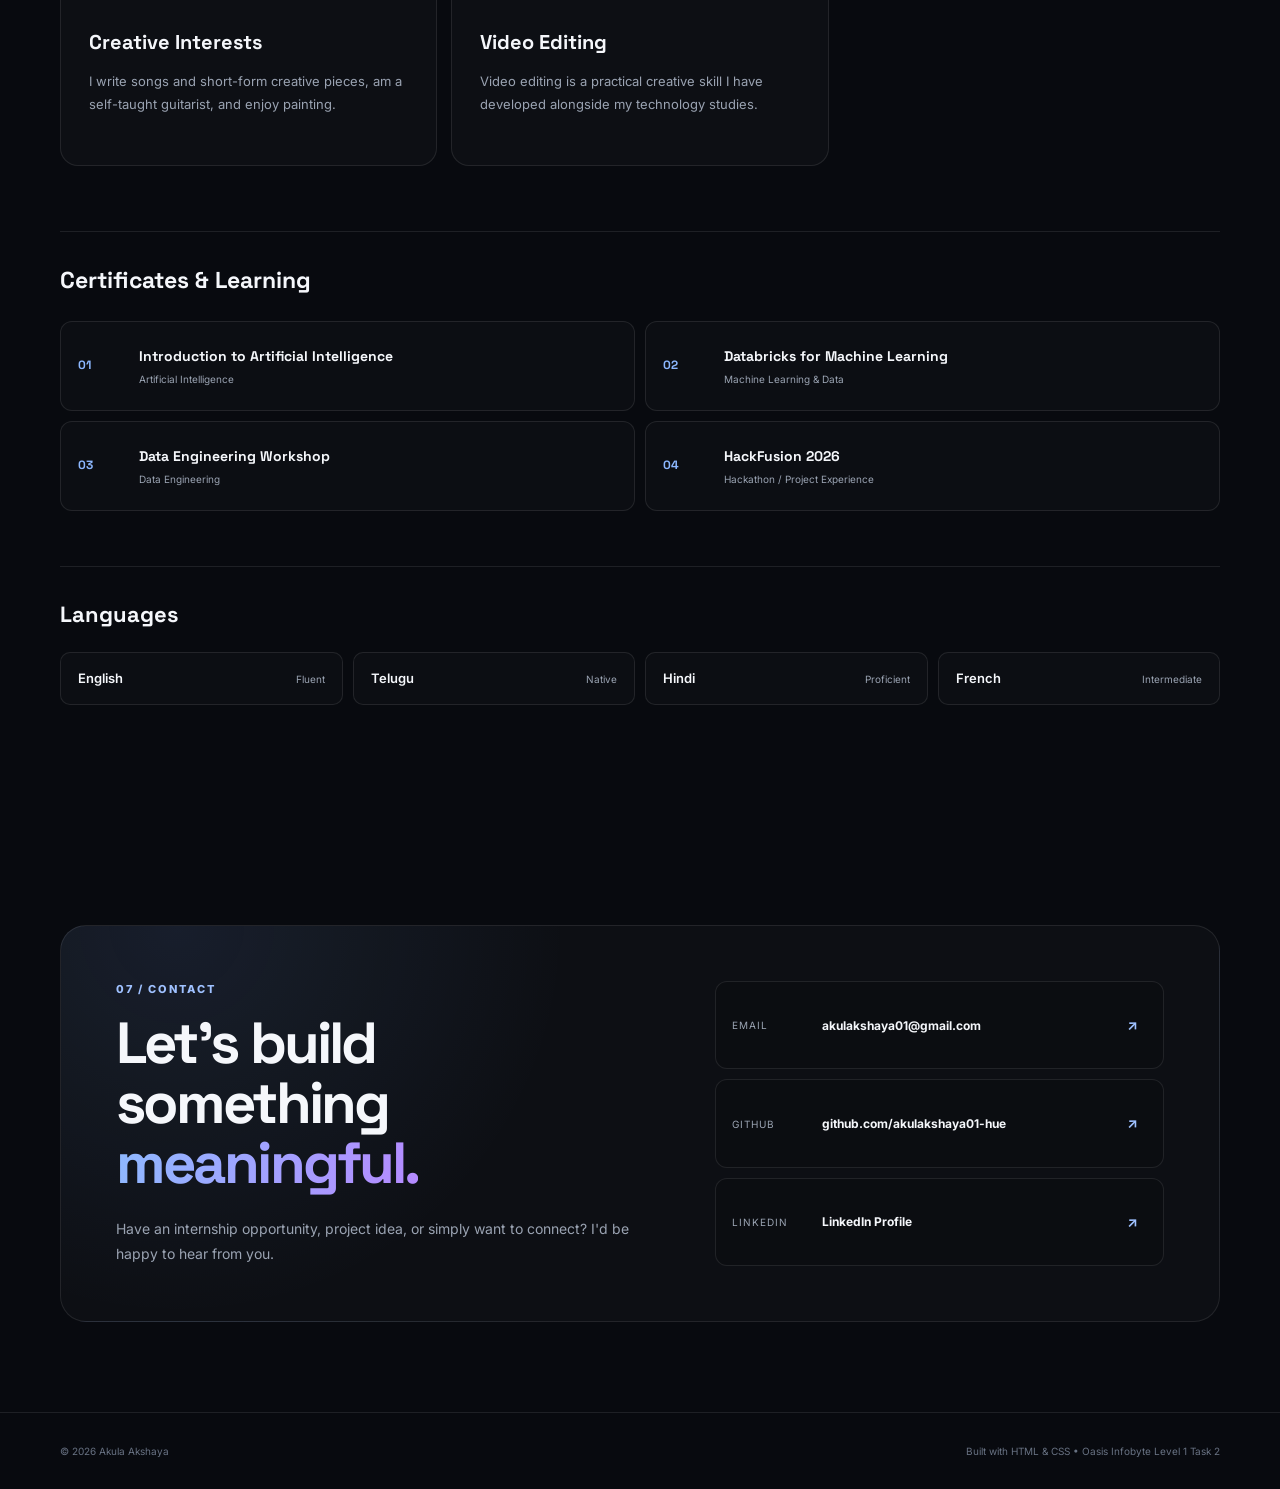
==== commit 33466e0f: "Add temperature converter task" ====
--- a/OIBSIP/webDev-L1-Portfolio/index.html
+++ b/OIBSIP/webDev-L1-Portfolio/index.html
@@ -1,4 +1,3 @@
-<<<<<<< HEAD
 <!DOCTYPE html>
 <html lang="en">
 
@@ -1547,173 +1546,4 @@
 
 </body>
 
-=======
-<!DOCTYPE html>
-<html lang="en">
-<head>
-    <meta charset="UTF-8">
-    <meta name="viewport" content="width=device-width, initial-scale=1.0">
-
-    <title>Akula Akshaya | Portfolio</title>
-
-    <link rel="stylesheet" href="style.css">
-</head>
-
-<body>
-
-    <!-- Navigation -->
-    <header>
-        <nav class="navbar">
-            <h2 class="logo">Akshaya.</h2>
-
-            <ul class="nav-links">
-                <li><a href="#home">Home</a></li>
-                <li><a href="#about">About</a></li>
-                <li><a href="#skills">Skills</a></li>
-                <li><a href="#projects">Projects</a></li>
-                <li><a href="#contact">Contact</a></li>
-            </ul>
-        </nav>
-    </header>
-
-
-    <!-- Hero Section -->
-    <section id="home" class="hero">
-
-        <div class="hero-content">
-            <p class="intro">Hello, I'm</p>
-
-            <h1>Akula Akshaya</h1>
-
-            <h2>B.Tech CSE Student | Aspiring Web Developer</h2>
-
-            <p>
-                I enjoy creating simple, useful and user-friendly websites
-                while continuously improving my development skills.
-            </p>
-
-            <a href="#projects" class="btn">View My Work</a>
-        </div>
-
-        <div class="profile-card">
-            <div class="avatar">AA</div>
-            <p>Web Development Enthusiast</p>
-        </div>
-
-    </section>
-
-
-    <!-- About Section -->
-    <section id="about" class="section">
-
-        <h2>About Me</h2>
-
-        <p>
-            I am a B.Tech Computer Science and Engineering student interested
-            in web development and modern technologies. I enjoy learning by
-            building projects and solving practical problems through code.
-        </p>
-
-    </section>
-
-
-    <!-- Skills Section -->
-    <section id="skills" class="section">
-
-        <h2>My Skills</h2>
-
-        <div class="skills-container">
-
-            <div class="skill">
-                <h3>HTML</h3>
-                <p>Building structured and accessible web pages.</p>
-            </div>
-
-            <div class="skill">
-                <h3>CSS</h3>
-                <p>Creating responsive and attractive layouts.</p>
-            </div>
-
-            <div class="skill">
-                <h3>JavaScript</h3>
-                <p>Adding interaction and functionality to websites.</p>
-            </div>
-
-            <div class="skill">
-                <h3>Git & GitHub</h3>
-                <p>Managing and sharing development projects.</p>
-            </div>
-
-        </div>
-
-    </section>
-
-
-    <!-- Projects Section -->
-    <section id="projects" class="section">
-
-        <h2>My Projects</h2>
-
-        <div class="projects-container">
-
-            <div class="project-card">
-                <h3>StudyNest</h3>
-
-                <p>
-                    A student-focused landing page designed to provide
-                    useful study and planning resources.
-                </p>
-
-                <span>HTML • CSS</span>
-            </div>
-
-
-            <div class="project-card">
-                <h3>Personal Portfolio</h3>
-
-                <p>
-                    A responsive portfolio website showcasing my skills,
-                    projects and contact information.
-                </p>
-
-                <span>HTML • CSS • JavaScript</span>
-            </div>
-
-        </div>
-
-    </section>
-
-
-    <!-- Contact Section -->
-    <section id="contact" class="section contact">
-
-        <h2>Let's Connect</h2>
-
-        <p>
-            Interested in connecting or discussing a project?
-            Feel free to reach out.
-        </p>
-
-        <a href="mailto:your-email@example.com" class="btn">
-            Email Me
-        </a>
-
-        <div class="social-links">
-            <a href="#">GitHub</a>
-            <a href="#">LinkedIn</a>
-        </div>
-
-    </section>
-
-
-    <!-- Footer -->
-    <footer>
-        <p>© 2026 Akula Akshaya. All Rights Reserved.</p>
-    </footer>
-
-
-    <script src="script.js"></script>
-
-</body>
->>>>>>> a6a2f8cab7ff74f60cf0ebd634b5e706834781fd
 </html>
--- a/OIBSIP/webDev-L1-Portfolio/style.css
+++ b/OIBSIP/webDev-L1-Portfolio/style.css
@@ -1,4 +1,3 @@
-<<<<<<< HEAD
 * {
   margin: 0;
   padding: 0;
@@ -1778,288 +1777,4 @@
     transition: none !important;
   }
 
-=======
-/* General */
-* {
-    margin: 0;
-    padding: 0;
-    box-sizing: border-box;
-    scroll-behavior: smooth;
-}
-
-body {
-    font-family: Arial, sans-serif;
-    line-height: 1.6;
-    background: #f7f9fc;
-    color: #222;
-}
-
-
-/* Navigation */
-header {
-    background: #ffffff;
-    position: sticky;
-    top: 0;
-    z-index: 1000;
-    box-shadow: 0 2px 10px rgba(0, 0, 0, 0.08);
-}
-
-.navbar {
-    max-width: 1100px;
-    margin: auto;
-    padding: 18px 25px;
-
-    display: flex;
-    justify-content: space-between;
-    align-items: center;
-}
-
-.logo {
-    color: #3157d5;
-    font-size: 1.6rem;
-}
-
-.nav-links {
-    display: flex;
-    list-style: none;
-    gap: 25px;
-}
-
-.nav-links a {
-    text-decoration: none;
-    color: #222;
-    font-weight: 600;
-}
-
-.nav-links a:hover {
-    color: #3157d5;
-}
-
-
-/* Hero */
-.hero {
-    max-width: 1100px;
-    min-height: 90vh;
-    margin: auto;
-    padding: 70px 25px;
-
-    display: flex;
-    justify-content: space-between;
-    align-items: center;
-    gap: 50px;
-}
-
-.hero-content {
-    max-width: 650px;
-}
-
-.intro {
-    color: #3157d5;
-    font-weight: bold;
-    font-size: 1.1rem;
-}
-
-.hero h1 {
-    font-size: 3.5rem;
-    margin: 10px 0;
-}
-
-.hero h2 {
-    font-size: 1.5rem;
-    margin-bottom: 20px;
-}
-
-.hero-content > p:not(.intro) {
-    color: #555;
-    margin-bottom: 25px;
-}
-
-
-/* Avatar */
-.profile-card {
-    text-align: center;
-}
-
-.avatar {
-    width: 220px;
-    height: 220px;
-    border-radius: 50%;
-
-    display: flex;
-    justify-content: center;
-    align-items: center;
-
-    background: #3157d5;
-    color: white;
-
-    font-size: 4rem;
-    font-weight: bold;
-
-    margin-bottom: 15px;
-}
-
-.profile-card p {
-    font-weight: 600;
-}
-
-
-/* Button */
-.btn {
-    display: inline-block;
-    padding: 12px 24px;
-
-    background: #3157d5;
-    color: white;
-
-    text-decoration: none;
-    border-radius: 6px;
-
-    font-weight: bold;
-}
-
-.btn:hover {
-    background: #2444ad;
-}
-
-
-/* Sections */
-.section {
-    max-width: 1000px;
-    margin: auto;
-    padding: 80px 25px;
-}
-
-.section h2 {
-    text-align: center;
-    font-size: 2rem;
-    margin-bottom: 25px;
-}
-
-.section > p {
-    max-width: 750px;
-    margin: auto;
-    text-align: center;
-    color: #555;
-}
-
-
-/* Skills */
-.skills-container {
-    display: grid;
-    grid-template-columns: repeat(2, 1fr);
-    gap: 20px;
-}
-
-.skill {
-    background: white;
-    padding: 25px;
-    border-radius: 10px;
-    box-shadow: 0 4px 15px rgba(0, 0, 0, 0.07);
-}
-
-.skill h3 {
-    color: #3157d5;
-    margin-bottom: 8px;
-}
-
-
-/* Projects */
-.projects-container {
-    display: grid;
-    grid-template-columns: repeat(2, 1fr);
-    gap: 25px;
-}
-
-.project-card {
-    background: white;
-    padding: 30px;
-    border-radius: 10px;
-    box-shadow: 0 4px 15px rgba(0, 0, 0, 0.07);
-}
-
-.project-card h3 {
-    color: #3157d5;
-    margin-bottom: 10px;
-}
-
-.project-card p {
-    color: #555;
-    margin-bottom: 15px;
-}
-
-.project-card span {
-    font-size: 0.9rem;
-    font-weight: bold;
-}
-
-
-/* Contact */
-.contact {
-    text-align: center;
-}
-
-.contact .btn {
-    margin-top: 20px;
-}
-
-.social-links {
-    margin-top: 20px;
-}
-
-.social-links a {
-    margin: 0 10px;
-    color: #3157d5;
-    text-decoration: none;
-    font-weight: bold;
-}
-
-
-/* Footer */
-footer {
-    text-align: center;
-    padding: 25px;
-    background: #222;
-    color: white;
-}
-
-
-/* Mobile Responsive */
-@media (max-width: 700px) {
-
-    .navbar {
-        flex-direction: column;
-        gap: 15px;
-    }
-
-    .nav-links {
-        gap: 12px;
-        flex-wrap: wrap;
-        justify-content: center;
-    }
-
-    .hero {
-        flex-direction: column;
-        text-align: center;
-        padding-top: 50px;
-    }
-
-    .hero h1 {
-        font-size: 2.5rem;
-    }
-
-    .hero h2 {
-        font-size: 1.2rem;
-    }
-
-    .skills-container,
-    .projects-container {
-        grid-template-columns: 1fr;
-    }
-
-    .avatar {
-        width: 170px;
-        height: 170px;
-        font-size: 3rem;
-    }
->>>>>>> a6a2f8cab7ff74f60cf0ebd634b5e706834781fd
 }
